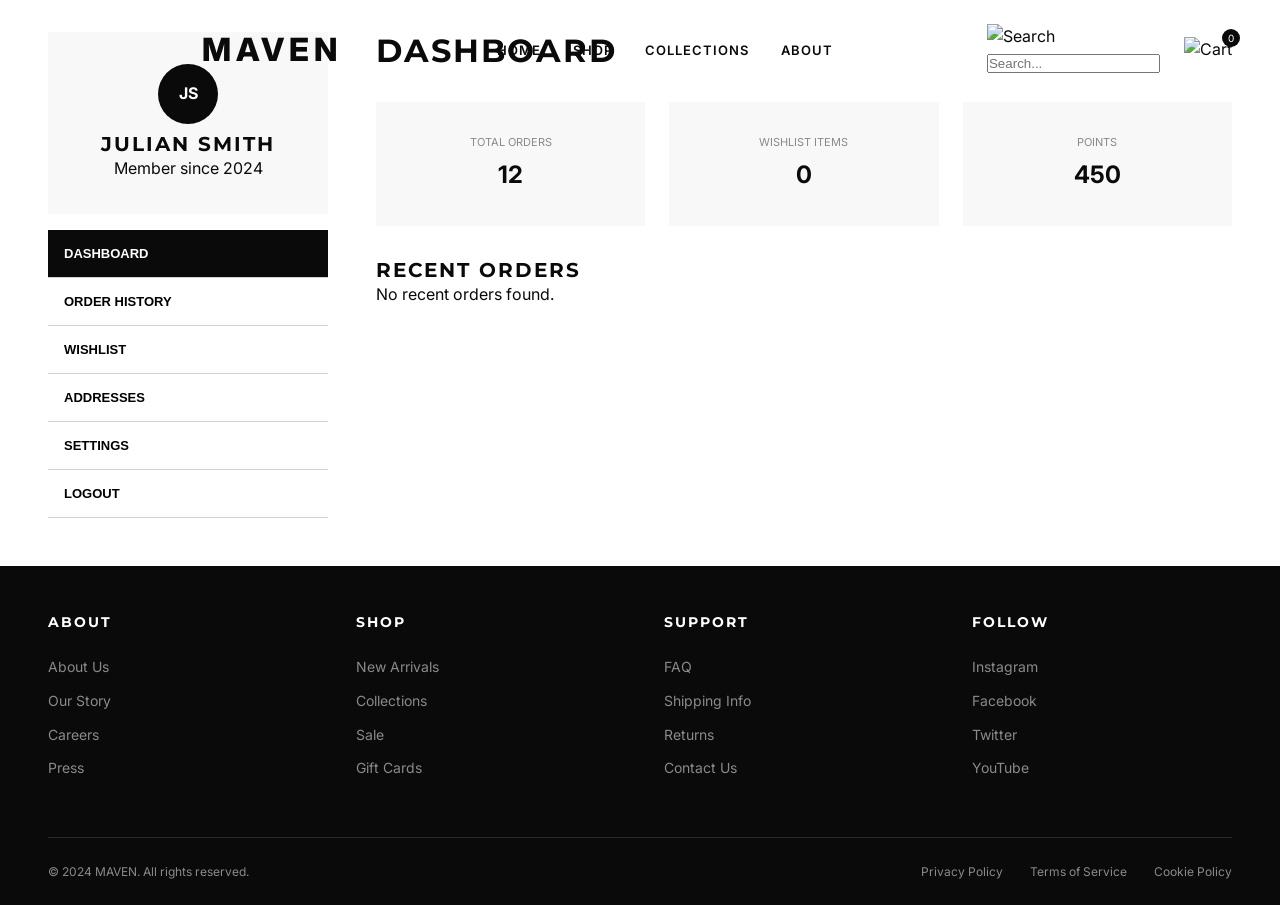
==== account.html @ eb1dbb1e "Enhance MAVEN-ecommerce with modern UI and mobile optimization - Rebuilt the design system with a hi" ====
<!DOCTYPE html>
<html lang="en">
<head>
    <meta charset="UTF-8">
    <meta name="viewport" content="width=device-width, initial-scale=1.0">
    <title>My Account | MAVEN</title>
    <link rel="stylesheet" href="style.css">
</head>
<body>
    <header class="header scrolled">
        <div class="container nav-container">
            <div class="mobile-menu-btn" id="mobileMenuBtn">
                <span></span>
                <span></span>
                <span></span>
            </div>
            <div class="logo">
                <a href="index.html">MAVEN</a>
            </div>
            <nav class="main-nav" id="mainNav">
                <ul>
                    <li><a href="index.html">HOME</a></li>
                    <li><a href="index.html#shop">SHOP</a></li>
                    <li><a href="index.html#categories">COLLECTIONS</a></li>
                    <li><a href="index.html#philosophy">ABOUT</a></li>
                </ul>
            </nav>
            <div class="header-icons">
                <div class="search-container">
                    <img src="https://img.icons8.com/material-outlined/20/000000/search--v1.png" alt="Search">
                    <input type="text" id="searchInput" placeholder="Search...">
                </div>
                <a href="cart.html" class="icon cart-icon">
                    <img src="https://img.icons8.com/material-outlined/24/000000/shopping-cart.png" alt="Cart">
                    <span class="cart-count">0</span>
                </a>
            </div>
        </div>
    </header>

    <section class="account-section">
        <div class="container">
            <div class="account-container">
                <aside class="account-sidebar">
                    <div class="user-brief">
                        <div class="avatar">JS</div>
                        <h4>JULIAN SMITH</h4>
                        <p>Member since 2024</p>
                    </div>
                    <nav class="account-nav">
                        <button class="acc-nav-btn active" data-section="dashboard">DASHBOARD</button>
                        <button class="acc-nav-btn" data-section="orders">ORDER HISTORY</button>
                        <button class="acc-nav-btn" data-section="wishlist">WISHLIST</button>
                        <button class="acc-nav-btn" data-section="addresses">ADDRESSES</button>
                        <button class="acc-nav-btn" data-section="settings">SETTINGS</button>
                        <button class="acc-nav-btn logout">LOGOUT</button>
                    </nav>
                </aside>

                <main class="account-main">
                    <div class="account-section-content active" id="dashboard">
                        <h3>DASHBOARD</h3>
                        <div class="dashboard-stats">
                            <div class="stat-card"><span>TOTAL ORDERS</span><strong>12</strong></div>
                            <div class="stat-card"><span>WISHLIST ITEMS</span><strong id="wishlistStat">0</strong></div>
                            <div class="stat-card"><span>POINTS</span><strong>450</strong></div>
                        </div>
                        <div class="recent-orders">
                            <h4>RECENT ORDERS</h4>
                            <p>No recent orders found.</p>
                        </div>
                    </div>
                    <div class="account-section-content" id="orders">
                        <h3>ORDER HISTORY</h3>
                        <p>No orders placed yet.</p>
                    </div>
                    <div class="account-section-content" id="wishlist">
                        <h3>MY WISHLIST</h3>
                        <div class="product-grid" id="wishlistGrid"></div>
                    </div>
                    <div class="account-section-content" id="addresses">
                        <h3>SAVED ADDRESSES</h3>
                        <button class="btn btn-outline">ADD NEW ADDRESS</button>
                    </div>
                    <div class="account-section-content" id="settings">
                        <h3>ACCOUNT SETTINGS</h3>
                        <form class="settings-form">
                            <div class="form-group"><label>Email Address</label><input type="email" value="julian.smith@example.com"></div>
                            <button type="submit" class="btn btn-primary">SAVE CHANGES</button>
                        </form>
                    </div>
                </main>
            </div>
        </div>
    </section>

    <footer class="footer">
        <div class="container">
            <div class="footer-container">
                <div class="footer-column">
                    <h4>ABOUT</h4>
                    <ul>
                        <li><a href="#">About Us</a></li>
                        <li><a href="#">Our Story</a></li>
                        <li><a href="#">Careers</a></li>
                        <li><a href="#">Press</a></li>
                    </ul>
                </div>
                <div class="footer-column">
                    <h4>SHOP</h4>
                    <ul>
                        <li><a href="index.html#shop">New Arrivals</a></li>
                        <li><a href="index.html#categories">Collections</a></li>
                        <li><a href="#">Sale</a></li>
                        <li><a href="#">Gift Cards</a></li>
                    </ul>
                </div>
                <div class="footer-column">
                    <h4>SUPPORT</h4>
                    <ul>
                        <li><a href="#">FAQ</a></li>
                        <li><a href="#">Shipping Info</a></li>
                        <li><a href="#">Returns</a></li>
                        <li><a href="#">Contact Us</a></li>
                    </ul>
                </div>
                <div class="footer-column">
                    <h4>FOLLOW</h4>
                    <ul>
                        <li><a href="#">Instagram</a></li>
                        <li><a href="#">Facebook</a></li>
                        <li><a href="#">Twitter</a></li>
                        <li><a href="#">YouTube</a></li>
                    </ul>
                </div>
            </div>
            <div class="footer-bottom">
                <p>&copy; 2024 MAVEN. All rights reserved.</p>
                <div class="footer-links">
                    <a href="#">Privacy Policy</a>
                    <a href="#">Terms of Service</a>
                    <a href="#">Cookie Policy</a>
                </div>
            </div>
        </div>
    </footer>

    <script src="script.js"></script>
    <script>
        document.addEventListener('DOMContentLoaded', () => {
            const navBtns = document.querySelectorAll('.acc-nav-btn');
            const sections = document.querySelectorAll('.account-section-content');
            navBtns.forEach(btn => {
                btn.addEventListener('click', () => {
                    const target = btn.getAttribute('data-section');
                    if (!target) return;
                    navBtns.forEach(b => b.classList.remove('active'));
                    sections.forEach(s => s.classList.remove('active'));
                    btn.classList.add('active');
                    document.getElementById(target).classList.add('active');
                });
            });
            renderWishlist();
        });

        function renderWishlist() {
            const grid = document.getElementById('wishlistGrid');
            const wishlist = JSON.parse(localStorage.getItem('maven_wishlist')) || [];
            document.getElementById('wishlistStat').textContent = wishlist.length;
            if (wishlist.length === 0) {
                grid.innerHTML = '<p>Your wishlist is empty.</p>';
                return;
            }
            grid.innerHTML = '';
            wishlist.forEach(productId => {
                const product = products.find(p => p.id === productId);
                if (product) {
                    const card = document.createElement('div');
                    card.className = 'product-card';
                    card.innerHTML = `
                        <div class="product-image-container">
                            <a href="product.html?id=${product.id}"><img src="${product.image}" alt="${product.name}"></a>
                        </div>
                        <div class="product-info">
                            <h4 class="product-name">${product.name}</h4>
                            <p class="product-price">$${product.price.toFixed(2)}</p>
                            <button class="btn btn-primary" onclick="moveToCart(${product.id})" style="width: 100%; padding: 10px; font-size: 12px; margin-top: 10px;">MOVE TO CART</button>
                            <button class="remove-btn" onclick="toggleWishlist(${product.id}); renderWishlist();" style="margin-top: 10px; display: block; width: 100%; text-align: center;">REMOVE</button>
                        </div>
                    `;
                    grid.appendChild(card);
                }
            });
        }

        function moveToCart(productId) {
            addToCart(productId);
            toggleWishlist(productId);
            renderWishlist();
        }
    </script>
</body>
</html>
---- style.css ----
@import url('https://fonts.googleapis.com/css2?family=Montserrat:wght@300;400;500;600;700;800&family=Playfair+Display:ital,wght@0,400;0,700;1,400&family=Inter:wght@300;400;500;600;700&display=swap');

:root {
    /* Color Palette */
    --primary-black: #0a0a0a;
    --secondary-black: #1a1a1a;
    --dark-gray: #2a2a2a;
    --medium-gray: #4a4a4a;
    --light-gray: #8a8a8a;
    --border-gray: #d0d0d0;
    --bg-light: #f8f8f8;
    --white: #ffffff;
    --accent-gold: #d4af37;
    --accent-red: #d32f2f;
    --success-green: #388e3c;

    /* Typography */
    --font-heading: 'Montserrat', 'Inter', sans-serif;
    --font-body: 'Inter', 'Segoe UI', Roboto, 'Helvetica Neue', sans-serif;
    --font-accent: 'Playfair+Display', serif;

    /* Spacing System (8px base) */
    --space-xs: 4px;
    --space-s: 8px;
    --space-m: 16px;
    --space-l: 24px;
    --space-xl: 32px;
    --space-xxl: 48px;

    /* Transitions */
    --transition-fast: 0.2s cubic-bezier(0.4, 0, 0.2, 1);
    --transition-base: 0.3s cubic-bezier(0.4, 0, 0.2, 1);

    /* Container */
    --container-width: 1400px;
}

/* Base Styles */
* {
    margin: 0;
    padding: 0;
    box-sizing: border-box;
}

html {
    scroll-behavior: smooth;
}

body {
    font-family: var(--font-body);
    font-size: 16px;
    line-height: 1.6;
    color: var(--primary-black);
    background-color: var(--white);
    overflow-x: hidden;
}

a {
    text-decoration: none;
    color: inherit;
    transition: var(--transition-base);
}

ul {
    list-style: none;
}

img {
    max-width: 100%;
    display: block;
}

h1, h2, h3, h4, h5, h6 {
    font-family: var(--font-heading);
    font-weight: 700;
    letter-spacing: 2px;
    text-transform: uppercase;
    line-height: 1.2;
}

h1 { font-size: 72px; }
h2 { font-size: 48px; }
h3 { font-size: 32px; }
h4 { font-size: 20px; }

.container {
    max-width: var(--container-width);
    margin: 0 auto;
    padding: 0 var(--space-xxl);
}

/* Components */
.btn {
    display: inline-flex;
    align-items: center;
    justify-content: center;
    padding: var(--space-m) var(--space-xxl);
    font-family: var(--font-heading);
    font-size: 14px;
    font-weight: 600;
    letter-spacing: 2px;
    text-transform: uppercase;
    cursor: pointer;
    border: 1px solid var(--primary-black);
    background: transparent;
    transition: var(--transition-base);
    position: relative;
    overflow: hidden;
    z-index: 1;
}

.btn-primary {
    background: var(--primary-black);
    color: var(--white);
}

.btn-primary::before {
    content: '';
    position: absolute;
    top: 0;
    left: -100%;
    width: 100%;
    height: 100%;
    background: var(--medium-gray);
    transition: var(--transition-base);
    z-index: -1;
}

.btn-primary:hover::before {
    left: 0;
}

.btn-outline {
    background: transparent;
    color: var(--primary-black);
}

.btn-outline:hover {
    background: var(--primary-black);
    color: var(--white);
}

.section-title {
    text-align: center;
    margin-bottom: var(--space-xxl);
}

.section-title h2 {
    font-size: 36px;
    margin-bottom: var(--space-m);
}

.section-title p {
    color: var(--light-gray);
    max-width: 600px;
    margin: 0 auto;
}

/* Header */
.header {
    position: fixed;
    top: 0;
    left: 0;
    width: 100%;
    z-index: 1000;
    background: transparent;
    padding: var(--space-l) 0;
    transition: var(--transition-base);
}

.header.scrolled {
    background: var(--white);
    padding: var(--space-m) 0;
    box-shadow: 0 2px 20px rgba(0,0,0,0.05);
}

.nav-container {
    display: flex;
    justify-content: space-between;
    align-items: center;
}

.logo a {
    font-size: 32px;
    font-weight: 800;
    letter-spacing: 5px;
}

.main-nav ul {
    display: flex;
    gap: var(--space-xl);
}

.main-nav ul li a {
    font-size: 13px;
    font-weight: 600;
    letter-spacing: 1px;
    color: inherit;
}

.header-icons {
    display: flex;
    align-items: center;
    gap: var(--space-l);
}

.icon {
    position: relative;
    display: flex;
    align-items: center;
}

.cart-count {
    position: absolute;
    top: -8px;
    right: -8px;
    background: var(--primary-black);
    color: var(--white);
    font-size: 10px;
    width: 18px;
    height: 18px;
    border-radius: 50%;
    display: flex;
    align-items: center;
    justify-content: center;
}

/* Hero Section */
.hero {
    height: 100vh;
    position: relative;
    display: flex;
    align-items: center;
    overflow: hidden;
}

.hero-image {
    position: absolute;
    top: 0;
    left: 0;
    width: 100%;
    height: 100%;
    background-size: cover;
    background-position: center;
    transform: scale(1.05);
    transition: transform 10s ease;
}

.hero:hover .hero-image {
    transform: scale(1);
}

.hero-overlay {
    position: absolute;
    top: 0;
    left: 0;
    width: 100%;
    height: 100%;
    background: rgba(0, 0, 0, 0.4);
}

.hero-content {
    position: relative;
    z-index: 10;
    color: var(--white);
    width: 100%;
}

.hero-content .est {
    display: block;
    font-size: 14px;
    margin-bottom: var(--space-l);
    letter-spacing: 4px;
}

.hero-content h1 {
    font-size: 100px;
    margin-bottom: var(--space-m);
}

.hero-content .subheadline {
    font-size: 18px;
    letter-spacing: 3px;
    margin-bottom: var(--space-xxl);
    font-weight: 300;
    max-width: 600px;
}

/* Featured Collection */
.featured-grid {
    display: grid;
    grid-template-columns: repeat(3, 1fr);
    gap: var(--space-xl);
    margin-top: var(--space-xxl);
}

/* Categories Section */
.categories-grid {
    display: grid;
    grid-template-columns: repeat(3, 1fr);
    gap: var(--space-xl);
}

.category-card {
    position: relative;
    overflow: hidden;
    cursor: pointer;
}

.category-image {
    aspect-ratio: 3/4;
    overflow: hidden;
    margin-bottom: var(--space-m);
}

.category-image img {
    width: 100%;
    height: 100%;
    object-fit: cover;
    transition: var(--transition-base);
}

.category-card:hover .category-image img {
    transform: scale(1.05);
}

.category-info h3 {
    font-size: 20px;
    margin-bottom: var(--space-xs);
}

.category-info p {
    color: var(--light-gray);
    font-size: 14px;
    margin-bottom: var(--space-m);
}

.explore-link {
    font-size: 12px;
    font-weight: 700;
    letter-spacing: 2px;
    opacity: 0.6;
}

.category-card:hover .explore-link {
    opacity: 1;
    color: var(--accent-gold);
}

/* Shop Section Layout */
.showcase-container {
    display: flex;
    gap: var(--space-xxl);
    margin-top: var(--space-xxl);
}

.filters-sidebar {
    flex: 0 0 250px;
}

.filter-group {
    margin-bottom: var(--space-xl);
}

.filter-group h4 {
    font-size: 14px;
    margin-bottom: var(--space-m);
    border-bottom: 1px solid var(--border-gray);
    padding-bottom: var(--space-s);
}

.filter-options label {
    display: block;
    margin-bottom: var(--space-s);
    font-size: 14px;
    cursor: pointer;
}

.product-main {
    flex: 1;
}

.sort-options {
    display: flex;
    justify-content: flex-end;
    align-items: center;
    margin-bottom: var(--space-l);
    gap: var(--space-m);
}

.sort-options select {
    padding: var(--space-s) var(--space-m);
    border: 1px solid var(--border-gray);
    font-family: var(--font-body);
}

.product-grid {
    display: grid;
    grid-template-columns: repeat(3, 1fr);
    gap: var(--space-xl);
}

/* Philosophy Section */
.philosophy-section {
    position: relative;
    height: 600px;
    background: linear-gradient(rgba(0,0,0,0.5), rgba(0,0,0,0.5)),
                url('https://images.unsplash.com/photo-1441984904996-e0b6ba687e04?q=80&w=2070&auto=format&fit=crop');
    background-size: cover;
    background-position: center;
    background-attachment: fixed;
    display: flex;
    align-items: center;
    justify-content: center;
    text-align: center;
    color: var(--white);
    margin: var(--space-xxl) 0;
}

.philosophy-content h2 {
    font-size: 72px;
    margin-bottom: var(--space-l);
    letter-spacing: 10px;
}

.philosophy-content p {
    font-size: 18px;
    max-width: 800px;
    margin: 0 auto var(--space-xl);
    font-weight: 300;
}

/* Testimonials */
.testimonials {
    padding: var(--space-xxl) 0;
    background: var(--bg-light);
}

.testimonials-grid {
    display: grid;
    grid-template-columns: repeat(3, 1fr);
    gap: var(--space-xl);
}

.testimonial-card {
    background: var(--white);
    padding: var(--space-xxl);
    text-align: center;
    box-shadow: 0 10px 30px rgba(0,0,0,0.03);
}

.testimonial-image {
    width: 80px;
    height: 80px;
    border-radius: 50%;
    overflow: hidden;
    margin: 0 auto var(--space-l);
}

.testimonial-image img {
    width: 100%;
    height: 100%;
    object-fit: cover;
}

.testimonial-text {
    font-family: var(--font-accent);
    font-style: italic;
    font-size: 18px;
    margin-bottom: var(--space-l);
}

.testimonial-author {
    font-weight: 700;
    font-size: 14px;
    letter-spacing: 1px;
}

.testimonial-role {
    font-size: 12px;
    color: var(--light-gray);
}

/* Newsletter */
.newsletter-section {
    padding: var(--space-xxl) 0;
    text-align: center;
}

.newsletter-container {
    max-width: 600px;
    margin: 0 auto;
}

.newsletter-form {
    display: flex;
    gap: var(--space-s);
    margin: var(--space-l) 0;
}

.newsletter-form input {
    flex: 1;
    padding: var(--space-m) var(--space-l);
    border: 1px solid var(--border-gray);
    font-family: var(--font-body);
}

/* Footer */
.footer {
    background: var(--primary-black);
    color: var(--white);
    padding: var(--space-xxl) 0 var(--space-l);
}

.footer-container {
    display: grid;
    grid-template-columns: repeat(4, 1fr);
    gap: var(--space-xxl);
    margin-bottom: var(--space-xxl);
}

.footer-column h4 {
    margin-bottom: var(--space-l);
    font-size: 14px;
}

.footer-column ul li {
    margin-bottom: var(--space-s);
}

.footer-column ul li a {
    color: var(--light-gray);
    font-size: 14px;
}

.footer-column ul li a:hover {
    color: var(--white);
}

.footer-bottom {
    border-top: 1px solid var(--dark-gray);
    padding-top: var(--space-l);
    display: flex;
    justify-content: space-between;
    font-size: 12px;
    color: var(--light-gray);
}

.footer-links a {
    margin-left: var(--space-l);
}

/* Breadcrumb */
.breadcrumb {
    padding: 120px 0 var(--space-m);
    background: var(--white);
}

.breadcrumb p {
    font-size: 12px;
    color: var(--light-gray);
    text-transform: uppercase;
    letter-spacing: 1px;
}

/* Product Detail */
.product-detail {
    padding: var(--space-xl) 0 var(--space-xxl);
}

.product-detail-grid {
    display: grid;
    grid-template-columns: 1.2fr 0.8fr;
    gap: var(--space-xxl);
}

.main-image-container {
    position: relative;
    aspect-ratio: 4/5;
    background: var(--bg-light);
    overflow: hidden;
    margin-bottom: var(--space-m);
}

.main-image-container img {
    width: 100%;
    height: 100%;
    object-fit: cover;
}

.zoom-icon {
    position: absolute;
    bottom: var(--space-m);
    right: var(--space-m);
    background: var(--white);
    padding: var(--space-s) var(--space-m);
    font-size: 10px;
    font-weight: 700;
    cursor: pointer;
    letter-spacing: 1px;
}

.thumbnail-strip {
    display: flex;
    gap: var(--space-m);
}

.thumbnail {
    width: 80px;
    aspect-ratio: 1;
    object-fit: cover;
    cursor: pointer;
    opacity: 0.6;
    transition: var(--transition-base);
}

.thumbnail.active, .thumbnail:hover {
    opacity: 1;
    border: 1px solid var(--primary-black);
}

.product-brand {
    font-size: 12px;
    color: var(--light-gray);
    letter-spacing: 2px;
    margin-bottom: var(--space-s);
}

.product-title {
    font-size: 32px;
    margin-bottom: var(--space-m);
}

.price-section {
    display: flex;
    align-items: center;
    gap: var(--space-m);
    margin-bottom: var(--space-m);
}

.current-price {
    font-size: 24px;
    font-weight: 700;
}

.discount-badge {
    background: var(--accent-red);
    color: var(--white);
    padding: var(--space-xs) var(--space-s);
    font-size: 12px;
    font-weight: 700;
}

.rating-section {
    display: flex;
    align-items: center;
    gap: var(--space-s);
    margin-bottom: var(--space-m);
}

.stars {
    color: var(--accent-gold);
}

.review-count {
    font-size: 13px;
    color: var(--light-gray);
}

.stock-status {
    font-size: 13px;
    font-weight: 700;
    margin-bottom: var(--space-m);
}

.in-stock { color: var(--success-green); }
.out-of-stock { color: var(--accent-red); }

.product-description {
    font-size: 15px;
    color: var(--medium-gray);
    margin-bottom: var(--space-l);
}

.features-list {
    margin-bottom: var(--space-xl);
}

.features-list li {
    font-size: 14px;
    margin-bottom: var(--space-xs);
    position: relative;
    padding-left: var(--space-l);
}

.features-list li::before {
    content: '•';
    position: absolute;
    left: 0;
    color: var(--primary-black);
}

/* Purchase Options */
.option-group {
    margin-bottom: var(--space-l);
}

.option-group label {
    display: block;
    font-size: 12px;
    font-weight: 700;
    margin-bottom: var(--space-s);
    letter-spacing: 1px;
}

.size-selector {
    display: flex;
    gap: var(--space-s);
}

.size-btn {
    width: 40px;
    height: 40px;
    border: 1px solid var(--border-gray);
    background: transparent;
    font-size: 12px;
    cursor: pointer;
}

.size-btn.active {
    background: var(--primary-black);
    color: var(--white);
    border-color: var(--primary-black);
}

.color-selector {
    display: flex;
    gap: var(--space-m);
}

.color-btn {
    width: 30px;
    height: 30px;
    border-radius: 50%;
    border: 1px solid var(--border-gray);
    cursor: pointer;
    position: relative;
}

.color-btn.active::after {
    content: '';
    position: absolute;
    top: -4px;
    left: -4px;
    right: -4px;
    bottom: -4px;
    border: 1px solid var(--primary-black);
    border-radius: 50%;
}

.quantity-selector {
    display: flex;
    border: 1px solid var(--border-gray);
    width: fit-content;
}

.qty-btn {
    width: 40px;
    height: 40px;
    border: none;
    background: transparent;
    cursor: pointer;
}

.quantity-selector input {
    width: 40px;
    text-align: center;
    border: none;
    border-left: 1px solid var(--border-gray);
    border-right: 1px solid var(--border-gray);
}

.action-buttons {
    display: flex;
    gap: var(--space-m);
    margin-top: var(--space-xl);
}

.add-to-cart-large { flex: 1; }

.wishlist-btn {
    width: 50px;
    border: 1px solid var(--border-gray);
    background: transparent;
    font-size: 20px;
    cursor: pointer;
}

/* Lightbox */
.lightbox {
    display: none;
    position: fixed;
    top: 0;
    left: 0;
    width: 100%;
    height: 100%;
    background: rgba(0,0,0,0.9);
    z-index: 2000;
    justify-content: center;
    align-items: center;
}

.lightbox-content {
    max-width: 90%;
    max-height: 90%;
}

.close-lightbox {
    position: absolute;
    top: 20px;
    right: 30px;
    color: var(--white);
    font-size: 40px;
    cursor: pointer;
}

/* Info Tabs */
.additional-info {
    margin-top: var(--space-xxl);
    border-top: 1px solid var(--border-gray);
}

.info-tabs {
    display: flex;
    justify-content: center;
    gap: var(--space-xxl);
    padding: var(--space-xl) 0;
}

.tab-btn {
    border: none;
    background: transparent;
    font-family: var(--font-heading);
    font-size: 14px;
    font-weight: 700;
    letter-spacing: 2px;
    cursor: pointer;
    color: var(--light-gray);
    position: relative;
    padding-bottom: var(--space-xs);
}

.tab-btn.active {
    color: var(--primary-black);
}

.tab-btn.active::after {
    content: '';
    position: absolute;
    bottom: 0;
    left: 0;
    width: 100%;
    height: 2px;
    background: var(--primary-black);
}

.tab-content {
    display: none;
    padding: var(--space-xl) 0;
    max-width: 800px;
    margin: 0 auto;
}

.tab-content.active {
    display: block;
}

.specs-table {
    width: 100%;
    border-collapse: collapse;
}

.specs-table td {
    padding: var(--space-m) 0;
    border-bottom: 1px solid var(--border-gray);
}

.specs-table td:first-child {
    font-weight: 700;
    width: 30%;
}

/* Reviews */
.reviews-section {
    margin-top: var(--space-xxl);
    padding-top: var(--space-xxl);
    border-top: 1px solid var(--border-gray);
}

.review-item {
    padding: var(--space-xl) 0;
    border-bottom: 1px solid var(--bg-light);
}

.review-header {
    display: flex;
    justify-content: space-between;
    margin-bottom: var(--space-s);
}

.review-date {
    font-size: 12px;
    color: var(--light-gray);
}

.review-title {
    font-size: 18px;
    margin-bottom: var(--space-s);
}

.review-text {
    font-size: 14px;
    color: var(--medium-gray);
    margin-bottom: var(--space-m);
}

.review-author {
    font-size: 12px;
    font-weight: 700;
}

/* Related Products */
.related-products {
    margin-top: var(--space-xxl);
    padding-top: var(--space-xxl);
}

/* Cart Page */
.cart-section {
    padding: var(--space-xl) 0 var(--space-xxl);
}

.cart-container {
    display: flex;
    gap: var(--space-xxl);
}

.cart-items {
    flex: 0 0 70%;
}

.order-summary {
    flex: 0 0 calc(30% - var(--space-xxl));
    background: var(--bg-light);
    padding: var(--space-xxl);
    height: fit-content;
}

.cart-item {
    display: flex;
    gap: var(--space-l);
    padding: var(--space-l) 0;
    border-bottom: 1px solid var(--border-gray);
}

.cart-item-image {
    width: 150px;
    aspect-ratio: 3/4;
    overflow: hidden;
}

.cart-item-image img {
    width: 100%;
    height: 100%;
    object-fit: cover;
}

.cart-item-info {
    flex: 1;
}

.cart-item-info h4 {
    margin-bottom: var(--space-xs);
}

.cart-item-price {
    font-weight: 700;
    margin: var(--space-s) 0;
}

.cart-item-actions {
    display: flex;
    align-items: center;
    gap: var(--space-xl);
    margin-top: var(--space-m);
}

.remove-btn {
    border: none;
    background: transparent;
    font-size: 12px;
    font-weight: 700;
    color: var(--light-gray);
    cursor: pointer;
    text-decoration: underline;
}

.remove-btn:hover {
    color: var(--accent-red);
}

.order-summary h3 {
    font-size: 18px;
    margin-bottom: var(--space-l);
    border-bottom: 1px solid var(--border-gray);
    padding-bottom: var(--space-s);
}

.summary-row {
    display: flex;
    justify-content: space-between;
    margin-bottom: var(--space-m);
    font-size: 14px;
}

.summary-row.total {
    margin-top: var(--space-l);
    padding-top: var(--space-l);
    border-top: 2px solid var(--primary-black);
    font-weight: 800;
    font-size: 18px;
}

.continue-shopping {
    display: block;
    text-align: center;
    margin-top: var(--space-m);
    font-size: 12px;
    font-weight: 700;
    text-decoration: underline;
}

.empty-cart {
    text-align: center;
    padding: var(--space-xxl) 0;
}

.empty-cart p {
    margin-bottom: var(--space-l);
    color: var(--light-gray);
}

/* Checkout Page */
.checkout-step-indicator {
    display: flex;
    gap: var(--space-m);
}

.checkout-step-indicator .step {
    width: 30px;
    height: 30px;
    border-radius: 50%;
    border: 1px solid var(--border-gray);
    display: flex;
    align-items: center;
    justify-content: center;
    font-size: 12px;
    color: var(--light-gray);
}

.checkout-step-indicator .step.active {
    background: var(--primary-black);
    color: var(--white);
    border-color: var(--primary-black);
}

.checkout-section {
    padding: var(--space-xl) 0 var(--space-xxl);
}

.checkout-container {
    display: flex;
    gap: var(--space-xxl);
}

.checkout-main {
    flex: 0 0 65%;
}

.checkout-step {
    display: none;
}

.checkout-step.active {
    display: block;
}

.checkout-step h3 {
    margin-bottom: var(--space-xl);
    border-bottom: 1px solid var(--border-gray);
    padding-bottom: var(--space-s);
}

.form-grid {
    display: grid;
    grid-template-columns: 1fr 1fr;
    gap: var(--space-l);
}

.form-group.full {
    grid-column: span 2;
}

.form-group label {
    display: block;
    font-size: 12px;
    font-weight: 700;
    margin-bottom: var(--space-xs);
}

.form-group input {
    width: 100%;
    padding: var(--space-m);
    border: 1px solid var(--border-gray);
    font-family: var(--font-body);
}

.shipping-options {
    display: flex;
    flex-direction: column;
    gap: var(--space-m);
}

.shipping-option {
    display: flex;
    align-items: center;
    gap: var(--space-m);
    padding: var(--space-l);
    border: 1px solid var(--border-gray);
    cursor: pointer;
}

.option-details {
    display: flex;
    justify-content: space-between;
    flex: 1;
}

.step-actions {
    display: flex;
    justify-content: space-between;
    margin-top: var(--space-xxl);
}

.order-summary-side {
    flex: 1;
    background: var(--bg-light);
    padding: var(--space-xl);
    height: fit-content;
}

.summary-item {
    display: flex;
    justify-content: space-between;
    font-size: 13px;
    margin-bottom: var(--space-s);
}

/* Account Page */
.account-section {
    padding: var(--space-xl) 0 var(--space-xxl);
}

.account-container {
    display: flex;
    gap: var(--space-xxl);
}

.account-sidebar {
    flex: 0 0 280px;
}

.user-brief {
    text-align: center;
    padding: var(--space-xl);
    background: var(--bg-light);
    margin-bottom: var(--space-m);
}

.avatar {
    width: 60px;
    height: 60px;
    background: var(--primary-black);
    color: var(--white);
    border-radius: 50%;
    display: flex;
    align-items: center;
    justify-content: center;
    margin: 0 auto var(--space-s);
    font-weight: 700;
}

.account-nav {
    display: flex;
    flex-direction: column;
}

.acc-nav-btn {
    padding: var(--space-m);
    text-align: left;
    background: transparent;
    border: none;
    border-bottom: 1px solid var(--border-gray);
    cursor: pointer;
    font-weight: 600;
    font-size: 13px;
    transition: var(--transition-base);
}

.acc-nav-btn.active, .acc-nav-btn:hover {
    background: var(--primary-black);
    color: var(--white);
}

.account-main {
    flex: 1;
}

.account-section-content {
    display: none;
}

.account-section-content.active {
    display: block;
}

.dashboard-stats {
    display: grid;
    grid-template-columns: repeat(3, 1fr);
    gap: var(--space-l);
    margin: var(--space-xl) 0;
}

.stat-card {
    background: var(--bg-light);
    padding: var(--space-xl);
    text-align: center;
}

.stat-card span {
    display: block;
    font-size: 11px;
    color: var(--light-gray);
    margin-bottom: var(--space-xs);
}

.stat-card strong {
    font-size: 24px;
}

/* Product Cards */
.product-card {
    background: var(--white);
    transition: var(--transition-base);
    position: relative;
}

.product-image-container {
    position: relative;
    aspect-ratio: 3/4;
    overflow: hidden;
    background: var(--bg-light);
    margin-bottom: var(--space-m);
}

.product-image-container img {
    width: 100%;
    height: 100%;
    object-fit: cover;
    transition: var(--transition-base);
}

.product-card:hover .product-image-container img {
    transform: scale(1.05);
}

.product-badge {
    position: absolute;
    top: var(--space-m);
    right: var(--space-m);
    background: var(--primary-black);
    color: var(--white);
    padding: var(--space-xs) var(--space-m);
    font-size: 10px;
    font-weight: 700;
    z-index: 2;
}

.product-info {
    text-align: left;
}

.product-name {
    font-size: 14px;
    margin-bottom: var(--space-xs);
    font-weight: 600;
}

.product-category {
    font-size: 12px;
    color: var(--light-gray);
    margin-bottom: var(--space-s);
    text-transform: uppercase;
}

.product-price {
    font-weight: 700;
    font-size: 16px;
    display: flex;
    gap: var(--space-s);
    align-items: center;
}

.original-price {
    text-decoration: line-through;
    color: var(--light-gray);
    font-size: 13px;
    font-weight: 400;
}

/* Responsive Breakpoints */
@media (max-width: 1024px) {
    h1 { font-size: 56px; }
    h2 { font-size: 40px; }
    .hero-content h1 { font-size: 70px; }
    .container { padding: 0 var(--space-xl); }
    .product-grid { grid-template-columns: repeat(2, 1fr); }
    .product-detail-grid { grid-template-columns: 1fr; }
    .checkout-container { flex-direction: column; }
    .account-container { flex-direction: column; }
}

@media (max-width: 640px) {
    h1 { font-size: 40px; }
    h2 { font-size: 32px; }
    .hero-content h1 { font-size: 48px; }
    .container { padding: 0 var(--space-l); }
    .product-grid { grid-template-columns: 1fr; }
    .featured-grid { grid-template-columns: 1fr; }
    .categories-grid { grid-template-columns: 1fr; }
    .testimonials-grid { grid-template-columns: 1fr; }
    .footer-container { grid-template-columns: 1fr; }
    .form-grid { grid-template-columns: 1fr; }
    .form-group.full { grid-column: span 1; }
    .showcase-container { flex-direction: column; }
    .filters-sidebar { display: none; }
    .cart-container { flex-direction: column; }
    .cart-item { flex-direction: column; }
    .cart-item-image { width: 100%; }
    .main-nav { display: none; }
}

/* Toast Notifications */
.toast {
    position: fixed;
    bottom: var(--space-xl);
    right: var(--space-xl);
    background: var(--primary-black);
    color: var(--white);
    padding: var(--space-m) var(--space-xl);
    font-size: 14px;
    font-weight: 600;
    letter-spacing: 1px;
    z-index: 2000;
    box-shadow: 0 10px 30px rgba(0,0,0,0.2);
}

.toast.fade-out {
    opacity: 0;
    transform: translateY(20px);
    transition: var(--transition-base);
}

/* Animations */
@keyframes fadeIn {
    from { opacity: 0; transform: translateY(20px); }
    to { opacity: 1; transform: translateY(0); }
}

.fade-in {
    animation: fadeIn 0.8s ease forwards;
}
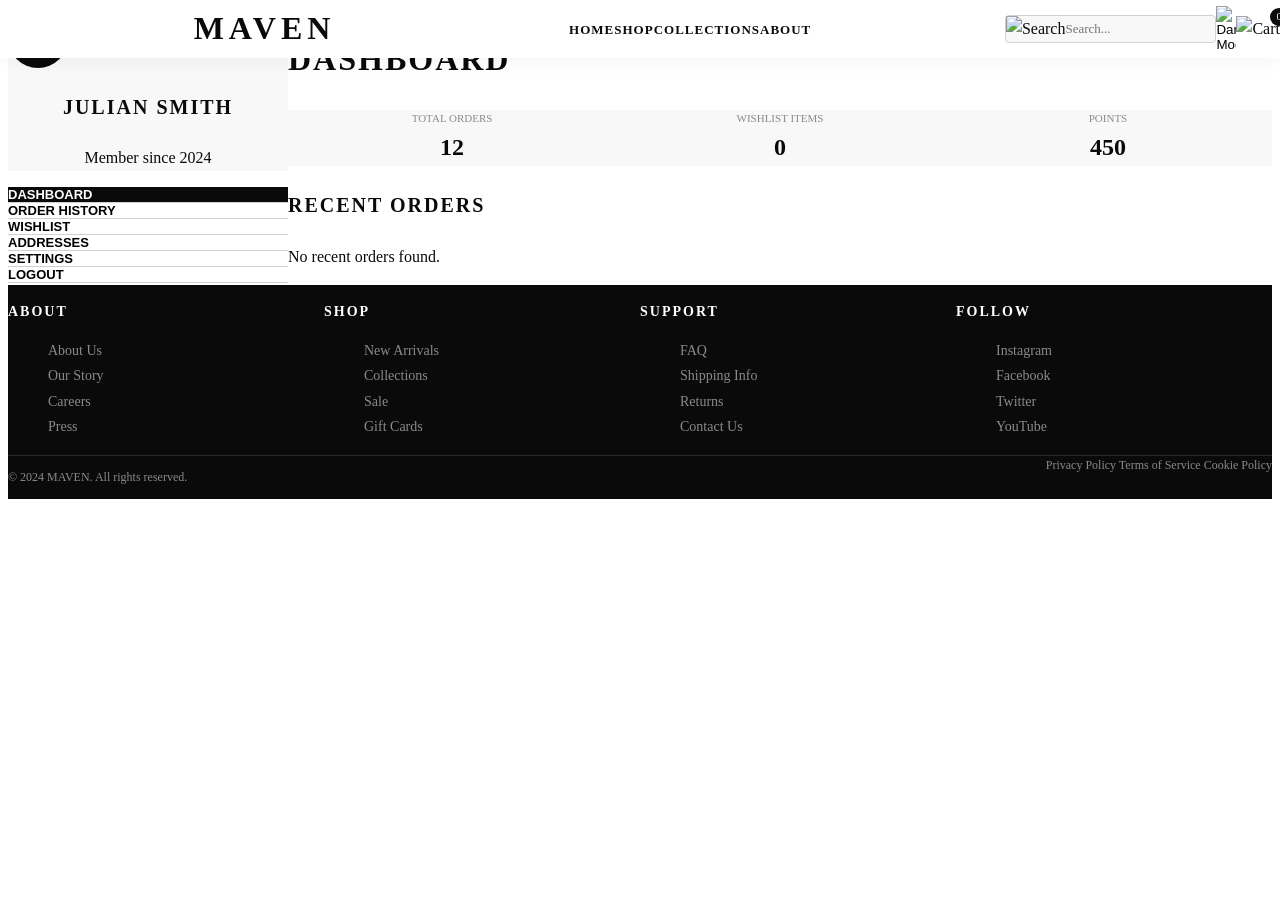
==== commit 36b74b16: "Complete modernization and optimization of MAVEN-ecommerce - Implemented full shopping funnel: Home," ====
--- a/account.html
+++ b/account.html
@@ -30,6 +30,9 @@
                     <img src="https://img.icons8.com/material-outlined/20/000000/search--v1.png" alt="Search">
                     <input type="text" id="searchInput" placeholder="Search...">
                 </div>
+                <button class="theme-toggle" id="themeToggle" aria-label="Toggle Dark Mode">
+                    <img src="https://img.icons8.com/material-outlined/24/000000/moon-symbol.png" alt="Dark Mode">
+                </button>
                 <a href="cart.html" class="icon cart-icon">
                     <img src="https://img.icons8.com/material-outlined/24/000000/shopping-cart.png" alt="Cart">
                     <span class="cart-count">0</span>
@@ -183,7 +186,7 @@
                         </div>
                         <div class="product-info">
                             <h4 class="product-name">${product.name}</h4>
-                            <p class="product-price">$${product.price.toFixed(2)}</p>
+                            <p class="product-price">₹${product.price.toLocaleString('en-IN')}</p>
                             <button class="btn btn-primary" onclick="moveToCart(${product.id})" style="width: 100%; padding: 10px; font-size: 12px; margin-top: 10px;">MOVE TO CART</button>
                             <button class="remove-btn" onclick="toggleWishlist(${product.id}); renderWishlist();" style="margin-top: 10px; display: block; width: 100%; text-align: center;">REMOVE</button>
                         </div>
--- a/style.css
+++ b/style.css
@@ -13,6 +13,18 @@
     --accent-gold: #d4af37;
     --accent-red: #d32f2f;
     --success-green: #388e3c;
+}
+
+[data-theme="dark"] {
+    --primary-black: #f8f8f8;
+    --secondary-black: #ffffff;
+    --dark-gray: #d0d0d0;
+    --medium-gray: #8a8a8a;
+    --light-gray: #4a4a4a;
+    --border-gray: #2a2a2a;
+    --bg-light: #1a1a1a;
+    --white: #0a0a0a;
+}
 
     /* Typography */
     --font-heading: 'Montserrat', 'Inter', sans-serif;
@@ -204,6 +216,26 @@
     gap: var(--space-l);
 }
 
+.search-container {
+    display: flex;
+    align-items: center;
+    background: var(--bg-light);
+    padding: var(--space-xs) var(--space-s);
+    border-radius: 4px;
+    border: 1px solid var(--border-gray);
+}
+
+.search-container input {
+    border: none;
+    background: transparent;
+    padding: var(--space-xs);
+    font-size: 13px;
+    width: 150px;
+    outline: none;
+    font-family: var(--font-body);
+    color: inherit;
+}
+
 .icon {
     position: relative;
     display: flex;
@@ -320,6 +352,27 @@
     transition: var(--transition-base);
 }
 
+.quick-view-overlay {
+    position: absolute;
+    bottom: 0;
+    left: 0;
+    width: 100%;
+    background: rgba(10,10,10,0.8);
+    color: var(--white);
+    padding: var(--space-s);
+    text-align: center;
+    font-size: 11px;
+    font-weight: 700;
+    letter-spacing: 1px;
+    transform: translateY(100%);
+    transition: var(--transition-base);
+    cursor: pointer;
+}
+
+.product-card:hover .quick-view-overlay {
+    transform: translateY(0);
+}
+
 .category-card:hover .category-image img {
     transform: scale(1.05);
 }
@@ -793,6 +846,38 @@
     border: 1px solid var(--border-gray);
     background: transparent;
     font-size: 20px;
+    cursor: pointer;
+}
+
+/* Modals (Quick View) */
+.modal {
+    display: none;
+    position: fixed;
+    top: 0;
+    left: 0;
+    width: 100%;
+    height: 100%;
+    background: rgba(0,0,0,0.8);
+    z-index: 2000;
+    justify-content: center;
+    align-items: center;
+}
+
+.modal-content {
+    background: var(--white);
+    padding: var(--space-xxl);
+    max-width: 900px;
+    width: 90%;
+    position: relative;
+    max-height: 90vh;
+    overflow-y: auto;
+}
+
+.close-modal {
+    position: absolute;
+    top: var(--space-m);
+    right: var(--space-m);
+    font-size: 24px;
     cursor: pointer;
 }
 
@@ -1092,7 +1177,7 @@
 }
 
 .checkout-step.active {
-    display: block;
+    display: block !important;
 }
 
 .checkout-step h3 {
@@ -1338,6 +1423,66 @@
     .product-detail-grid { grid-template-columns: 1fr; }
     .checkout-container { flex-direction: column; }
     .account-container { flex-direction: column; }
+
+    .mobile-menu-btn {
+        display: flex;
+        flex-direction: column;
+        gap: 4px;
+        cursor: pointer;
+    }
+
+    .mobile-menu-btn span {
+        display: block;
+        width: 20px;
+        height: 2px;
+        background: var(--primary-black);
+        transition: var(--transition-base);
+    }
+
+    .mobile-menu-btn.active span:nth-child(1) { transform: translateY(6px) rotate(45deg); }
+    .mobile-menu-btn.active span:nth-child(2) { opacity: 0; }
+    .mobile-menu-btn.active span:nth-child(3) { transform: translateY(-6px) rotate(-45deg); }
+
+    .main-nav {
+        display: none;
+        position: absolute;
+        top: 100%;
+        left: 0;
+        width: 100%;
+        background: var(--white);
+        padding: var(--space-xl);
+        box-shadow: 0 10px 30px rgba(0,0,0,0.1);
+        z-index: 100;
+    }
+    .main-nav.active { display: block; }
+    .main-nav ul { flex-direction: column; gap: var(--space-m); }
+    .search-container { display: none; }
+}
+
+.theme-toggle {
+    background: transparent;
+    border: none;
+    cursor: pointer;
+    display: flex;
+    align-items: center;
+    padding: var(--space-xs);
+}
+
+.theme-toggle img {
+    width: 20px;
+    filter: var(--icon-filter);
+}
+
+[data-theme="dark"] .theme-toggle img {
+    filter: invert(1);
+}
+
+[data-theme="dark"] .header-icons img {
+    filter: invert(1);
+}
+
+[data-theme="dark"] .search-container img {
+    filter: invert(1);
 }
 
 @media (max-width: 640px) {
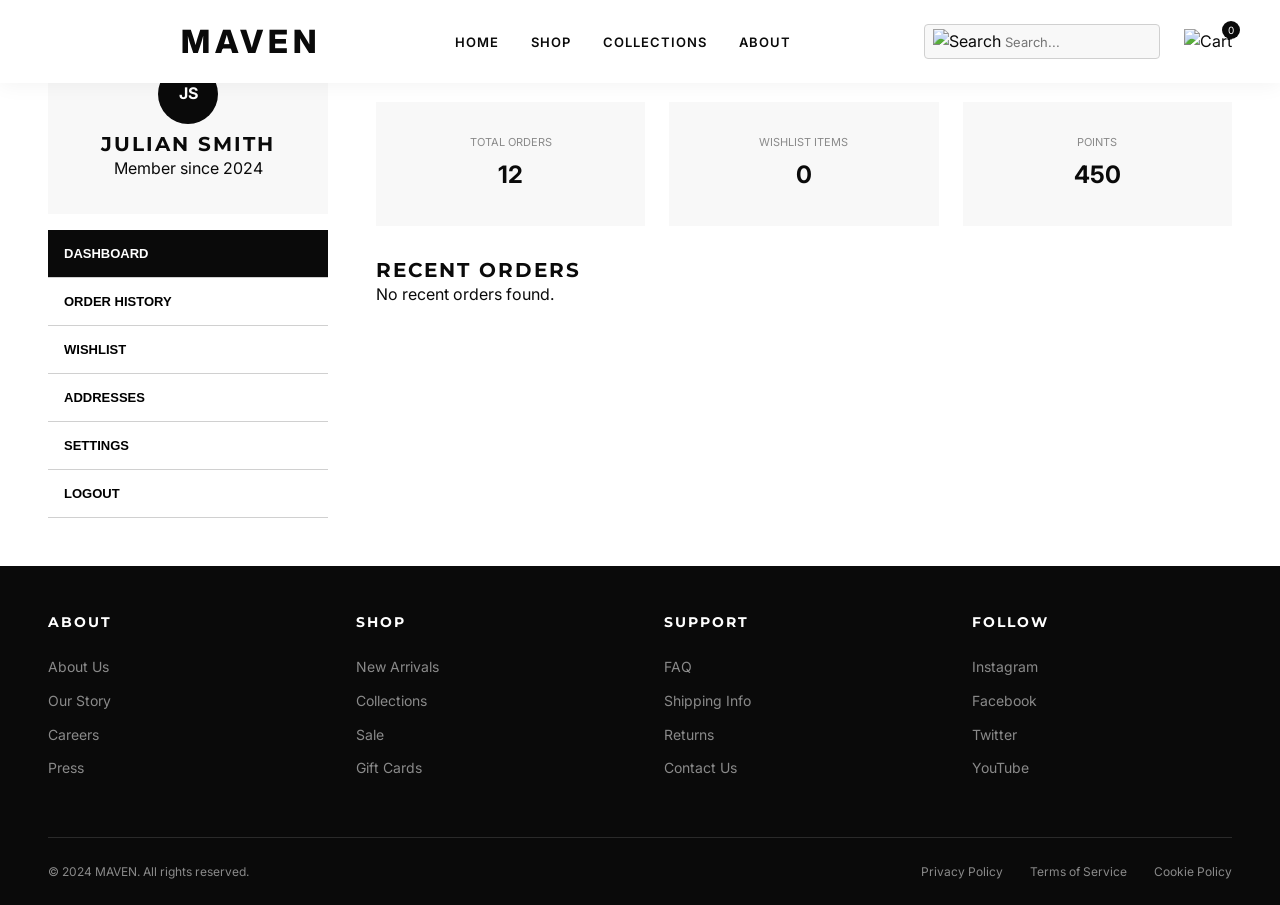
==== commit 42a7963e: "Update website" ====
--- a/account.html
+++ b/account.html
@@ -30,9 +30,6 @@
                     <img src="https://img.icons8.com/material-outlined/20/000000/search--v1.png" alt="Search">
                     <input type="text" id="searchInput" placeholder="Search...">
                 </div>
-                <button class="theme-toggle" id="themeToggle" aria-label="Toggle Dark Mode">
-                    <img src="https://img.icons8.com/material-outlined/24/000000/moon-symbol.png" alt="Dark Mode">
-                </button>
                 <a href="cart.html" class="icon cart-icon">
                     <img src="https://img.icons8.com/material-outlined/24/000000/shopping-cart.png" alt="Cart">
                     <span class="cart-count">0</span>
@@ -186,7 +183,7 @@
                         </div>
                         <div class="product-info">
                             <h4 class="product-name">${product.name}</h4>
-                            <p class="product-price">₹${product.price.toLocaleString('en-IN')}</p>
+                            <p class="product-price">$${product.price.toFixed(2)}</p>
                             <button class="btn btn-primary" onclick="moveToCart(${product.id})" style="width: 100%; padding: 10px; font-size: 12px; margin-top: 10px;">MOVE TO CART</button>
                             <button class="remove-btn" onclick="toggleWishlist(${product.id}); renderWishlist();" style="margin-top: 10px; display: block; width: 100%; text-align: center;">REMOVE</button>
                         </div>
--- a/style.css
+++ b/style.css
@@ -13,18 +13,6 @@
     --accent-gold: #d4af37;
     --accent-red: #d32f2f;
     --success-green: #388e3c;
-}
-
-[data-theme="dark"] {
-    --primary-black: #f8f8f8;
-    --secondary-black: #ffffff;
-    --dark-gray: #d0d0d0;
-    --medium-gray: #8a8a8a;
-    --light-gray: #4a4a4a;
-    --border-gray: #2a2a2a;
-    --bg-light: #1a1a1a;
-    --white: #0a0a0a;
-}
 
     /* Typography */
     --font-heading: 'Montserrat', 'Inter', sans-serif;
@@ -233,7 +221,6 @@
     width: 150px;
     outline: none;
     font-family: var(--font-body);
-    color: inherit;
 }
 
 .icon {
@@ -1177,7 +1164,7 @@
 }
 
 .checkout-step.active {
-    display: block !important;
+    display: block;
 }
 
 .checkout-step h3 {
@@ -1457,32 +1444,6 @@
     .main-nav.active { display: block; }
     .main-nav ul { flex-direction: column; gap: var(--space-m); }
     .search-container { display: none; }
-}
-
-.theme-toggle {
-    background: transparent;
-    border: none;
-    cursor: pointer;
-    display: flex;
-    align-items: center;
-    padding: var(--space-xs);
-}
-
-.theme-toggle img {
-    width: 20px;
-    filter: var(--icon-filter);
-}
-
-[data-theme="dark"] .theme-toggle img {
-    filter: invert(1);
-}
-
-[data-theme="dark"] .header-icons img {
-    filter: invert(1);
-}
-
-[data-theme="dark"] .search-container img {
-    filter: invert(1);
 }
 
 @media (max-width: 640px) {
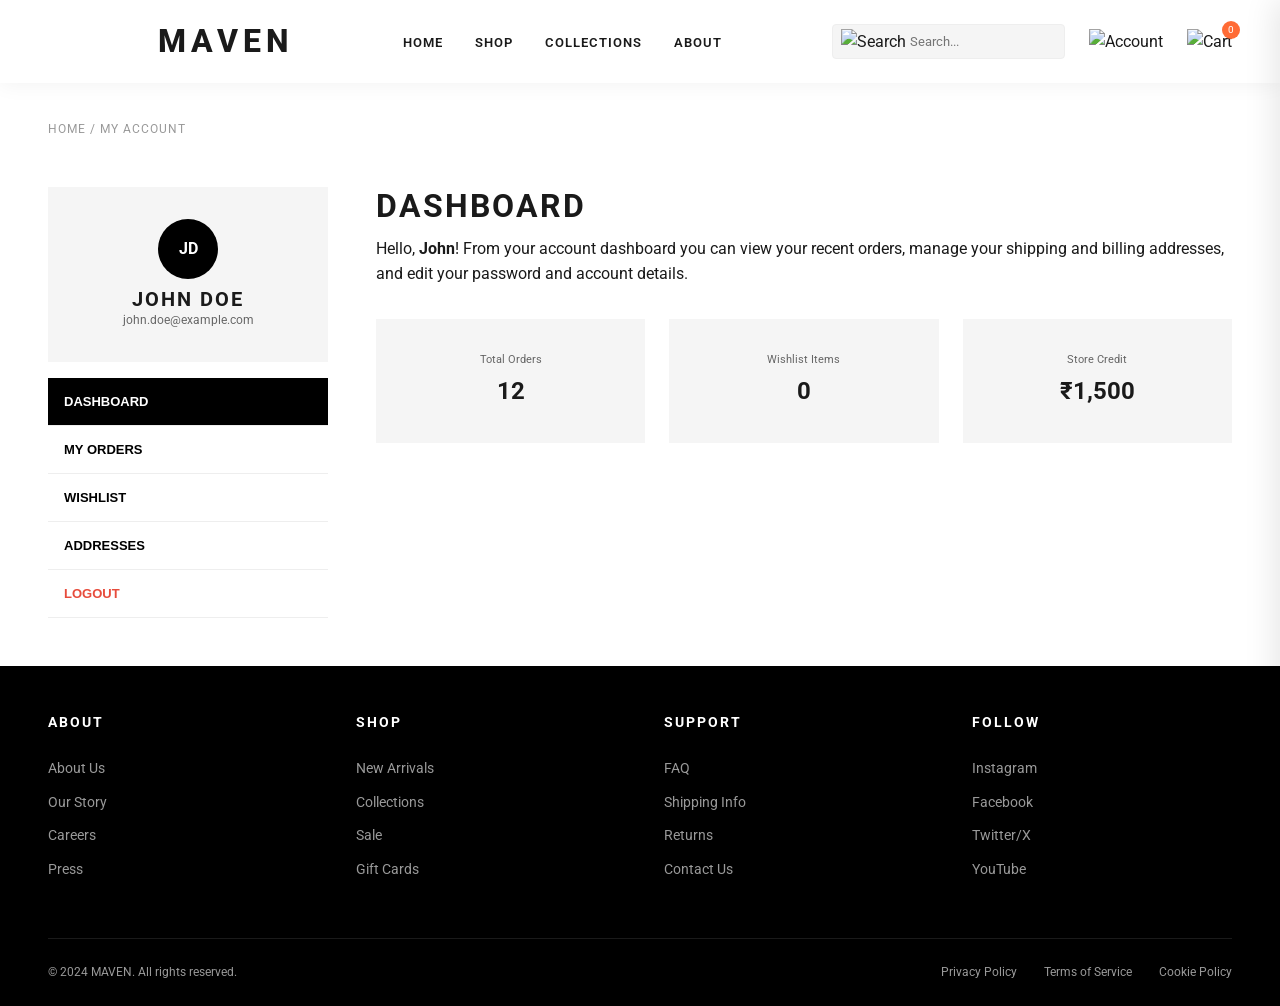
==== commit 39a66487: "Modernize MAVEN menswear UI and implement Indian market localization Co-authored-by: Vismay-dev1 <27" ====
--- a/account.html
+++ b/account.html
@@ -9,85 +9,96 @@
 <body>
     <header class="header scrolled">
         <div class="container nav-container">
-            <div class="mobile-menu-btn" id="mobileMenuBtn">
-                <span></span>
-                <span></span>
-                <span></span>
-            </div>
-            <div class="logo">
-                <a href="index.html">MAVEN</a>
-            </div>
+            <div class="mobile-menu-btn" id="mobileMenuBtn"><span></span><span></span><span></span></div>
+            <div class="logo"><a href="index.html">MAVEN</a></div>
             <nav class="main-nav" id="mainNav">
                 <ul>
-                    <li><a href="index.html">HOME</a></li>
+                    <li><a href="index.html#home">HOME</a></li>
                     <li><a href="index.html#shop">SHOP</a></li>
                     <li><a href="index.html#categories">COLLECTIONS</a></li>
                     <li><a href="index.html#philosophy">ABOUT</a></li>
                 </ul>
             </nav>
             <div class="header-icons">
-                <div class="search-container">
-                    <img src="https://img.icons8.com/material-outlined/20/000000/search--v1.png" alt="Search">
-                    <input type="text" id="searchInput" placeholder="Search...">
-                </div>
-                <a href="cart.html" class="icon cart-icon">
+                <div class="search-container"><img src="https://img.icons8.com/material-outlined/20/000000/search--v1.png" alt="Search"><input type="text" id="searchInput" placeholder="Search..."></div>
+                <a href="account.html" class="icon account-icon"><img src="https://img.icons8.com/material-outlined/24/000000/user-male-circle.png" alt="Account"></a>
+                <div class="icon cart-icon" id="cartIconTrigger" aria-label="Cart" onclick="openCartDrawer()">
                     <img src="https://img.icons8.com/material-outlined/24/000000/shopping-cart.png" alt="Cart">
                     <span class="cart-count">0</span>
-                </a>
+                </div>
             </div>
         </div>
     </header>
+
+    <!-- Cart Drawer -->
+    <div class="cart-overlay" id="cartOverlay" onclick="closeCartDrawer()"></div>
+    <div class="cart-drawer" id="cartDrawer">
+        <div class="cart-drawer-header">
+            <h3>YOUR CART</h3>
+            <span class="close-cart" onclick="closeCartDrawer()">&times;</span>
+        </div>
+        <div class="cart-drawer-items" id="cartDrawerItems"></div>
+        <div class="cart-drawer-footer">
+            <div class="summary-row" style="margin-bottom: 15px; font-weight: 700;">
+                <span>SUBTOTAL</span>
+                <span id="cartDrawerTotal">₹0</span>
+            </div>
+            <p style="font-size: 11px; color: var(--text-light); margin-bottom: 20px;">FREE delivery on orders above ₹3,000</p>
+            <a href="cart.html" class="btn btn-outline" style="width: 100%; margin-bottom: 10px;">VIEW CART</a>
+            <a href="checkout.html" class="btn btn-primary" style="width: 100%;">CHECKOUT</a>
+        </div>
+    </div>
+
+    <div class="breadcrumb"><div class="container"><p><a href="index.html">Home</a> / My Account</p></div></div>
 
     <section class="account-section">
         <div class="container">
             <div class="account-container">
                 <aside class="account-sidebar">
                     <div class="user-brief">
-                        <div class="avatar">JS</div>
-                        <h4>JULIAN SMITH</h4>
-                        <p>Member since 2024</p>
+                        <div class="avatar">JD</div>
+                        <h4>JOHN DOE</h4>
+                        <p style="font-size: 12px; color: var(--text-light);">john.doe@example.com</p>
                     </div>
                     <nav class="account-nav">
                         <button class="acc-nav-btn active" data-section="dashboard">DASHBOARD</button>
-                        <button class="acc-nav-btn" data-section="orders">ORDER HISTORY</button>
+                        <button class="acc-nav-btn" data-section="orders">MY ORDERS</button>
                         <button class="acc-nav-btn" data-section="wishlist">WISHLIST</button>
                         <button class="acc-nav-btn" data-section="addresses">ADDRESSES</button>
-                        <button class="acc-nav-btn" data-section="settings">SETTINGS</button>
-                        <button class="acc-nav-btn logout">LOGOUT</button>
+                        <button class="acc-nav-btn" style="color: var(--error);">LOGOUT</button>
                     </nav>
                 </aside>
 
                 <main class="account-main">
-                    <div class="account-section-content active" id="dashboard">
+                    <div id="dashboard" class="account-section-content active">
                         <h3>DASHBOARD</h3>
+                        <p style="margin-top: 10px;">Hello, <strong>John</strong>! From your account dashboard you can view your recent orders, manage your shipping and billing addresses, and edit your password and account details.</p>
+
                         <div class="dashboard-stats">
-                            <div class="stat-card"><span>TOTAL ORDERS</span><strong>12</strong></div>
-                            <div class="stat-card"><span>WISHLIST ITEMS</span><strong id="wishlistStat">0</strong></div>
-                            <div class="stat-card"><span>POINTS</span><strong>450</strong></div>
-                        </div>
-                        <div class="recent-orders">
-                            <h4>RECENT ORDERS</h4>
-                            <p>No recent orders found.</p>
-                        </div>
-                    </div>
-                    <div class="account-section-content" id="orders">
-                        <h3>ORDER HISTORY</h3>
-                        <p>No orders placed yet.</p>
-                    </div>
-                    <div class="account-section-content" id="wishlist">
-                        <h3>MY WISHLIST</h3>
-                        <div class="product-grid" id="wishlistGrid"></div>
-                    </div>
-                    <div class="account-section-content" id="addresses">
-                        <h3>SAVED ADDRESSES</h3>
-                        <button class="btn btn-outline">ADD NEW ADDRESS</button>
-                    </div>
-                    <div class="account-section-content" id="settings">
-                        <h3>ACCOUNT SETTINGS</h3>
-                        <form class="settings-form">
-                            <div class="form-group"><label>Email Address</label><input type="email" value="julian.smith@example.com"></div>
-                            <button type="submit" class="btn btn-primary">SAVE CHANGES</button>
-                        </form>
+                            <div class="stat-card"><span>Total Orders</span><strong>12</strong></div>
+                            <div class="stat-card"><span>Wishlist Items</span><strong id="wishlistCountStat">0</strong></div>
+                            <div class="stat-card"><span>Store Credit</span><strong>₹1,500</strong></div>
+                        </div>
+                    </div>
+
+                    <div id="orders" class="account-section-content">
+                        <h3>MY ORDERS</h3>
+                        <div style="margin-top: 20px; overflow-x: auto;">
+                            <table class="specs-table">
+                                <thead><tr><th>Order #</th><th>Date</th><th>Status</th><th>Total</th></tr></thead>
+                                <tbody>
+                                    <tr><td>#MVN-8492</td><td>Oct 12, 2024</td><td>Delivered</td><td>₹12,499</td></tr>
+                                    <tr><td>#MVN-8210</td><td>Sep 28, 2024</td><td>Delivered</td><td>₹5,999</td></tr>
+                                </tbody>
+                            </table>
+                        </div>
+                    </div>
+
+                    <div id="wishlist" class="account-section-content">
+                        <h3>WISHLIST</h3>
+                        <div class="product-grid" id="wishlistGrid" style="margin-top: 20px;">
+                            <!-- Wishlist items injected by JS -->
+                        </div>
                     </div>
                 </main>
             </div>
@@ -111,7 +122,7 @@
                     <ul>
                         <li><a href="index.html#shop">New Arrivals</a></li>
                         <li><a href="index.html#categories">Collections</a></li>
-                        <li><a href="#">Sale</a></li>
+                        <li><a href="index.html#shop">Sale</a></li>
                         <li><a href="#">Gift Cards</a></li>
                     </ul>
                 </div>
@@ -129,7 +140,7 @@
                     <ul>
                         <li><a href="#">Instagram</a></li>
                         <li><a href="#">Facebook</a></li>
-                        <li><a href="#">Twitter</a></li>
+                        <li><a href="#">Twitter/X</a></li>
                         <li><a href="#">YouTube</a></li>
                     </ul>
                 </div>
@@ -150,54 +161,69 @@
         document.addEventListener('DOMContentLoaded', () => {
             const navBtns = document.querySelectorAll('.acc-nav-btn');
             const sections = document.querySelectorAll('.account-section-content');
+
             navBtns.forEach(btn => {
                 btn.addEventListener('click', () => {
                     const target = btn.getAttribute('data-section');
                     if (!target) return;
+
                     navBtns.forEach(b => b.classList.remove('active'));
                     sections.forEach(s => s.classList.remove('active'));
+
                     btn.classList.add('active');
-                    document.getElementById(target).classList.add('active');
+                    const targetEl = document.getElementById(target);
+                    if (targetEl) targetEl.classList.add('active');
+
+                    if (target === 'wishlist') {
+                        renderWishlist();
+                    }
                 });
             });
-            renderWishlist();
-        });
-
-        function renderWishlist() {
-            const grid = document.getElementById('wishlistGrid');
-            const wishlist = JSON.parse(localStorage.getItem('maven_wishlist')) || [];
-            document.getElementById('wishlistStat').textContent = wishlist.length;
-            if (wishlist.length === 0) {
-                grid.innerHTML = '<p>Your wishlist is empty.</p>';
-                return;
-            }
-            grid.innerHTML = '';
-            wishlist.forEach(productId => {
-                const product = products.find(p => p.id === productId);
-                if (product) {
+
+            function renderWishlist() {
+                const wishlistGrid = document.getElementById('wishlistGrid');
+                if (!wishlistGrid) return;
+
+                const wishlistIds = JSON.parse(localStorage.getItem('maven_wishlist')) || [];
+                const wishlistItems = products.filter(p => wishlistIds.includes(p.id));
+
+                document.getElementById('wishlistCountStat').textContent = wishlistIds.length;
+
+                if (wishlistItems.length === 0) {
+                    wishlistGrid.innerHTML = '<p style="grid-column: span 3; text-align: center; padding: 40px; color: var(--text-light);">Your wishlist is empty.</p>';
+                    return;
+                }
+
+                wishlistGrid.innerHTML = '';
+                wishlistItems.forEach(p => {
                     const card = document.createElement('div');
                     card.className = 'product-card';
                     card.innerHTML = `
                         <div class="product-image-container">
-                            <a href="product.html?id=${product.id}"><img src="${product.image}" alt="${product.name}"></a>
+                            <a href="product.html?id=${p.id}"><img src="${p.image}" alt="${p.name}"></a>
+                            <button onclick="removeFromWishlist(${p.id})" style="position: absolute; top: 10px; right: 10px; background: white; border: none; border-radius: 50%; width: 30px; height: 30px; cursor: pointer; display: flex; align-items: center; justify-content: center; box-shadow: 0 2px 10px rgba(0,0,0,0.1);">✕</button>
                         </div>
                         <div class="product-info">
-                            <h4 class="product-name">${product.name}</h4>
-                            <p class="product-price">$${product.price.toFixed(2)}</p>
-                            <button class="btn btn-primary" onclick="moveToCart(${product.id})" style="width: 100%; padding: 10px; font-size: 12px; margin-top: 10px;">MOVE TO CART</button>
-                            <button class="remove-btn" onclick="toggleWishlist(${product.id}); renderWishlist();" style="margin-top: 10px; display: block; width: 100%; text-align: center;">REMOVE</button>
-                        </div>
-                    `;
-                    grid.appendChild(card);
-                }
-            });
-        }
-
-        function moveToCart(productId) {
-            addToCart(productId);
-            toggleWishlist(productId);
+                            <h4 class="product-name">${p.name}</h4>
+                            <p class="product-price">${formatPrice(p.price)}</p>
+                        </div>`;
+                    wishlistGrid.appendChild(card);
+                });
+            }
+
+            window.removeFromWishlist = function(id) {
+                let wishlist = JSON.parse(localStorage.getItem('maven_wishlist')) || [];
+                wishlist = wishlist.filter(pId => pId !== id);
+                localStorage.setItem('maven_wishlist', JSON.stringify(wishlist));
+                renderWishlist();
+                showToast("Removed from wishlist");
+            };
+
+            // Initial stat update
+            const wishlistIds = JSON.parse(localStorage.getItem('maven_wishlist')) || [];
+            document.getElementById('wishlistCountStat').textContent = wishlistIds.length;
             renderWishlist();
-        }
+        });
     </script>
 </body>
 </html>
--- a/style.css
+++ b/style.css
@@ -1,31 +1,49 @@
-@import url('https://fonts.googleapis.com/css2?family=Montserrat:wght@300;400;500;600;700;800&family=Playfair+Display:ital,wght@0,400;0,700;1,400&family=Inter:wght@300;400;500;600;700&display=swap');
+@import url('https://fonts.googleapis.com/css2?family=Montserrat:wght@300;400;500;600;700;800&family=Playfair+Display:ital,wght@0,400;0,700;1,400&family=Inter:wght@300;400;500;600;700&family=Roboto:wght@300;400;500;700&display=swap');
 
 :root {
-    /* Color Palette */
-    --primary-black: #0a0a0a;
+    /* Color Palette from JSON */
+    --primary-black: #000000;
+    --primary-light: #1a1a1a;
+    --accent-orange: #ff6b35;
+    --accent-orange-dark: #ff5520;
+    --text-dark: #1a1a1a;
+    --text-light: #666666;
+    --text-lighter: #999999;
+    --bg-light: #f5f5f5;
+    --white: #ffffff;
+    --border-color: #eeeeee;
+    --success: #2ecc71;
+    --warning: #f39c12;
+    --error: #e74c3c;
+
+    /* MAVEN original aliases for compatibility */
     --secondary-black: #1a1a1a;
     --dark-gray: #2a2a2a;
     --medium-gray: #4a4a4a;
-    --light-gray: #8a8a8a;
-    --border-gray: #d0d0d0;
-    --bg-light: #f8f8f8;
-    --white: #ffffff;
-    --accent-gold: #d4af37;
-    --accent-red: #d32f2f;
-    --success-green: #388e3c;
-
-    /* Typography */
-    --font-heading: 'Montserrat', 'Inter', sans-serif;
-    --font-body: 'Inter', 'Segoe UI', Roboto, 'Helvetica Neue', sans-serif;
-    --font-accent: 'Playfair+Display', serif;
-
-    /* Spacing System (8px base) */
-    --space-xs: 4px;
-    --space-s: 8px;
-    --space-m: 16px;
-    --space-l: 24px;
-    --space-xl: 32px;
-    --space-xxl: 48px;
+    --light-gray: #666666;
+    --border-gray: #eeeeee;
+    --accent-gold: #ff6b35; /* Redirect gold to new orange accent */
+    --accent-red: #e74c3c;
+    --success-green: #2ecc71;
+
+    /* Typography from JSON */
+    --font-heading: 'Roboto', 'Montserrat', sans-serif;
+    --font-body: 'Roboto', 'Inter', -apple-system, BlinkMacSystemFont, 'Segoe UI', sans-serif;
+    --font-accent: 'Playfair Display', serif;
+
+    /* Spacing System from JSON */
+    --space-xs: 0.25rem;
+    --space-sm: 0.5rem;
+    --space-md: 1rem;
+    --space-lg: 1.5rem;
+    --space-xl: 2rem;
+    --space-2xl: 3rem;
+
+    /* MAVEN original spacing aliases */
+    --space-s: 0.5rem;
+    --space-m: 1rem;
+    --space-l: 1.5rem;
+    --space-xxl: 3rem;
 
     /* Transitions */
     --transition-fast: 0.2s cubic-bezier(0.4, 0, 0.2, 1);
@@ -50,7 +68,7 @@
     font-family: var(--font-body);
     font-size: 16px;
     line-height: 1.6;
-    color: var(--primary-black);
+    color: var(--text-dark);
     background-color: var(--white);
     overflow-x: hidden;
 }
@@ -121,7 +139,7 @@
     left: -100%;
     width: 100%;
     height: 100%;
-    background: var(--medium-gray);
+    background: var(--accent-orange);
     transition: var(--transition-base);
     z-index: -1;
 }
@@ -151,7 +169,7 @@
 }
 
 .section-title p {
-    color: var(--light-gray);
+    color: var(--text-light);
     max-width: 600px;
     margin: 0 auto;
 }
@@ -227,13 +245,14 @@
     position: relative;
     display: flex;
     align-items: center;
+    cursor: pointer;
 }
 
 .cart-count {
     position: absolute;
     top: -8px;
     right: -8px;
-    background: var(--primary-black);
+    background: var(--accent-orange);
     color: var(--white);
     font-size: 10px;
     width: 18px;
@@ -244,6 +263,72 @@
     justify-content: center;
 }
 
+/* Cart Drawer Styles */
+.cart-drawer {
+    position: fixed;
+    top: 0;
+    right: -450px;
+    width: 450px;
+    height: 100%;
+    background: var(--white);
+    z-index: 3000;
+    box-shadow: -5px 0 30px rgba(0,0,0,0.1);
+    transition: var(--transition-base);
+    display: flex;
+    flex-direction: column;
+}
+
+@media (max-width: 480px) {
+    .cart-drawer {
+        width: 100%;
+        right: -100%;
+    }
+}
+
+.cart-drawer.active {
+    right: 0;
+}
+
+.cart-drawer-header {
+    padding: var(--space-xl);
+    border-bottom: 1px solid var(--border-gray);
+    display: flex;
+    justify-content: space-between;
+    align-items: center;
+}
+
+.close-cart {
+    font-size: 24px;
+    cursor: pointer;
+}
+
+.cart-drawer-items {
+    flex: 1;
+    overflow-y: auto;
+    padding: var(--space-xl);
+}
+
+.cart-drawer-footer {
+    padding: var(--space-xl);
+    border-top: 1px solid var(--border-gray);
+    background: var(--bg-light);
+}
+
+.cart-overlay {
+    position: fixed;
+    top: 0;
+    left: 0;
+    width: 100%;
+    height: 100%;
+    background: rgba(0,0,0,0.5);
+    z-index: 2999;
+    display: none;
+}
+
+.cart-overlay.active {
+    display: block;
+}
+
 /* Hero Section */
 .hero {
     height: 100vh;
@@ -275,7 +360,7 @@
     left: 0;
     width: 100%;
     height: 100%;
-    background: rgba(0, 0, 0, 0.4);
+    background: linear-gradient(135deg, rgba(0,0,0,0.8) 0%, rgba(26,26,26,0.6) 100%);
 }
 
 .hero-content {
@@ -370,7 +455,7 @@
 }
 
 .category-info p {
-    color: var(--light-gray);
+    color: var(--text-light);
     font-size: 14px;
     margin-bottom: var(--space-m);
 }
@@ -384,7 +469,7 @@
 
 .category-card:hover .explore-link {
     opacity: 1;
-    color: var(--accent-gold);
+    color: var(--accent-orange);
 }
 
 /* Shop Section Layout */
@@ -518,7 +603,7 @@
 
 .testimonial-role {
     font-size: 12px;
-    color: var(--light-gray);
+    color: var(--text-light);
 }
 
 /* Newsletter */
@@ -569,7 +654,7 @@
 }
 
 .footer-column ul li a {
-    color: var(--light-gray);
+    color: var(--text-lighter);
     font-size: 14px;
 }
 
@@ -578,12 +663,12 @@
 }
 
 .footer-bottom {
-    border-top: 1px solid var(--dark-gray);
+    border-top: 1px solid var(--primary-light);
     padding-top: var(--space-l);
     display: flex;
     justify-content: space-between;
     font-size: 12px;
-    color: var(--light-gray);
+    color: var(--text-lighter);
 }
 
 .footer-links a {
@@ -598,7 +683,7 @@
 
 .breadcrumb p {
     font-size: 12px;
-    color: var(--light-gray);
+    color: var(--text-lighter);
     text-transform: uppercase;
     letter-spacing: 1px;
 }
@@ -661,7 +746,7 @@
 
 .product-brand {
     font-size: 12px;
-    color: var(--light-gray);
+    color: var(--text-light);
     letter-spacing: 2px;
     margin-bottom: var(--space-s);
 }
@@ -684,7 +769,7 @@
 }
 
 .discount-badge {
-    background: var(--accent-red);
+    background: var(--accent-orange);
     color: var(--white);
     padding: var(--space-xs) var(--space-s);
     font-size: 12px;
@@ -699,12 +784,12 @@
 }
 
 .stars {
-    color: var(--accent-gold);
+    color: var(--accent-orange);
 }
 
 .review-count {
     font-size: 13px;
-    color: var(--light-gray);
+    color: var(--text-light);
 }
 
 .stock-status {
@@ -713,12 +798,12 @@
     margin-bottom: var(--space-m);
 }
 
-.in-stock { color: var(--success-green); }
-.out-of-stock { color: var(--accent-red); }
+.in-stock { color: var(--success); }
+.out-of-stock { color: var(--error); }
 
 .product-description {
     font-size: 15px;
-    color: var(--medium-gray);
+    color: var(--text-light);
     margin-bottom: var(--space-l);
 }
 
@@ -917,7 +1002,7 @@
     font-weight: 700;
     letter-spacing: 2px;
     cursor: pointer;
-    color: var(--light-gray);
+    color: var(--text-light);
     position: relative;
     padding-bottom: var(--space-xs);
 }
@@ -982,7 +1067,7 @@
 
 .review-date {
     font-size: 12px;
-    color: var(--light-gray);
+    color: var(--text-light);
 }
 
 .review-title {
@@ -992,7 +1077,7 @@
 
 .review-text {
     font-size: 14px;
-    color: var(--medium-gray);
+    color: var(--text-light);
     margin-bottom: var(--space-m);
 }
 
@@ -1072,13 +1157,13 @@
     background: transparent;
     font-size: 12px;
     font-weight: 700;
-    color: var(--light-gray);
+    color: var(--text-light);
     cursor: pointer;
     text-decoration: underline;
 }
 
 .remove-btn:hover {
-    color: var(--accent-red);
+    color: var(--error);
 }
 
 .order-summary h3 {
@@ -1119,7 +1204,7 @@
 
 .empty-cart p {
     margin-bottom: var(--space-l);
-    color: var(--light-gray);
+    color: var(--text-light);
 }
 
 /* Checkout Page */
@@ -1137,7 +1222,7 @@
     align-items: center;
     justify-content: center;
     font-size: 12px;
-    color: var(--light-gray);
+    color: var(--text-light);
 }
 
 .checkout-step-indicator .step.active {
@@ -1322,7 +1407,7 @@
 .stat-card span {
     display: block;
     font-size: 11px;
-    color: var(--light-gray);
+    color: var(--text-light);
     margin-bottom: var(--space-xs);
 }
 
@@ -1380,7 +1465,7 @@
 
 .product-category {
     font-size: 12px;
-    color: var(--light-gray);
+    color: var(--text-light);
     margin-bottom: var(--space-s);
     text-transform: uppercase;
 }
@@ -1395,7 +1480,7 @@
 
 .original-price {
     text-decoration: line-through;
-    color: var(--light-gray);
+    color: var(--text-lighter);
     font-size: 13px;
     font-weight: 400;
 }
@@ -1477,7 +1562,7 @@
     font-size: 14px;
     font-weight: 600;
     letter-spacing: 1px;
-    z-index: 2000;
+    z-index: 4000; /* Above cart drawer */
     box-shadow: 0 10px 30px rgba(0,0,0,0.2);
 }
 
@@ -1496,3 +1581,13 @@
 .fade-in {
     animation: fadeIn 0.8s ease forwards;
 }
+
+/* New Badge for Sale items */
+.badge-sale {
+    background: var(--accent-orange);
+}
+
+/* Badge for New items */
+.badge-new {
+    background: var(--primary-black);
+}
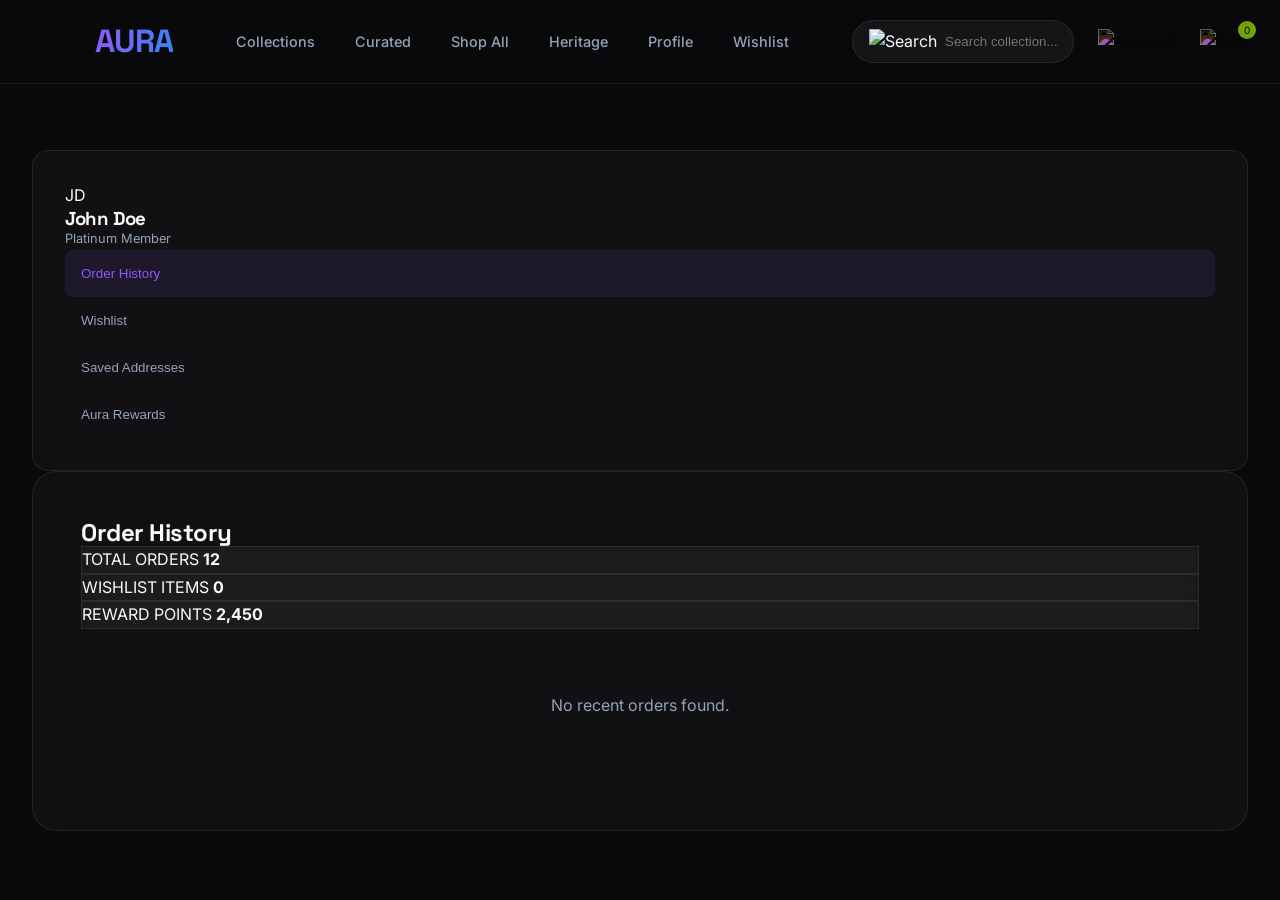
==== commit 3d119a47: "feat: Redesign storefront to AURA LUXE luxury fashion brand - Pivot from AI technology focus to Men'" ====
--- a/account.html
+++ b/account.html
@@ -3,25 +3,38 @@
 <head>
     <meta charset="UTF-8">
     <meta name="viewport" content="width=device-width, initial-scale=1.0">
-    <title>My Account | MAVEN</title>
+    <title>Profile | AURA LUXE</title>
     <link rel="stylesheet" href="style.css">
 </head>
 <body>
     <header class="header scrolled">
         <div class="container nav-container">
-            <div class="mobile-menu-btn" id="mobileMenuBtn"><span></span><span></span><span></span></div>
-            <div class="logo"><a href="index.html">MAVEN</a></div>
+            <div class="mobile-menu-btn" id="mobileMenuBtn">
+                <span></span>
+                <span></span>
+                <span></span>
+            </div>
+            <div class="logo">
+                <a href="index.html">AURA</a>
+            </div>
             <nav class="main-nav" id="mainNav">
                 <ul>
-                    <li><a href="index.html#home">HOME</a></li>
-                    <li><a href="index.html#shop">SHOP</a></li>
-                    <li><a href="index.html#categories">COLLECTIONS</a></li>
-                    <li><a href="index.html#philosophy">ABOUT</a></li>
+                    <li><a href="index.html">Collections</a></li>
+                    <li><a href="index.html#featured">Curated</a></li>
+                    <li><a href="index.html#shop">Shop All</a></li>
+                    <li><a href="index.html#philosophy">Heritage</a></li>
+                    <li class="mobile-only"><a href="account.html">Profile</a></li>
+                    <li><a href="account.html#wishlist" class="mobile-only">Wishlist</a></li>
                 </ul>
             </nav>
             <div class="header-icons">
-                <div class="search-container"><img src="https://img.icons8.com/material-outlined/20/000000/search--v1.png" alt="Search"><input type="text" id="searchInput" placeholder="Search..."></div>
-                <a href="account.html" class="icon account-icon"><img src="https://img.icons8.com/material-outlined/24/000000/user-male-circle.png" alt="Account"></a>
+                <div class="search-container">
+                    <img src="https://img.icons8.com/material-outlined/20/ffffff/search--v1.png" alt="Search">
+                    <input type="text" id="searchInput" placeholder="Search collection...">
+                </div>
+                <a href="account.html" class="icon account-icon" aria-label="Account">
+                    <img src="https://img.icons8.com/material-outlined/24/000000/user-male-circle.png" alt="Account">
+                </a>
                 <div class="icon cart-icon" id="cartIconTrigger" aria-label="Cart" onclick="openCartDrawer()">
                     <img src="https://img.icons8.com/material-outlined/24/000000/shopping-cart.png" alt="Cart">
                     <span class="cart-count">0</span>
@@ -30,74 +43,65 @@
         </div>
     </header>
 
-    <!-- Cart Drawer -->
-    <div class="cart-overlay" id="cartOverlay" onclick="closeCartDrawer()"></div>
-    <div class="cart-drawer" id="cartDrawer">
-        <div class="cart-drawer-header">
-            <h3>YOUR CART</h3>
-            <span class="close-cart" onclick="closeCartDrawer()">&times;</span>
-        </div>
-        <div class="cart-drawer-items" id="cartDrawerItems"></div>
-        <div class="cart-drawer-footer">
-            <div class="summary-row" style="margin-bottom: 15px; font-weight: 700;">
-                <span>SUBTOTAL</span>
-                <span id="cartDrawerTotal">₹0</span>
-            </div>
-            <p style="font-size: 11px; color: var(--text-light); margin-bottom: 20px;">FREE delivery on orders above ₹3,000</p>
-            <a href="cart.html" class="btn btn-outline" style="width: 100%; margin-bottom: 10px;">VIEW CART</a>
-            <a href="checkout.html" class="btn btn-primary" style="width: 100%;">CHECKOUT</a>
-        </div>
-    </div>
-
-    <div class="breadcrumb"><div class="container"><p><a href="index.html">Home</a> / My Account</p></div></div>
-
-    <section class="account-section">
+    <section class="account-section" style="padding-top: 150px;">
         <div class="container">
             <div class="account-container">
-                <aside class="account-sidebar">
+                <aside class="account-sidebar glass" style="padding: 2rem; border-radius: 16px;">
                     <div class="user-brief">
                         <div class="avatar">JD</div>
-                        <h4>JOHN DOE</h4>
-                        <p style="font-size: 12px; color: var(--text-light);">john.doe@example.com</p>
+                        <h3>John Doe</h3>
+                        <p style="color: var(--text-muted); font-size: 0.8rem;">Platinum Member</p>
                     </div>
                     <nav class="account-nav">
-                        <button class="acc-nav-btn active" data-section="dashboard">DASHBOARD</button>
-                        <button class="acc-nav-btn" data-section="orders">MY ORDERS</button>
-                        <button class="acc-nav-btn" data-section="wishlist">WISHLIST</button>
-                        <button class="acc-nav-btn" data-section="addresses">ADDRESSES</button>
-                        <button class="acc-nav-btn" style="color: var(--error);">LOGOUT</button>
+                        <button class="acc-nav-btn active" onclick="showAccountTab(this, 'orders')">Order History</button>
+                        <button class="acc-nav-btn" onclick="showAccountTab(this, 'wishlist-tab')">Wishlist</button>
+                        <button class="acc-nav-btn" onclick="showAccountTab(this, 'addresses')">Saved Addresses</button>
+                        <button class="acc-nav-btn" onclick="showAccountTab(this, 'rewards')">Aura Rewards</button>
                     </nav>
                 </aside>
 
-                <main class="account-main">
-                    <div id="dashboard" class="account-section-content active">
-                        <h3>DASHBOARD</h3>
-                        <p style="margin-top: 10px;">Hello, <strong>John</strong>! From your account dashboard you can view your recent orders, manage your shipping and billing addresses, and edit your password and account details.</p>
+                <main class="account-main glass" style="padding: 3rem; border-radius: 24px; flex: 1;">
+                    <div id="orders" class="account-tab-content active">
+                        <h2>Order History</h2>
+                        <div class="dashboard-stats">
+                            <div class="stat-card glass">
+                                <span>TOTAL ORDERS</span>
+                                <strong>12</strong>
+                            </div>
+                            <div class="stat-card glass">
+                                <span>WISHLIST ITEMS</span>
+                                <strong id="wishlistCount">0</strong>
+                            </div>
+                            <div class="stat-card glass">
+                                <span>REWARD POINTS</span>
+                                <strong>2,450</strong>
+                            </div>
+                        </div>
+                        <p style="color: var(--text-muted); text-align: center; padding: 4rem;">No recent orders found.</p>
+                    </div>
 
-                        <div class="dashboard-stats">
-                            <div class="stat-card"><span>Total Orders</span><strong>12</strong></div>
-                            <div class="stat-card"><span>Wishlist Items</span><strong id="wishlistCountStat">0</strong></div>
-                            <div class="stat-card"><span>Store Credit</span><strong>₹1,500</strong></div>
+                    <div id="wishlist-tab" class="account-tab-content">
+                        <h2>My Wishlist</h2>
+                        <div class="product-grid" id="accountWishlistGrid">
+                            <!-- Wishlist items will be injected here -->
                         </div>
                     </div>
 
-                    <div id="orders" class="account-section-content">
-                        <h3>MY ORDERS</h3>
-                        <div style="margin-top: 20px; overflow-x: auto;">
-                            <table class="specs-table">
-                                <thead><tr><th>Order #</th><th>Date</th><th>Status</th><th>Total</th></tr></thead>
-                                <tbody>
-                                    <tr><td>#MVN-8492</td><td>Oct 12, 2024</td><td>Delivered</td><td>₹12,499</td></tr>
-                                    <tr><td>#MVN-8210</td><td>Sep 28, 2024</td><td>Delivered</td><td>₹5,999</td></tr>
-                                </tbody>
-                            </table>
+                    <div id="addresses" class="account-tab-content">
+                        <h2>Saved Addresses</h2>
+                        <div class="glass" style="padding: 2rem; border-radius: 12px; margin-top: 2rem;">
+                            <p><strong>Primary Address</strong></p>
+                            <p style="color: var(--text-muted);">123 Luxury Lane, Worli, Mumbai, 400018</p>
+                            <button class="btn btn-outline" style="margin-top: 1rem; padding: 0.5rem 1rem;">Edit</button>
                         </div>
                     </div>
 
-                    <div id="wishlist" class="account-section-content">
-                        <h3>WISHLIST</h3>
-                        <div class="product-grid" id="wishlistGrid" style="margin-top: 20px;">
-                            <!-- Wishlist items injected by JS -->
+                    <div id="rewards" class="account-tab-content">
+                        <h2>Aura Rewards</h2>
+                        <div class="glass" style="padding: 2rem; border-radius: 12px; margin-top: 2rem; text-align: center;">
+                            <p style="font-size: 1.5rem; margin-bottom: 1rem;">You have <strong>2,450</strong> Points</p>
+                            <p style="color: var(--text-muted);">Redeem points for exclusive discounts and early access to drops.</p>
+                            <button class="btn btn-primary" style="margin-top: 2rem;">REDEEM NOW</button>
                         </div>
                     </div>
                 </main>
@@ -105,125 +109,57 @@
         </div>
     </section>
 
-    <footer class="footer">
-        <div class="container">
-            <div class="footer-container">
-                <div class="footer-column">
-                    <h4>ABOUT</h4>
-                    <ul>
-                        <li><a href="#">About Us</a></li>
-                        <li><a href="#">Our Story</a></li>
-                        <li><a href="#">Careers</a></li>
-                        <li><a href="#">Press</a></li>
-                    </ul>
-                </div>
-                <div class="footer-column">
-                    <h4>SHOP</h4>
-                    <ul>
-                        <li><a href="index.html#shop">New Arrivals</a></li>
-                        <li><a href="index.html#categories">Collections</a></li>
-                        <li><a href="index.html#shop">Sale</a></li>
-                        <li><a href="#">Gift Cards</a></li>
-                    </ul>
-                </div>
-                <div class="footer-column">
-                    <h4>SUPPORT</h4>
-                    <ul>
-                        <li><a href="#">FAQ</a></li>
-                        <li><a href="#">Shipping Info</a></li>
-                        <li><a href="#">Returns</a></li>
-                        <li><a href="#">Contact Us</a></li>
-                    </ul>
-                </div>
-                <div class="footer-column">
-                    <h4>FOLLOW</h4>
-                    <ul>
-                        <li><a href="#">Instagram</a></li>
-                        <li><a href="#">Facebook</a></li>
-                        <li><a href="#">Twitter/X</a></li>
-                        <li><a href="#">YouTube</a></li>
-                    </ul>
-                </div>
-            </div>
-            <div class="footer-bottom">
-                <p>&copy; 2024 MAVEN. All rights reserved.</p>
-                <div class="footer-links">
-                    <a href="#">Privacy Policy</a>
-                    <a href="#">Terms of Service</a>
-                    <a href="#">Cookie Policy</a>
-                </div>
-            </div>
-        </div>
-    </footer>
-
     <script src="script.js"></script>
     <script>
-        document.addEventListener('DOMContentLoaded', () => {
-            const navBtns = document.querySelectorAll('.acc-nav-btn');
-            const sections = document.querySelectorAll('.account-section-content');
+        window.showAccountTab = function(btn, tabId) {
+            document.querySelectorAll('.acc-nav-btn').forEach(b => b.classList.remove('active'));
+            document.querySelectorAll('.account-tab-content').forEach(c => c.classList.remove('active'));
+            btn.classList.add('active');
+            document.getElementById(tabId).classList.add('active');
 
-            navBtns.forEach(btn => {
-                btn.addEventListener('click', () => {
-                    const target = btn.getAttribute('data-section');
-                    if (!target) return;
+            if (tabId === 'wishlist-tab') {
+                renderWishlistInAccount();
+            }
+        };
 
-                    navBtns.forEach(b => b.classList.remove('active'));
-                    sections.forEach(s => s.classList.remove('active'));
+        function renderWishlistInAccount() {
+            const grid = document.getElementById('accountWishlistGrid');
+            if (!grid) return;
 
-                    btn.classList.add('active');
-                    const targetEl = document.getElementById(target);
-                    if (targetEl) targetEl.classList.add('active');
-
-                    if (target === 'wishlist') {
-                        renderWishlist();
-                    }
-                });
-            });
-
-            function renderWishlist() {
-                const wishlistGrid = document.getElementById('wishlistGrid');
-                if (!wishlistGrid) return;
-
-                const wishlistIds = JSON.parse(localStorage.getItem('maven_wishlist')) || [];
-                const wishlistItems = products.filter(p => wishlistIds.includes(p.id));
-
-                document.getElementById('wishlistCountStat').textContent = wishlistIds.length;
-
-                if (wishlistItems.length === 0) {
-                    wishlistGrid.innerHTML = '<p style="grid-column: span 3; text-align: center; padding: 40px; color: var(--text-light);">Your wishlist is empty.</p>';
-                    return;
-                }
-
-                wishlistGrid.innerHTML = '';
-                wishlistItems.forEach(p => {
-                    const card = document.createElement('div');
-                    card.className = 'product-card';
-                    card.innerHTML = `
-                        <div class="product-image-container">
-                            <a href="product.html?id=${p.id}"><img src="${p.image}" alt="${p.name}"></a>
-                            <button onclick="removeFromWishlist(${p.id})" style="position: absolute; top: 10px; right: 10px; background: white; border: none; border-radius: 50%; width: 30px; height: 30px; cursor: pointer; display: flex; align-items: center; justify-content: center; box-shadow: 0 2px 10px rgba(0,0,0,0.1);">✕</button>
-                        </div>
-                        <div class="product-info">
-                            <h4 class="product-name">${p.name}</h4>
-                            <p class="product-price">${formatPrice(p.price)}</p>
-                        </div>`;
-                    wishlistGrid.appendChild(card);
-                });
+            if (wishlist.length === 0) {
+                grid.innerHTML = '<p style="grid-column: 1/-1; text-align: center; color: var(--text-muted); padding: 4rem;">Your wishlist is empty.</p>';
+                return;
             }
 
-            window.removeFromWishlist = function(id) {
-                let wishlist = JSON.parse(localStorage.getItem('maven_wishlist')) || [];
-                wishlist = wishlist.filter(pId => pId !== id);
-                localStorage.setItem('maven_wishlist', JSON.stringify(wishlist));
-                renderWishlist();
-                showToast("Removed from wishlist");
-            };
+            grid.innerHTML = wishlist.map(product => `
+                <div class="product-card">
+                    <div class="product-image-container">
+                        <img src="${product.image}" alt="${product.name}">
+                    </div>
+                    <div class="product-info">
+                        <h3 style="font-size: 1rem;">${product.name}</h3>
+                        <p style="color: var(--accent-primary);">${formatPrice(product.price)}</p>
+                        <button class="btn btn-outline" style="width: 100%; margin-top: 1rem; padding: 0.5rem;" onclick="location.href='product.html?id=${product.id}'">VIEW ITEM</button>
+                    </div>
+                </div>
+            `).join('');
+        }
 
-            // Initial stat update
-            const wishlistIds = JSON.parse(localStorage.getItem('maven_wishlist')) || [];
-            document.getElementById('wishlistCountStat').textContent = wishlistIds.length;
-            renderWishlist();
+        document.addEventListener('DOMContentLoaded', () => {
+            document.getElementById('wishlistCount').textContent = wishlist.length;
+
+            // Check for hash to open wishlist tab
+            if (window.location.hash === '#wishlist') {
+                const wishlistBtn = document.querySelector('button[onclick*="wishlist-tab"]');
+                if (wishlistBtn) wishlistBtn.click();
+            }
         });
     </script>
+    <style>
+        .account-tab-content { display: none; }
+        .account-tab-content.active { display: block; }
+        .acc-nav-btn { width: 100%; text-align: left; padding: 1rem; background: transparent; border: none; color: var(--text-muted); cursor: pointer; transition: 0.3s; border-radius: 8px; }
+        .acc-nav-btn.active { background: rgba(139, 92, 246, 0.1); color: var(--accent-primary); }
+    </style>
 </body>
 </html>
--- a/style.css
+++ b/style.css
@@ -1,56 +1,51 @@
-@import url('https://fonts.googleapis.com/css2?family=Montserrat:wght@300;400;500;600;700;800&family=Playfair+Display:ital,wght@0,400;0,700;1,400&family=Inter:wght@300;400;500;600;700&family=Roboto:wght@300;400;500;700&display=swap');
+@import url('https://fonts.googleapis.com/css2?family=Inter:wght@300;400;500;600;700;800&family=Space+Grotesk:wght@300;400;500;600;700&family=Outfit:wght@300;400;500;600;700;800&display=swap');
 
 :root {
-    /* Color Palette from JSON */
-    --primary-black: #000000;
-    --primary-light: #1a1a1a;
-    --accent-orange: #ff6b35;
-    --accent-orange-dark: #ff5520;
-    --text-dark: #1a1a1a;
-    --text-light: #666666;
-    --text-lighter: #999999;
-    --bg-light: #f5f5f5;
-    --white: #ffffff;
-    --border-color: #eeeeee;
-    --success: #2ecc71;
-    --warning: #f39c12;
-    --error: #e74c3c;
-
-    /* MAVEN original aliases for compatibility */
-    --secondary-black: #1a1a1a;
-    --dark-gray: #2a2a2a;
-    --medium-gray: #4a4a4a;
-    --light-gray: #666666;
-    --border-gray: #eeeeee;
-    --accent-gold: #ff6b35; /* Redirect gold to new orange accent */
-    --accent-red: #e74c3c;
-    --success-green: #2ecc71;
-
-    /* Typography from JSON */
-    --font-heading: 'Roboto', 'Montserrat', sans-serif;
-    --font-body: 'Roboto', 'Inter', -apple-system, BlinkMacSystemFont, 'Segoe UI', sans-serif;
-    --font-accent: 'Playfair Display', serif;
-
-    /* Spacing System from JSON */
-    --space-xs: 0.25rem;
-    --space-sm: 0.5rem;
-    --space-md: 1rem;
-    --space-lg: 1.5rem;
-    --space-xl: 2rem;
-    --space-2xl: 3rem;
-
-    /* MAVEN original spacing aliases */
-    --space-s: 0.5rem;
-    --space-m: 1rem;
-    --space-l: 1.5rem;
-    --space-xxl: 3rem;
-
-    /* Transitions */
-    --transition-fast: 0.2s cubic-bezier(0.4, 0, 0.2, 1);
+    /* Aura AI Color Palette */
+    --bg-dark: #0a0a0c;
+    --bg-card: #141417;
+    --bg-nav: rgba(10, 10, 12, 0.85);
+
+    --accent-primary: #8b5cf6; /* Purple */
+    --accent-secondary: #3b82f6; /* Blue */
+    --accent-glow: rgba(139, 92, 246, 0.5);
+
+    --text-main: #f8fafc;
+    --text-muted: #94a3b8;
+    --text-dim: #64748b;
+
+    --border-dim: rgba(255, 255, 255, 0.08);
+    --border-bright: rgba(139, 92, 246, 0.3);
+
+    --success: #10b981;
+    --warning: #f59e0b;
+    --error: #ef4444;
+
+    /* Spacing */
+    --space-xs: 0.5rem;
+    --space-sm: 1rem;
+    --space-md: 1.5rem;
+    --space-lg: 2rem;
+    --space-xl: 4rem;
+    --space-2xl: 8rem;
+
+    /* Typography */
+    --font-heading: 'Space Grotesk', sans-serif;
+    --font-body: 'Inter', sans-serif;
+    --font-accent: 'Outfit', sans-serif;
+
     --transition-base: 0.3s cubic-bezier(0.4, 0, 0.2, 1);
-
-    /* Container */
     --container-width: 1400px;
+
+    /* MAVEN Compatibility Variables */
+    --primary-black: var(--bg-dark);
+    --white: var(--text-main);
+    --accent-orange: var(--accent-primary);
+    --text-dark: var(--text-main);
+    --text-light: var(--text-muted);
+    --bg-light: var(--bg-card);
+    --border-gray: var(--border-dim);
+    --space-xxl: var(--space-xl);
 }
 
 /* Base Styles */
@@ -68,8 +63,8 @@
     font-family: var(--font-body);
     font-size: 16px;
     line-height: 1.6;
-    color: var(--text-dark);
-    background-color: var(--white);
+    color: var(--text-main);
+    background-color: var(--bg-dark);
     overflow-x: hidden;
 }
 
@@ -91,87 +86,62 @@
 h1, h2, h3, h4, h5, h6 {
     font-family: var(--font-heading);
     font-weight: 700;
-    letter-spacing: 2px;
-    text-transform: uppercase;
-    line-height: 1.2;
-}
-
-h1 { font-size: 72px; }
-h2 { font-size: 48px; }
-h3 { font-size: 32px; }
-h4 { font-size: 20px; }
+    line-height: 1.1;
+    letter-spacing: -0.02em;
+}
 
 .container {
     max-width: var(--container-width);
     margin: 0 auto;
-    padding: 0 var(--space-xxl);
-}
-
-/* Components */
+    padding: 0 var(--space-lg);
+}
+
+/* Glassmorphism */
+.glass {
+    background: rgba(255, 255, 255, 0.03);
+    backdrop-filter: blur(12px);
+    -webkit-backdrop-filter: blur(12px);
+    border: 1px solid var(--border-dim);
+}
+
+/* Buttons */
 .btn {
     display: inline-flex;
     align-items: center;
     justify-content: center;
-    padding: var(--space-m) var(--space-xxl);
+    padding: 1rem 2rem;
     font-family: var(--font-heading);
-    font-size: 14px;
+    font-size: 1rem;
     font-weight: 600;
-    letter-spacing: 2px;
-    text-transform: uppercase;
     cursor: pointer;
-    border: 1px solid var(--primary-black);
-    background: transparent;
+    border-radius: 8px;
     transition: var(--transition-base);
     position: relative;
     overflow: hidden;
-    z-index: 1;
 }
 
 .btn-primary {
-    background: var(--primary-black);
-    color: var(--white);
-}
-
-.btn-primary::before {
-    content: '';
-    position: absolute;
-    top: 0;
-    left: -100%;
-    width: 100%;
-    height: 100%;
-    background: var(--accent-orange);
-    transition: var(--transition-base);
-    z-index: -1;
-}
-
-.btn-primary:hover::before {
-    left: 0;
+    background: var(--accent-primary);
+    color: white;
+    border: none;
+    box-shadow: 0 4px 20px rgba(139, 92, 246, 0.3);
+}
+
+.btn-primary:hover {
+    transform: translateY(-2px);
+    box-shadow: 0 8px 30px rgba(139, 92, 246, 0.5);
+    background: #7c3aed;
 }
 
 .btn-outline {
     background: transparent;
-    color: var(--primary-black);
+    color: var(--text-main);
+    border: 1px solid var(--border-dim);
 }
 
 .btn-outline:hover {
-    background: var(--primary-black);
-    color: var(--white);
-}
-
-.section-title {
-    text-align: center;
-    margin-bottom: var(--space-xxl);
-}
-
-.section-title h2 {
-    font-size: 36px;
-    margin-bottom: var(--space-m);
-}
-
-.section-title p {
-    color: var(--text-light);
-    max-width: 600px;
-    margin: 0 auto;
+    background: rgba(255, 255, 255, 0.05);
+    border-color: var(--accent-primary);
 }
 
 /* Header */
@@ -181,15 +151,15 @@
     left: 0;
     width: 100%;
     z-index: 1000;
-    background: transparent;
-    padding: var(--space-l) 0;
+    padding: 1.5rem 0;
     transition: var(--transition-base);
 }
 
 .header.scrolled {
-    background: var(--white);
-    padding: var(--space-m) 0;
-    box-shadow: 0 2px 20px rgba(0,0,0,0.05);
+    background: var(--bg-nav);
+    backdrop-filter: blur(10px);
+    padding: 1rem 0;
+    border-bottom: 1px solid var(--border-dim);
 }
 
 .nav-container {
@@ -199,61 +169,66 @@
 }
 
 .logo a {
-    font-size: 32px;
+    font-size: 2rem;
     font-weight: 800;
-    letter-spacing: 5px;
+    font-family: var(--font-heading);
+    background: linear-gradient(to right, #8b5cf6, #3b82f6);
+    -webkit-background-clip: text;
+    -webkit-text-fill-color: transparent;
+    letter-spacing: -1px;
 }
 
 .main-nav ul {
     display: flex;
-    gap: var(--space-xl);
+    gap: 2.5rem;
 }
 
 .main-nav ul li a {
-    font-size: 13px;
-    font-weight: 600;
-    letter-spacing: 1px;
-    color: inherit;
+    font-size: 0.9rem;
+    font-weight: 500;
+    color: var(--text-muted);
+}
+
+.main-nav ul li a:hover {
+    color: var(--text-main);
 }
 
 .header-icons {
     display: flex;
     align-items: center;
-    gap: var(--space-l);
+    gap: 1.5rem;
 }
 
 .search-container {
     display: flex;
     align-items: center;
-    background: var(--bg-light);
-    padding: var(--space-xs) var(--space-s);
-    border-radius: 4px;
-    border: 1px solid var(--border-gray);
+    background: rgba(255, 255, 255, 0.05);
+    padding: 0.5rem 1rem;
+    border-radius: 99px;
+    border: 1px solid var(--border-dim);
 }
 
 .search-container input {
     border: none;
     background: transparent;
-    padding: var(--space-xs);
-    font-size: 13px;
-    width: 150px;
+    padding-left: 0.5rem;
+    color: var(--text-main);
     outline: none;
-    font-family: var(--font-body);
+    width: 120px;
 }
 
 .icon {
+    filter: invert(1);
+    cursor: pointer;
     position: relative;
-    display: flex;
-    align-items: center;
-    cursor: pointer;
 }
 
 .cart-count {
     position: absolute;
     top: -8px;
     right: -8px;
-    background: var(--accent-orange);
-    color: var(--white);
+    background: var(--accent-primary);
+    color: white;
     font-size: 10px;
     width: 18px;
     height: 18px;
@@ -261,28 +236,154 @@
     display: flex;
     align-items: center;
     justify-content: center;
-}
-
-/* Cart Drawer Styles */
+    filter: invert(0);
+}
+
+/* Hero Section */
+.hero {
+    min-height: 100vh;
+    display: flex;
+    align-items: center;
+    position: relative;
+    padding-top: 80px;
+}
+
+.hero-visual {
+    position: absolute;
+    right: 0;
+    top: 50%;
+    transform: translateY(-50%);
+    width: 50%;
+    height: 100%;
+    display: flex;
+    justify-content: center;
+    align-items: center;
+    z-index: 1;
+}
+
+.aura-orb {
+    width: 500px;
+    height: 500px;
+    background: radial-gradient(circle, var(--accent-primary) 0%, transparent 70%);
+    border-radius: 50%;
+    filter: blur(80px);
+    opacity: 0.3;
+    animation: pulse 8s infinite alternate;
+}
+
+@keyframes pulse {
+    0% { transform: scale(1) translate(0, 0); opacity: 0.3; }
+    100% { transform: scale(1.2) translate(20px, -20px); opacity: 0.5; }
+}
+
+.hero-content {
+    position: relative;
+    z-index: 2;
+    max-width: 800px;
+}
+
+.hero-content h1 {
+    font-size: 5.5rem;
+    margin-bottom: 1.5rem;
+    line-height: 1;
+}
+
+.hero-content h1 span {
+    display: block;
+    background: linear-gradient(to right, #fff, #94a3b8);
+    -webkit-background-clip: text;
+    -webkit-text-fill-color: transparent;
+}
+
+.hero-content p {
+    font-size: 1.25rem;
+    color: var(--text-muted);
+    margin-bottom: 2.5rem;
+    max-width: 600px;
+}
+
+/* Product Cards */
+.product-grid {
+    display: grid;
+    grid-template-columns: repeat(auto-fill, minmax(300px, 1fr));
+    gap: 2rem;
+    margin-top: 3rem;
+}
+
+.product-card {
+    background: var(--bg-card);
+    border: 1px solid var(--border-dim);
+    border-radius: 16px;
+    padding: 1.5rem;
+    transition: var(--transition-base);
+}
+
+.product-card:hover {
+    border-color: var(--border-bright);
+    transform: translateY(-5px);
+    box-shadow: 0 10px 40px rgba(0,0,0,0.4);
+}
+
+.product-image-container {
+    aspect-ratio: 16/10;
+    background: #1a1a1f;
+    border-radius: 12px;
+    overflow: hidden;
+    margin-bottom: 1.5rem;
+    display: flex;
+    align-items: center;
+    justify-content: center;
+}
+
+.product-image-container img {
+    width: 100%;
+    height: 100%;
+    object-fit: cover;
+    opacity: 0.8;
+    transition: var(--transition-base);
+}
+
+.product-card:hover img {
+    opacity: 1;
+    transform: scale(1.05);
+}
+
+.product-info h3 {
+    font-size: 1.5rem;
+    margin-bottom: 0.5rem;
+}
+
+.product-category {
+    font-size: 0.8rem;
+    color: var(--accent-primary);
+    text-transform: uppercase;
+    font-weight: 700;
+    letter-spacing: 1px;
+    margin-bottom: 1rem;
+    display: block;
+}
+
+.product-price {
+    font-size: 1.25rem;
+    font-weight: 700;
+    color: var(--text-main);
+    display: flex;
+    justify-content: space-between;
+    align-items: center;
+}
+
+/* Cart Drawer (Re-themed) */
 .cart-drawer {
     position: fixed;
     top: 0;
     right: -450px;
     width: 450px;
     height: 100%;
-    background: var(--white);
+    background: var(--bg-card);
     z-index: 3000;
-    box-shadow: -5px 0 30px rgba(0,0,0,0.1);
+    box-shadow: -10px 0 50px rgba(0,0,0,0.5);
     transition: var(--transition-base);
-    display: flex;
-    flex-direction: column;
-}
-
-@media (max-width: 480px) {
-    .cart-drawer {
-        width: 100%;
-        right: -100%;
-    }
+    border-left: 1px solid var(--border-dim);
 }
 
 .cart-drawer.active {
@@ -290,1304 +391,130 @@
 }
 
 .cart-drawer-header {
-    padding: var(--space-xl);
-    border-bottom: 1px solid var(--border-gray);
-    display: flex;
-    justify-content: space-between;
-    align-items: center;
-}
-
-.close-cart {
-    font-size: 24px;
-    cursor: pointer;
-}
-
-.cart-drawer-items {
-    flex: 1;
-    overflow-y: auto;
-    padding: var(--space-xl);
-}
-
-.cart-drawer-footer {
-    padding: var(--space-xl);
-    border-top: 1px solid var(--border-gray);
-    background: var(--bg-light);
-}
-
-.cart-overlay {
-    position: fixed;
-    top: 0;
-    left: 0;
-    width: 100%;
-    height: 100%;
-    background: rgba(0,0,0,0.5);
-    z-index: 2999;
-    display: none;
-}
-
-.cart-overlay.active {
-    display: block;
-}
-
-/* Hero Section */
-.hero {
-    height: 100vh;
-    position: relative;
-    display: flex;
-    align-items: center;
-    overflow: hidden;
-}
-
-.hero-image {
-    position: absolute;
-    top: 0;
-    left: 0;
-    width: 100%;
-    height: 100%;
-    background-size: cover;
-    background-position: center;
-    transform: scale(1.05);
-    transition: transform 10s ease;
-}
-
-.hero:hover .hero-image {
-    transform: scale(1);
-}
-
-.hero-overlay {
-    position: absolute;
-    top: 0;
-    left: 0;
-    width: 100%;
-    height: 100%;
-    background: linear-gradient(135deg, rgba(0,0,0,0.8) 0%, rgba(26,26,26,0.6) 100%);
-}
-
-.hero-content {
-    position: relative;
-    z-index: 10;
-    color: var(--white);
-    width: 100%;
-}
-
-.hero-content .est {
-    display: block;
-    font-size: 14px;
-    margin-bottom: var(--space-l);
-    letter-spacing: 4px;
-}
-
-.hero-content h1 {
-    font-size: 100px;
-    margin-bottom: var(--space-m);
-}
-
-.hero-content .subheadline {
-    font-size: 18px;
-    letter-spacing: 3px;
-    margin-bottom: var(--space-xxl);
-    font-weight: 300;
-    max-width: 600px;
-}
-
-/* Featured Collection */
-.featured-grid {
-    display: grid;
-    grid-template-columns: repeat(3, 1fr);
-    gap: var(--space-xl);
-    margin-top: var(--space-xxl);
-}
-
-/* Categories Section */
-.categories-grid {
-    display: grid;
-    grid-template-columns: repeat(3, 1fr);
-    gap: var(--space-xl);
-}
-
-.category-card {
-    position: relative;
-    overflow: hidden;
-    cursor: pointer;
-}
-
-.category-image {
-    aspect-ratio: 3/4;
-    overflow: hidden;
-    margin-bottom: var(--space-m);
-}
-
-.category-image img {
-    width: 100%;
-    height: 100%;
-    object-fit: cover;
-    transition: var(--transition-base);
-}
-
-.quick-view-overlay {
-    position: absolute;
-    bottom: 0;
-    left: 0;
-    width: 100%;
-    background: rgba(10,10,10,0.8);
-    color: var(--white);
-    padding: var(--space-s);
-    text-align: center;
-    font-size: 11px;
-    font-weight: 700;
-    letter-spacing: 1px;
-    transform: translateY(100%);
-    transition: var(--transition-base);
-    cursor: pointer;
-}
-
-.product-card:hover .quick-view-overlay {
-    transform: translateY(0);
-}
-
-.category-card:hover .category-image img {
-    transform: scale(1.05);
-}
-
-.category-info h3 {
-    font-size: 20px;
-    margin-bottom: var(--space-xs);
-}
-
-.category-info p {
-    color: var(--text-light);
-    font-size: 14px;
-    margin-bottom: var(--space-m);
-}
-
-.explore-link {
-    font-size: 12px;
-    font-weight: 700;
-    letter-spacing: 2px;
-    opacity: 0.6;
-}
-
-.category-card:hover .explore-link {
-    opacity: 1;
-    color: var(--accent-orange);
-}
-
-/* Shop Section Layout */
-.showcase-container {
-    display: flex;
-    gap: var(--space-xxl);
-    margin-top: var(--space-xxl);
-}
-
-.filters-sidebar {
-    flex: 0 0 250px;
-}
-
-.filter-group {
-    margin-bottom: var(--space-xl);
-}
-
-.filter-group h4 {
-    font-size: 14px;
-    margin-bottom: var(--space-m);
-    border-bottom: 1px solid var(--border-gray);
-    padding-bottom: var(--space-s);
-}
-
-.filter-options label {
-    display: block;
-    margin-bottom: var(--space-s);
-    font-size: 14px;
-    cursor: pointer;
-}
-
-.product-main {
-    flex: 1;
-}
-
-.sort-options {
-    display: flex;
-    justify-content: flex-end;
-    align-items: center;
-    margin-bottom: var(--space-l);
-    gap: var(--space-m);
-}
-
-.sort-options select {
-    padding: var(--space-s) var(--space-m);
-    border: 1px solid var(--border-gray);
-    font-family: var(--font-body);
-}
-
-.product-grid {
-    display: grid;
-    grid-template-columns: repeat(3, 1fr);
-    gap: var(--space-xl);
-}
-
-/* Philosophy Section */
-.philosophy-section {
-    position: relative;
-    height: 600px;
-    background: linear-gradient(rgba(0,0,0,0.5), rgba(0,0,0,0.5)),
-                url('https://images.unsplash.com/photo-1441984904996-e0b6ba687e04?q=80&w=2070&auto=format&fit=crop');
-    background-size: cover;
-    background-position: center;
-    background-attachment: fixed;
-    display: flex;
-    align-items: center;
-    justify-content: center;
-    text-align: center;
-    color: var(--white);
-    margin: var(--space-xxl) 0;
-}
-
-.philosophy-content h2 {
-    font-size: 72px;
-    margin-bottom: var(--space-l);
-    letter-spacing: 10px;
-}
-
-.philosophy-content p {
-    font-size: 18px;
-    max-width: 800px;
-    margin: 0 auto var(--space-xl);
-    font-weight: 300;
-}
-
-/* Testimonials */
-.testimonials {
-    padding: var(--space-xxl) 0;
-    background: var(--bg-light);
-}
-
-.testimonials-grid {
-    display: grid;
-    grid-template-columns: repeat(3, 1fr);
-    gap: var(--space-xl);
-}
-
-.testimonial-card {
-    background: var(--white);
-    padding: var(--space-xxl);
-    text-align: center;
-    box-shadow: 0 10px 30px rgba(0,0,0,0.03);
-}
-
-.testimonial-image {
-    width: 80px;
-    height: 80px;
-    border-radius: 50%;
-    overflow: hidden;
-    margin: 0 auto var(--space-l);
-}
-
-.testimonial-image img {
-    width: 100%;
-    height: 100%;
-    object-fit: cover;
-}
-
-.testimonial-text {
-    font-family: var(--font-accent);
-    font-style: italic;
-    font-size: 18px;
-    margin-bottom: var(--space-l);
-}
-
-.testimonial-author {
-    font-weight: 700;
-    font-size: 14px;
-    letter-spacing: 1px;
-}
-
-.testimonial-role {
-    font-size: 12px;
-    color: var(--text-light);
-}
-
-/* Newsletter */
-.newsletter-section {
-    padding: var(--space-xxl) 0;
-    text-align: center;
-}
-
-.newsletter-container {
-    max-width: 600px;
-    margin: 0 auto;
-}
-
-.newsletter-form {
-    display: flex;
-    gap: var(--space-s);
-    margin: var(--space-l) 0;
-}
-
-.newsletter-form input {
-    flex: 1;
-    padding: var(--space-m) var(--space-l);
-    border: 1px solid var(--border-gray);
-    font-family: var(--font-body);
+    padding: 2rem;
+    border-bottom: 1px solid var(--border-dim);
 }
 
 /* Footer */
 .footer {
-    background: var(--primary-black);
-    color: var(--white);
-    padding: var(--space-xxl) 0 var(--space-l);
+    background: #050507;
+    padding: 5rem 0 2rem;
+    margin-top: 8rem;
+    border-top: 1px solid var(--border-dim);
 }
 
 .footer-container {
     display: grid;
-    grid-template-columns: repeat(4, 1fr);
-    gap: var(--space-xxl);
-    margin-bottom: var(--space-xxl);
+    grid-template-columns: 2fr 1fr 1fr 1fr;
+    gap: 4rem;
 }
 
 .footer-column h4 {
-    margin-bottom: var(--space-l);
-    font-size: 14px;
+    margin-bottom: 1.5rem;
+    color: var(--text-main);
 }
 
 .footer-column ul li {
-    margin-bottom: var(--space-s);
+    margin-bottom: 0.75rem;
 }
 
 .footer-column ul li a {
-    color: var(--text-lighter);
-    font-size: 14px;
+    color: var(--text-muted);
 }
 
 .footer-column ul li a:hover {
-    color: var(--white);
-}
-
-.footer-bottom {
-    border-top: 1px solid var(--primary-light);
-    padding-top: var(--space-l);
-    display: flex;
-    justify-content: space-between;
-    font-size: 12px;
-    color: var(--text-lighter);
-}
-
-.footer-links a {
-    margin-left: var(--space-l);
-}
-
-/* Breadcrumb */
-.breadcrumb {
-    padding: 120px 0 var(--space-m);
-    background: var(--white);
-}
-
-.breadcrumb p {
-    font-size: 12px;
-    color: var(--text-lighter);
-    text-transform: uppercase;
-    letter-spacing: 1px;
-}
-
-/* Product Detail */
-.product-detail {
-    padding: var(--space-xl) 0 var(--space-xxl);
-}
-
-.product-detail-grid {
-    display: grid;
-    grid-template-columns: 1.2fr 0.8fr;
-    gap: var(--space-xxl);
-}
-
-.main-image-container {
-    position: relative;
-    aspect-ratio: 4/5;
-    background: var(--bg-light);
-    overflow: hidden;
-    margin-bottom: var(--space-m);
-}
-
-.main-image-container img {
-    width: 100%;
-    height: 100%;
-    object-fit: cover;
-}
-
-.zoom-icon {
-    position: absolute;
-    bottom: var(--space-m);
-    right: var(--space-m);
-    background: var(--white);
-    padding: var(--space-s) var(--space-m);
-    font-size: 10px;
-    font-weight: 700;
-    cursor: pointer;
-    letter-spacing: 1px;
-}
-
-.thumbnail-strip {
-    display: flex;
-    gap: var(--space-m);
-}
-
-.thumbnail {
-    width: 80px;
-    aspect-ratio: 1;
-    object-fit: cover;
-    cursor: pointer;
-    opacity: 0.6;
-    transition: var(--transition-base);
-}
-
-.thumbnail.active, .thumbnail:hover {
-    opacity: 1;
-    border: 1px solid var(--primary-black);
-}
-
-.product-brand {
-    font-size: 12px;
-    color: var(--text-light);
-    letter-spacing: 2px;
-    margin-bottom: var(--space-s);
-}
-
-.product-title {
-    font-size: 32px;
-    margin-bottom: var(--space-m);
-}
-
-.price-section {
-    display: flex;
-    align-items: center;
-    gap: var(--space-m);
-    margin-bottom: var(--space-m);
-}
-
-.current-price {
-    font-size: 24px;
-    font-weight: 700;
-}
-
-.discount-badge {
-    background: var(--accent-orange);
-    color: var(--white);
-    padding: var(--space-xs) var(--space-s);
-    font-size: 12px;
-    font-weight: 700;
-}
-
-.rating-section {
-    display: flex;
-    align-items: center;
-    gap: var(--space-s);
-    margin-bottom: var(--space-m);
-}
-
-.stars {
-    color: var(--accent-orange);
-}
-
-.review-count {
-    font-size: 13px;
-    color: var(--text-light);
-}
-
-.stock-status {
-    font-size: 13px;
-    font-weight: 700;
-    margin-bottom: var(--space-m);
-}
-
-.in-stock { color: var(--success); }
-.out-of-stock { color: var(--error); }
-
-.product-description {
-    font-size: 15px;
-    color: var(--text-light);
-    margin-bottom: var(--space-l);
-}
-
-.features-list {
-    margin-bottom: var(--space-xl);
-}
-
-.features-list li {
-    font-size: 14px;
-    margin-bottom: var(--space-xs);
-    position: relative;
-    padding-left: var(--space-l);
-}
-
-.features-list li::before {
-    content: '•';
-    position: absolute;
-    left: 0;
-    color: var(--primary-black);
-}
-
-/* Purchase Options */
-.option-group {
-    margin-bottom: var(--space-l);
-}
-
-.option-group label {
-    display: block;
-    font-size: 12px;
-    font-weight: 700;
-    margin-bottom: var(--space-s);
-    letter-spacing: 1px;
-}
-
-.size-selector {
-    display: flex;
-    gap: var(--space-s);
-}
-
-.size-btn {
-    width: 40px;
-    height: 40px;
-    border: 1px solid var(--border-gray);
-    background: transparent;
-    font-size: 12px;
-    cursor: pointer;
-}
-
-.size-btn.active {
-    background: var(--primary-black);
-    color: var(--white);
-    border-color: var(--primary-black);
-}
-
-.color-selector {
-    display: flex;
-    gap: var(--space-m);
-}
-
-.color-btn {
-    width: 30px;
-    height: 30px;
-    border-radius: 50%;
-    border: 1px solid var(--border-gray);
-    cursor: pointer;
-    position: relative;
-}
-
-.color-btn.active::after {
-    content: '';
-    position: absolute;
-    top: -4px;
-    left: -4px;
-    right: -4px;
-    bottom: -4px;
-    border: 1px solid var(--primary-black);
-    border-radius: 50%;
-}
-
-.quantity-selector {
-    display: flex;
-    border: 1px solid var(--border-gray);
-    width: fit-content;
-}
-
-.qty-btn {
-    width: 40px;
-    height: 40px;
-    border: none;
-    background: transparent;
-    cursor: pointer;
-}
-
-.quantity-selector input {
-    width: 40px;
+    color: var(--accent-primary);
+}
+
+/* Sections */
+section {
+    padding: var(--space-xl) 0;
+}
+
+.section-title {
     text-align: center;
-    border: none;
-    border-left: 1px solid var(--border-gray);
-    border-right: 1px solid var(--border-gray);
-}
-
-.action-buttons {
-    display: flex;
-    gap: var(--space-m);
-    margin-top: var(--space-xl);
-}
-
-.add-to-cart-large { flex: 1; }
-
-.wishlist-btn {
-    width: 50px;
-    border: 1px solid var(--border-gray);
-    background: transparent;
-    font-size: 20px;
-    cursor: pointer;
-}
-
-/* Modals (Quick View) */
-.modal {
-    display: none;
-    position: fixed;
-    top: 0;
-    left: 0;
-    width: 100%;
-    height: 100%;
-    background: rgba(0,0,0,0.8);
-    z-index: 2000;
-    justify-content: center;
-    align-items: center;
-}
-
-.modal-content {
-    background: var(--white);
-    padding: var(--space-xxl);
-    max-width: 900px;
-    width: 90%;
-    position: relative;
-    max-height: 90vh;
-    overflow-y: auto;
-}
-
-.close-modal {
-    position: absolute;
-    top: var(--space-m);
-    right: var(--space-m);
-    font-size: 24px;
-    cursor: pointer;
-}
-
-/* Lightbox */
-.lightbox {
-    display: none;
-    position: fixed;
-    top: 0;
-    left: 0;
-    width: 100%;
-    height: 100%;
-    background: rgba(0,0,0,0.9);
-    z-index: 2000;
-    justify-content: center;
-    align-items: center;
-}
-
-.lightbox-content {
-    max-width: 90%;
-    max-height: 90%;
-}
-
-.close-lightbox {
-    position: absolute;
-    top: 20px;
-    right: 30px;
-    color: var(--white);
-    font-size: 40px;
-    cursor: pointer;
-}
-
-/* Info Tabs */
-.additional-info {
-    margin-top: var(--space-xxl);
-    border-top: 1px solid var(--border-gray);
-}
-
-.info-tabs {
-    display: flex;
-    justify-content: center;
-    gap: var(--space-xxl);
-    padding: var(--space-xl) 0;
-}
-
-.tab-btn {
-    border: none;
-    background: transparent;
-    font-family: var(--font-heading);
-    font-size: 14px;
-    font-weight: 700;
-    letter-spacing: 2px;
-    cursor: pointer;
-    color: var(--text-light);
-    position: relative;
-    padding-bottom: var(--space-xs);
-}
-
-.tab-btn.active {
-    color: var(--primary-black);
-}
-
-.tab-btn.active::after {
-    content: '';
-    position: absolute;
-    bottom: 0;
-    left: 0;
-    width: 100%;
-    height: 2px;
-    background: var(--primary-black);
-}
-
-.tab-content {
-    display: none;
-    padding: var(--space-xl) 0;
-    max-width: 800px;
-    margin: 0 auto;
-}
-
-.tab-content.active {
-    display: block;
-}
-
-.specs-table {
-    width: 100%;
-    border-collapse: collapse;
-}
-
-.specs-table td {
-    padding: var(--space-m) 0;
-    border-bottom: 1px solid var(--border-gray);
-}
-
-.specs-table td:first-child {
-    font-weight: 700;
-    width: 30%;
-}
-
-/* Reviews */
-.reviews-section {
-    margin-top: var(--space-xxl);
-    padding-top: var(--space-xxl);
-    border-top: 1px solid var(--border-gray);
-}
-
-.review-item {
-    padding: var(--space-xl) 0;
-    border-bottom: 1px solid var(--bg-light);
-}
-
-.review-header {
-    display: flex;
-    justify-content: space-between;
-    margin-bottom: var(--space-s);
-}
-
-.review-date {
-    font-size: 12px;
-    color: var(--text-light);
-}
-
-.review-title {
-    font-size: 18px;
-    margin-bottom: var(--space-s);
-}
-
-.review-text {
-    font-size: 14px;
-    color: var(--text-light);
-    margin-bottom: var(--space-m);
-}
-
-.review-author {
-    font-size: 12px;
-    font-weight: 700;
-}
-
-/* Related Products */
-.related-products {
-    margin-top: var(--space-xxl);
-    padding-top: var(--space-xxl);
-}
-
-/* Cart Page */
-.cart-section {
-    padding: var(--space-xl) 0 var(--space-xxl);
-}
-
-.cart-container {
-    display: flex;
-    gap: var(--space-xxl);
-}
-
-.cart-items {
-    flex: 0 0 70%;
-}
-
-.order-summary {
-    flex: 0 0 calc(30% - var(--space-xxl));
-    background: var(--bg-light);
-    padding: var(--space-xxl);
-    height: fit-content;
-}
-
-.cart-item {
-    display: flex;
-    gap: var(--space-l);
-    padding: var(--space-l) 0;
-    border-bottom: 1px solid var(--border-gray);
-}
-
-.cart-item-image {
-    width: 150px;
-    aspect-ratio: 3/4;
-    overflow: hidden;
-}
-
-.cart-item-image img {
-    width: 100%;
-    height: 100%;
-    object-fit: cover;
-}
-
-.cart-item-info {
-    flex: 1;
-}
-
-.cart-item-info h4 {
-    margin-bottom: var(--space-xs);
-}
-
-.cart-item-price {
-    font-weight: 700;
-    margin: var(--space-s) 0;
-}
-
-.cart-item-actions {
-    display: flex;
-    align-items: center;
-    gap: var(--space-xl);
-    margin-top: var(--space-m);
-}
-
-.remove-btn {
-    border: none;
-    background: transparent;
-    font-size: 12px;
-    font-weight: 700;
-    color: var(--text-light);
-    cursor: pointer;
-    text-decoration: underline;
-}
-
-.remove-btn:hover {
-    color: var(--error);
-}
-
-.order-summary h3 {
-    font-size: 18px;
-    margin-bottom: var(--space-l);
-    border-bottom: 1px solid var(--border-gray);
-    padding-bottom: var(--space-s);
-}
-
-.summary-row {
-    display: flex;
-    justify-content: space-between;
-    margin-bottom: var(--space-m);
-    font-size: 14px;
-}
-
-.summary-row.total {
-    margin-top: var(--space-l);
-    padding-top: var(--space-l);
-    border-top: 2px solid var(--primary-black);
-    font-weight: 800;
-    font-size: 18px;
-}
-
-.continue-shopping {
-    display: block;
-    text-align: center;
-    margin-top: var(--space-m);
-    font-size: 12px;
-    font-weight: 700;
-    text-decoration: underline;
-}
-
-.empty-cart {
-    text-align: center;
-    padding: var(--space-xxl) 0;
-}
-
-.empty-cart p {
-    margin-bottom: var(--space-l);
-    color: var(--text-light);
-}
-
-/* Checkout Page */
-.checkout-step-indicator {
-    display: flex;
-    gap: var(--space-m);
-}
-
-.checkout-step-indicator .step {
-    width: 30px;
-    height: 30px;
-    border-radius: 50%;
-    border: 1px solid var(--border-gray);
-    display: flex;
-    align-items: center;
-    justify-content: center;
-    font-size: 12px;
-    color: var(--text-light);
-}
-
-.checkout-step-indicator .step.active {
-    background: var(--primary-black);
-    color: var(--white);
-    border-color: var(--primary-black);
-}
-
-.checkout-section {
-    padding: var(--space-xl) 0 var(--space-xxl);
-}
-
-.checkout-container {
-    display: flex;
-    gap: var(--space-xxl);
-}
-
-.checkout-main {
-    flex: 0 0 65%;
-}
-
-.checkout-step {
-    display: none;
-}
-
-.checkout-step.active {
-    display: block;
-}
-
-.checkout-step h3 {
-    margin-bottom: var(--space-xl);
-    border-bottom: 1px solid var(--border-gray);
-    padding-bottom: var(--space-s);
-}
-
-.form-grid {
-    display: grid;
-    grid-template-columns: 1fr 1fr;
-    gap: var(--space-l);
-}
-
-.form-group.full {
-    grid-column: span 2;
-}
-
-.form-group label {
-    display: block;
-    font-size: 12px;
-    font-weight: 700;
-    margin-bottom: var(--space-xs);
-}
-
-.form-group input {
-    width: 100%;
-    padding: var(--space-m);
-    border: 1px solid var(--border-gray);
-    font-family: var(--font-body);
-}
-
-.shipping-options {
-    display: flex;
-    flex-direction: column;
-    gap: var(--space-m);
-}
-
-.shipping-option {
-    display: flex;
-    align-items: center;
-    gap: var(--space-m);
-    padding: var(--space-l);
-    border: 1px solid var(--border-gray);
-    cursor: pointer;
-}
-
-.option-details {
-    display: flex;
-    justify-content: space-between;
-    flex: 1;
-}
-
-.step-actions {
-    display: flex;
-    justify-content: space-between;
-    margin-top: var(--space-xxl);
-}
-
-.order-summary-side {
-    flex: 1;
-    background: var(--bg-light);
-    padding: var(--space-xl);
-    height: fit-content;
-}
-
-.summary-item {
-    display: flex;
-    justify-content: space-between;
-    font-size: 13px;
-    margin-bottom: var(--space-s);
-}
-
-/* Account Page */
-.account-section {
-    padding: var(--space-xl) 0 var(--space-xxl);
-}
-
-.account-container {
-    display: flex;
-    gap: var(--space-xxl);
-}
-
-.account-sidebar {
-    flex: 0 0 280px;
-}
-
-.user-brief {
-    text-align: center;
-    padding: var(--space-xl);
-    background: var(--bg-light);
-    margin-bottom: var(--space-m);
-}
-
-.avatar {
-    width: 60px;
-    height: 60px;
-    background: var(--primary-black);
-    color: var(--white);
-    border-radius: 50%;
-    display: flex;
-    align-items: center;
-    justify-content: center;
-    margin: 0 auto var(--space-s);
-    font-weight: 700;
-}
-
-.account-nav {
-    display: flex;
-    flex-direction: column;
-}
-
-.acc-nav-btn {
-    padding: var(--space-m);
-    text-align: left;
-    background: transparent;
-    border: none;
-    border-bottom: 1px solid var(--border-gray);
-    cursor: pointer;
-    font-weight: 600;
-    font-size: 13px;
-    transition: var(--transition-base);
-}
-
-.acc-nav-btn.active, .acc-nav-btn:hover {
-    background: var(--primary-black);
-    color: var(--white);
-}
-
-.account-main {
-    flex: 1;
-}
-
-.account-section-content {
-    display: none;
-}
-
-.account-section-content.active {
-    display: block;
-}
-
-.dashboard-stats {
-    display: grid;
-    grid-template-columns: repeat(3, 1fr);
-    gap: var(--space-l);
-    margin: var(--space-xl) 0;
-}
-
-.stat-card {
-    background: var(--bg-light);
-    padding: var(--space-xl);
-    text-align: center;
-}
-
-.stat-card span {
-    display: block;
-    font-size: 11px;
-    color: var(--text-light);
-    margin-bottom: var(--space-xs);
-}
-
-.stat-card strong {
-    font-size: 24px;
-}
-
-/* Product Cards */
-.product-card {
-    background: var(--white);
-    transition: var(--transition-base);
-    position: relative;
-}
-
-.product-image-container {
-    position: relative;
-    aspect-ratio: 3/4;
-    overflow: hidden;
-    background: var(--bg-light);
-    margin-bottom: var(--space-m);
-}
-
-.product-image-container img {
-    width: 100%;
-    height: 100%;
-    object-fit: cover;
-    transition: var(--transition-base);
-}
-
-.product-card:hover .product-image-container img {
-    transform: scale(1.05);
-}
-
-.product-badge {
-    position: absolute;
-    top: var(--space-m);
-    right: var(--space-m);
-    background: var(--primary-black);
-    color: var(--white);
-    padding: var(--space-xs) var(--space-m);
-    font-size: 10px;
-    font-weight: 700;
-    z-index: 2;
-}
-
-.product-info {
-    text-align: left;
-}
-
-.product-name {
-    font-size: 14px;
-    margin-bottom: var(--space-xs);
-    font-weight: 600;
-}
-
-.product-category {
-    font-size: 12px;
-    color: var(--text-light);
-    margin-bottom: var(--space-s);
-    text-transform: uppercase;
-}
-
-.product-price {
-    font-weight: 700;
-    font-size: 16px;
-    display: flex;
-    gap: var(--space-s);
-    align-items: center;
-}
-
-.original-price {
-    text-decoration: line-through;
-    color: var(--text-lighter);
-    font-size: 13px;
-    font-weight: 400;
-}
-
-/* Responsive Breakpoints */
+    margin-bottom: 4rem;
+}
+
+.section-title h2 {
+    font-size: 3.5rem;
+    margin-bottom: 1rem;
+}
+
+.section-title p {
+    color: var(--text-muted);
+    font-size: 1.2rem;
+}
+
+/* Responsive */
 @media (max-width: 1024px) {
-    h1 { font-size: 56px; }
-    h2 { font-size: 40px; }
-    .hero-content h1 { font-size: 70px; }
-    .container { padding: 0 var(--space-xl); }
-    .product-grid { grid-template-columns: repeat(2, 1fr); }
-    .product-detail-grid { grid-template-columns: 1fr; }
-    .checkout-container { flex-direction: column; }
-    .account-container { flex-direction: column; }
-
+    .hero-content h1 { font-size: 4rem; }
+    .footer-container { grid-template-columns: 1fr 1fr; }
+}
+
+@media (max-width: 1024px) {
     .mobile-menu-btn {
         display: flex;
         flex-direction: column;
-        gap: 4px;
+        justify-content: space-between;
+        width: 30px;
+        height: 20px;
         cursor: pointer;
+        z-index: 2000;
+        order: -1;
     }
 
     .mobile-menu-btn span {
         display: block;
-        width: 20px;
         height: 2px;
-        background: var(--primary-black);
+        width: 100%;
+        background-color: var(--text-main);
         transition: var(--transition-base);
     }
 
-    .mobile-menu-btn.active span:nth-child(1) { transform: translateY(6px) rotate(45deg); }
-    .mobile-menu-btn.active span:nth-child(2) { opacity: 0; }
-    .mobile-menu-btn.active span:nth-child(3) { transform: translateY(-6px) rotate(-45deg); }
+    .mobile-menu-btn.active span:nth-child(1) {
+        transform: translateY(9px) rotate(45deg);
+    }
+
+    .mobile-menu-btn.active span:nth-child(2) {
+        opacity: 0;
+    }
+
+    .mobile-menu-btn.active span:nth-child(3) {
+        transform: translateY(-9px) rotate(-45deg);
+    }
 
     .main-nav {
-        display: none;
-        position: absolute;
-        top: 100%;
+        position: fixed;
+        top: 0;
+        left: -100%;
+        width: 100%;
+        height: 100vh;
+        background: var(--bg-dark);
+        z-index: 1500;
+        display: flex;
+        align-items: center;
+        justify-content: center;
+        transition: var(--transition-base);
+    }
+
+    .main-nav.active {
         left: 0;
-        width: 100%;
-        background: var(--white);
-        padding: var(--space-xl);
-        box-shadow: 0 10px 30px rgba(0,0,0,0.1);
-        z-index: 100;
-    }
-    .main-nav.active { display: block; }
-    .main-nav ul { flex-direction: column; gap: var(--space-m); }
-    .search-container { display: none; }
-}
-
-@media (max-width: 640px) {
-    h1 { font-size: 40px; }
-    h2 { font-size: 32px; }
-    .hero-content h1 { font-size: 48px; }
-    .container { padding: 0 var(--space-l); }
-    .product-grid { grid-template-columns: 1fr; }
-    .featured-grid { grid-template-columns: 1fr; }
-    .categories-grid { grid-template-columns: 1fr; }
-    .testimonials-grid { grid-template-columns: 1fr; }
-    .footer-container { grid-template-columns: 1fr; }
-    .form-grid { grid-template-columns: 1fr; }
-    .form-group.full { grid-column: span 1; }
-    .showcase-container { flex-direction: column; }
-    .filters-sidebar { display: none; }
-    .cart-container { flex-direction: column; }
-    .cart-item { flex-direction: column; }
-    .cart-item-image { width: 100%; }
-    .main-nav { display: none; }
-}
-
-/* Toast Notifications */
-.toast {
-    position: fixed;
-    bottom: var(--space-xl);
-    right: var(--space-xl);
-    background: var(--primary-black);
-    color: var(--white);
-    padding: var(--space-m) var(--space-xl);
-    font-size: 14px;
-    font-weight: 600;
-    letter-spacing: 1px;
-    z-index: 4000; /* Above cart drawer */
-    box-shadow: 0 10px 30px rgba(0,0,0,0.2);
-}
-
-.toast.fade-out {
-    opacity: 0;
-    transform: translateY(20px);
-    transition: var(--transition-base);
-}
-
-/* Animations */
-@keyframes fadeIn {
-    from { opacity: 0; transform: translateY(20px); }
-    to { opacity: 1; transform: translateY(0); }
-}
-
-.fade-in {
-    animation: fadeIn 0.8s ease forwards;
-}
-
-/* New Badge for Sale items */
-.badge-sale {
-    background: var(--accent-orange);
-}
-
-/* Badge for New items */
-.badge-new {
-    background: var(--primary-black);
-}
+    }
+
+    .main-nav ul {
+        flex-direction: column;
+        align-items: center;
+        gap: 2rem;
+    }
+
+    .main-nav ul li a {
+        font-size: 1.5rem;
+    }
+}
+
+@media (max-width: 768px) {
+    .hero-content h1 { font-size: 3rem; }
+    .hero-visual { display: none; }
+    .cart-drawer { width: 100%; right: -100%; }
+}
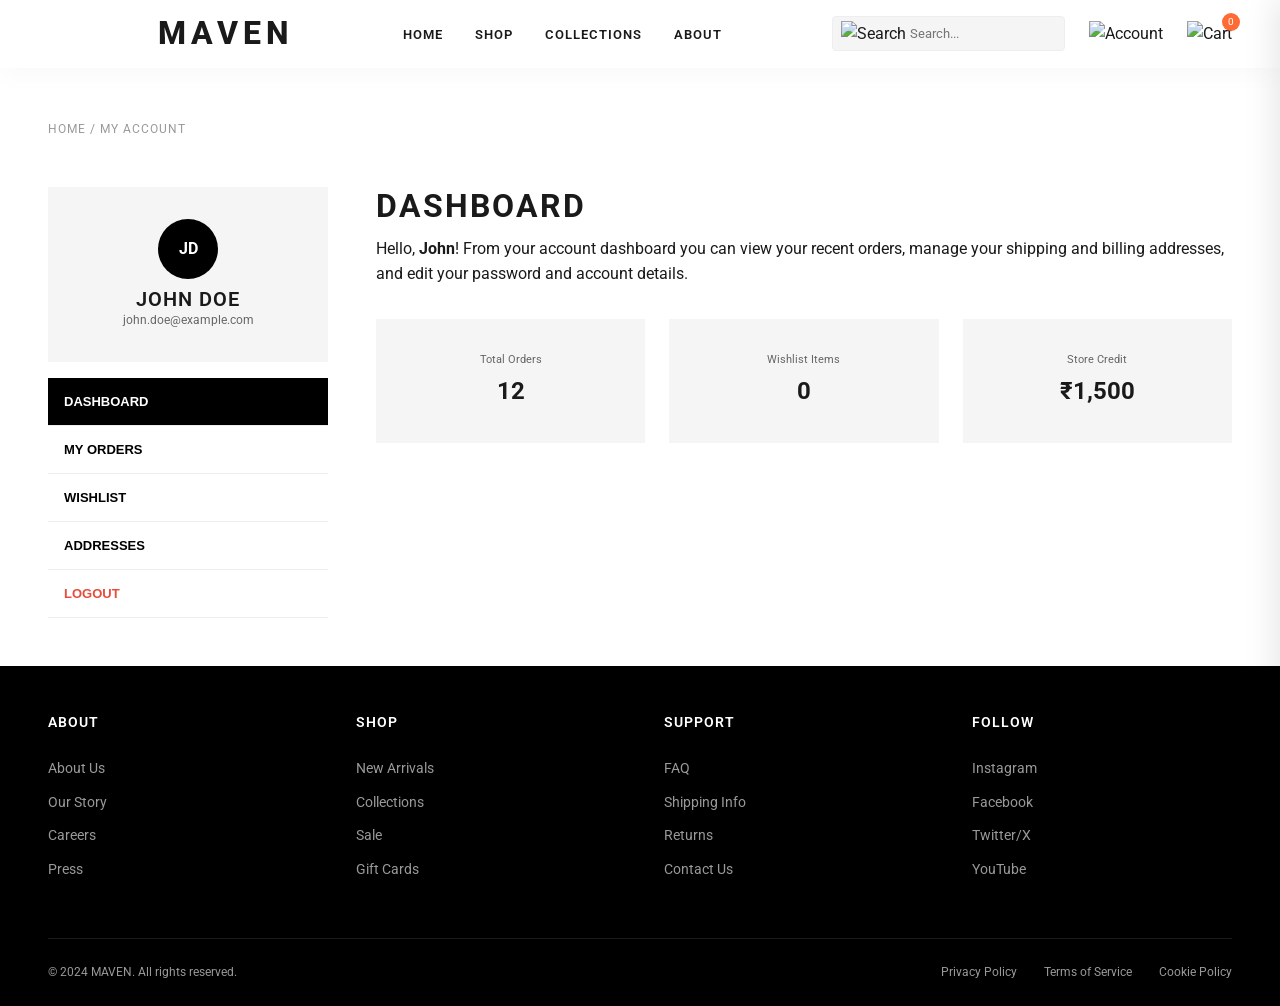
==== commit a6dca2ed: "Enhance aesthetics, fix images, add PWA support and mobile optimization" ====
--- a/account.html
+++ b/account.html
@@ -3,38 +3,25 @@
 <head>
     <meta charset="UTF-8">
     <meta name="viewport" content="width=device-width, initial-scale=1.0">
-    <title>Profile | AURA LUXE</title>
+    <title>My Account | MAVEN</title>
     <link rel="stylesheet" href="style.css">
 </head>
 <body>
     <header class="header scrolled">
         <div class="container nav-container">
-            <div class="mobile-menu-btn" id="mobileMenuBtn">
-                <span></span>
-                <span></span>
-                <span></span>
-            </div>
-            <div class="logo">
-                <a href="index.html">AURA</a>
-            </div>
+            <div class="mobile-menu-btn" id="mobileMenuBtn"><span></span><span></span><span></span></div>
+            <div class="logo"><a href="index.html">MAVEN</a></div>
             <nav class="main-nav" id="mainNav">
                 <ul>
-                    <li><a href="index.html">Collections</a></li>
-                    <li><a href="index.html#featured">Curated</a></li>
-                    <li><a href="index.html#shop">Shop All</a></li>
-                    <li><a href="index.html#philosophy">Heritage</a></li>
-                    <li class="mobile-only"><a href="account.html">Profile</a></li>
-                    <li><a href="account.html#wishlist" class="mobile-only">Wishlist</a></li>
+                    <li><a href="index.html#home">HOME</a></li>
+                    <li><a href="index.html#shop">SHOP</a></li>
+                    <li><a href="index.html#categories">COLLECTIONS</a></li>
+                    <li><a href="index.html#philosophy">ABOUT</a></li>
                 </ul>
             </nav>
             <div class="header-icons">
-                <div class="search-container">
-                    <img src="https://img.icons8.com/material-outlined/20/ffffff/search--v1.png" alt="Search">
-                    <input type="text" id="searchInput" placeholder="Search collection...">
-                </div>
-                <a href="account.html" class="icon account-icon" aria-label="Account">
-                    <img src="https://img.icons8.com/material-outlined/24/000000/user-male-circle.png" alt="Account">
-                </a>
+                <div class="search-container"><img src="https://img.icons8.com/material-outlined/20/000000/search--v1.png" alt="Search"><input type="text" id="searchInput" placeholder="Search..."></div>
+                <a href="account.html" class="icon account-icon"><img src="https://img.icons8.com/material-outlined/24/000000/user-male-circle.png" alt="Account"></a>
                 <div class="icon cart-icon" id="cartIconTrigger" aria-label="Cart" onclick="openCartDrawer()">
                     <img src="https://img.icons8.com/material-outlined/24/000000/shopping-cart.png" alt="Cart">
                     <span class="cart-count">0</span>
@@ -43,123 +30,200 @@
         </div>
     </header>
 
-    <section class="account-section" style="padding-top: 150px;">
+    <!-- Cart Drawer -->
+    <div class="cart-overlay" id="cartOverlay" onclick="closeCartDrawer()"></div>
+    <div class="cart-drawer" id="cartDrawer">
+        <div class="cart-drawer-header">
+            <h3>YOUR CART</h3>
+            <span class="close-cart" onclick="closeCartDrawer()">&times;</span>
+        </div>
+        <div class="cart-drawer-items" id="cartDrawerItems"></div>
+        <div class="cart-drawer-footer">
+            <div class="summary-row" style="margin-bottom: 15px; font-weight: 700;">
+                <span>SUBTOTAL</span>
+                <span id="cartDrawerTotal">₹0</span>
+            </div>
+            <p style="font-size: 11px; color: var(--text-light); margin-bottom: 20px;">FREE delivery on orders above ₹3,000</p>
+            <a href="cart.html" class="btn btn-outline" style="width: 100%; margin-bottom: 10px;">VIEW CART</a>
+            <a href="checkout.html" class="btn btn-primary" style="width: 100%;">CHECKOUT</a>
+        </div>
+    </div>
+
+    <div class="breadcrumb"><div class="container"><p><a href="index.html">Home</a> / My Account</p></div></div>
+
+    <section class="account-section">
         <div class="container">
             <div class="account-container">
-                <aside class="account-sidebar glass" style="padding: 2rem; border-radius: 16px;">
+                <aside class="account-sidebar">
                     <div class="user-brief">
                         <div class="avatar">JD</div>
-                        <h3>John Doe</h3>
-                        <p style="color: var(--text-muted); font-size: 0.8rem;">Platinum Member</p>
+                        <h4>JOHN DOE</h4>
+                        <p style="font-size: 12px; color: var(--text-light);">john.doe@example.com</p>
                     </div>
                     <nav class="account-nav">
-                        <button class="acc-nav-btn active" onclick="showAccountTab(this, 'orders')">Order History</button>
-                        <button class="acc-nav-btn" onclick="showAccountTab(this, 'wishlist-tab')">Wishlist</button>
-                        <button class="acc-nav-btn" onclick="showAccountTab(this, 'addresses')">Saved Addresses</button>
-                        <button class="acc-nav-btn" onclick="showAccountTab(this, 'rewards')">Aura Rewards</button>
+                        <button class="acc-nav-btn active" data-section="dashboard">DASHBOARD</button>
+                        <button class="acc-nav-btn" data-section="orders">MY ORDERS</button>
+                        <button class="acc-nav-btn" data-section="wishlist">WISHLIST</button>
+                        <button class="acc-nav-btn" data-section="addresses">ADDRESSES</button>
+                        <button class="acc-nav-btn" style="color: var(--error);">LOGOUT</button>
                     </nav>
                 </aside>
 
-                <main class="account-main glass" style="padding: 3rem; border-radius: 24px; flex: 1;">
-                    <div id="orders" class="account-tab-content active">
-                        <h2>Order History</h2>
+                <main class="account-main">
+                    <div id="dashboard" class="account-section-content active">
+                        <h3>DASHBOARD</h3>
+                        <p style="margin-top: 10px;">Hello, <strong>John</strong>! From your account dashboard you can view your recent orders, manage your shipping and billing addresses, and edit your password and account details.</p>
+
                         <div class="dashboard-stats">
-                            <div class="stat-card glass">
-                                <span>TOTAL ORDERS</span>
-                                <strong>12</strong>
-                            </div>
-                            <div class="stat-card glass">
-                                <span>WISHLIST ITEMS</span>
-                                <strong id="wishlistCount">0</strong>
-                            </div>
-                            <div class="stat-card glass">
-                                <span>REWARD POINTS</span>
-                                <strong>2,450</strong>
-                            </div>
-                        </div>
-                        <p style="color: var(--text-muted); text-align: center; padding: 4rem;">No recent orders found.</p>
-                    </div>
-
-                    <div id="wishlist-tab" class="account-tab-content">
-                        <h2>My Wishlist</h2>
-                        <div class="product-grid" id="accountWishlistGrid">
-                            <!-- Wishlist items will be injected here -->
-                        </div>
-                    </div>
-
-                    <div id="addresses" class="account-tab-content">
-                        <h2>Saved Addresses</h2>
-                        <div class="glass" style="padding: 2rem; border-radius: 12px; margin-top: 2rem;">
-                            <p><strong>Primary Address</strong></p>
-                            <p style="color: var(--text-muted);">123 Luxury Lane, Worli, Mumbai, 400018</p>
-                            <button class="btn btn-outline" style="margin-top: 1rem; padding: 0.5rem 1rem;">Edit</button>
-                        </div>
-                    </div>
-
-                    <div id="rewards" class="account-tab-content">
-                        <h2>Aura Rewards</h2>
-                        <div class="glass" style="padding: 2rem; border-radius: 12px; margin-top: 2rem; text-align: center;">
-                            <p style="font-size: 1.5rem; margin-bottom: 1rem;">You have <strong>2,450</strong> Points</p>
-                            <p style="color: var(--text-muted);">Redeem points for exclusive discounts and early access to drops.</p>
-                            <button class="btn btn-primary" style="margin-top: 2rem;">REDEEM NOW</button>
+                            <div class="stat-card"><span>Total Orders</span><strong>12</strong></div>
+                            <div class="stat-card"><span>Wishlist Items</span><strong id="wishlistCountStat">0</strong></div>
+                            <div class="stat-card"><span>Store Credit</span><strong>₹1,500</strong></div>
+                        </div>
+                    </div>
+
+                    <div id="orders" class="account-section-content">
+                        <h3>MY ORDERS</h3>
+                        <div style="margin-top: 20px; overflow-x: auto;">
+                            <table class="specs-table">
+                                <thead><tr><th>Order #</th><th>Date</th><th>Status</th><th>Total</th></tr></thead>
+                                <tbody>
+                                    <tr><td>#MVN-8492</td><td>Oct 12, 2024</td><td>Delivered</td><td>₹12,499</td></tr>
+                                    <tr><td>#MVN-8210</td><td>Sep 28, 2024</td><td>Delivered</td><td>₹5,999</td></tr>
+                                </tbody>
+                            </table>
+                        </div>
+                    </div>
+
+                    <div id="wishlist" class="account-section-content">
+                        <h3>WISHLIST</h3>
+                        <div class="product-grid" id="wishlistGrid" style="margin-top: 20px;">
+                            <!-- Wishlist items injected by JS -->
                         </div>
                     </div>
                 </main>
             </div>
         </div>
     </section>
+
+    <footer class="footer">
+        <div class="container">
+            <div class="footer-container">
+                <div class="footer-column">
+                    <h4>ABOUT</h4>
+                    <ul>
+                        <li><a href="#">About Us</a></li>
+                        <li><a href="#">Our Story</a></li>
+                        <li><a href="#">Careers</a></li>
+                        <li><a href="#">Press</a></li>
+                    </ul>
+                </div>
+                <div class="footer-column">
+                    <h4>SHOP</h4>
+                    <ul>
+                        <li><a href="index.html#shop">New Arrivals</a></li>
+                        <li><a href="index.html#categories">Collections</a></li>
+                        <li><a href="index.html#shop">Sale</a></li>
+                        <li><a href="#">Gift Cards</a></li>
+                    </ul>
+                </div>
+                <div class="footer-column">
+                    <h4>SUPPORT</h4>
+                    <ul>
+                        <li><a href="#">FAQ</a></li>
+                        <li><a href="#">Shipping Info</a></li>
+                        <li><a href="#">Returns</a></li>
+                        <li><a href="#">Contact Us</a></li>
+                    </ul>
+                </div>
+                <div class="footer-column">
+                    <h4>FOLLOW</h4>
+                    <ul>
+                        <li><a href="#">Instagram</a></li>
+                        <li><a href="#">Facebook</a></li>
+                        <li><a href="#">Twitter/X</a></li>
+                        <li><a href="#">YouTube</a></li>
+                    </ul>
+                </div>
+            </div>
+            <div class="footer-bottom">
+                <p>&copy; 2024 MAVEN. All rights reserved.</p>
+                <div class="footer-links">
+                    <a href="#">Privacy Policy</a>
+                    <a href="#">Terms of Service</a>
+                    <a href="#">Cookie Policy</a>
+                </div>
+            </div>
+        </div>
+    </footer>
 
     <script src="script.js"></script>
     <script>
-        window.showAccountTab = function(btn, tabId) {
-            document.querySelectorAll('.acc-nav-btn').forEach(b => b.classList.remove('active'));
-            document.querySelectorAll('.account-tab-content').forEach(c => c.classList.remove('active'));
-            btn.classList.add('active');
-            document.getElementById(tabId).classList.add('active');
-
-            if (tabId === 'wishlist-tab') {
-                renderWishlistInAccount();
+        document.addEventListener('DOMContentLoaded', () => {
+            const navBtns = document.querySelectorAll('.acc-nav-btn');
+            const sections = document.querySelectorAll('.account-section-content');
+
+            navBtns.forEach(btn => {
+                btn.addEventListener('click', () => {
+                    const target = btn.getAttribute('data-section');
+                    if (!target) return;
+
+                    navBtns.forEach(b => b.classList.remove('active'));
+                    sections.forEach(s => s.classList.remove('active'));
+
+                    btn.classList.add('active');
+                    const targetEl = document.getElementById(target);
+                    if (targetEl) targetEl.classList.add('active');
+
+                    if (target === 'wishlist') {
+                        renderWishlist();
+                    }
+                });
+            });
+
+            function renderWishlist() {
+                const wishlistGrid = document.getElementById('wishlistGrid');
+                if (!wishlistGrid) return;
+
+                const wishlistIds = JSON.parse(localStorage.getItem('maven_wishlist')) || [];
+                const wishlistItems = products.filter(p => wishlistIds.includes(p.id));
+
+                document.getElementById('wishlistCountStat').textContent = wishlistIds.length;
+
+                if (wishlistItems.length === 0) {
+                    wishlistGrid.innerHTML = '<p style="grid-column: span 3; text-align: center; padding: 40px; color: var(--text-light);">Your wishlist is empty.</p>';
+                    return;
+                }
+
+                wishlistGrid.innerHTML = '';
+                wishlistItems.forEach(p => {
+                    const card = document.createElement('div');
+                    card.className = 'product-card';
+                    card.innerHTML = `
+                        <div class="product-image-container">
+                            <a href="product.html?id=${p.id}"><img src="${p.image}" alt="${p.name}"></a>
+                            <button onclick="removeFromWishlist(${p.id})" style="position: absolute; top: 10px; right: 10px; background: white; border: none; border-radius: 50%; width: 30px; height: 30px; cursor: pointer; display: flex; align-items: center; justify-content: center; box-shadow: 0 2px 10px rgba(0,0,0,0.1);">✕</button>
+                        </div>
+                        <div class="product-info">
+                            <h4 class="product-name">${p.name}</h4>
+                            <p class="product-price">${formatPrice(p.price)}</p>
+                        </div>`;
+                    wishlistGrid.appendChild(card);
+                });
             }
-        };
-
-        function renderWishlistInAccount() {
-            const grid = document.getElementById('accountWishlistGrid');
-            if (!grid) return;
-
-            if (wishlist.length === 0) {
-                grid.innerHTML = '<p style="grid-column: 1/-1; text-align: center; color: var(--text-muted); padding: 4rem;">Your wishlist is empty.</p>';
-                return;
-            }
-
-            grid.innerHTML = wishlist.map(product => `
-                <div class="product-card">
-                    <div class="product-image-container">
-                        <img src="${product.image}" alt="${product.name}">
-                    </div>
-                    <div class="product-info">
-                        <h3 style="font-size: 1rem;">${product.name}</h3>
-                        <p style="color: var(--accent-primary);">${formatPrice(product.price)}</p>
-                        <button class="btn btn-outline" style="width: 100%; margin-top: 1rem; padding: 0.5rem;" onclick="location.href='product.html?id=${product.id}'">VIEW ITEM</button>
-                    </div>
-                </div>
-            `).join('');
-        }
-
-        document.addEventListener('DOMContentLoaded', () => {
-            document.getElementById('wishlistCount').textContent = wishlist.length;
-
-            // Check for hash to open wishlist tab
-            if (window.location.hash === '#wishlist') {
-                const wishlistBtn = document.querySelector('button[onclick*="wishlist-tab"]');
-                if (wishlistBtn) wishlistBtn.click();
-            }
+
+            window.removeFromWishlist = function(id) {
+                let wishlist = JSON.parse(localStorage.getItem('maven_wishlist')) || [];
+                wishlist = wishlist.filter(pId => pId !== id);
+                localStorage.setItem('maven_wishlist', JSON.stringify(wishlist));
+                renderWishlist();
+                showToast("Removed from wishlist");
+            };
+
+            // Initial stat update
+            const wishlistIds = JSON.parse(localStorage.getItem('maven_wishlist')) || [];
+            document.getElementById('wishlistCountStat').textContent = wishlistIds.length;
+            renderWishlist();
         });
     </script>
-    <style>
-        .account-tab-content { display: none; }
-        .account-tab-content.active { display: block; }
-        .acc-nav-btn { width: 100%; text-align: left; padding: 1rem; background: transparent; border: none; color: var(--text-muted); cursor: pointer; transition: 0.3s; border-radius: 8px; }
-        .acc-nav-btn.active { background: rgba(139, 92, 246, 0.1); color: var(--accent-primary); }
-    </style>
 </body>
 </html>
--- a/style.css
+++ b/style.css
@@ -1,51 +1,56 @@
-@import url('https://fonts.googleapis.com/css2?family=Inter:wght@300;400;500;600;700;800&family=Space+Grotesk:wght@300;400;500;600;700&family=Outfit:wght@300;400;500;600;700;800&display=swap');
+@import url('https://fonts.googleapis.com/css2?family=Montserrat:wght@300;400;500;600;700;800&family=Playfair+Display:ital,wght@0,400;0,700;1,400&family=Inter:wght@300;400;500;600;700&family=Roboto:wght@300;400;500;700&display=swap');
 
 :root {
-    /* Aura AI Color Palette */
-    --bg-dark: #0a0a0c;
-    --bg-card: #141417;
-    --bg-nav: rgba(10, 10, 12, 0.85);
-
-    --accent-primary: #8b5cf6; /* Purple */
-    --accent-secondary: #3b82f6; /* Blue */
-    --accent-glow: rgba(139, 92, 246, 0.5);
-
-    --text-main: #f8fafc;
-    --text-muted: #94a3b8;
-    --text-dim: #64748b;
-
-    --border-dim: rgba(255, 255, 255, 0.08);
-    --border-bright: rgba(139, 92, 246, 0.3);
-
-    --success: #10b981;
-    --warning: #f59e0b;
-    --error: #ef4444;
-
-    /* Spacing */
-    --space-xs: 0.5rem;
-    --space-sm: 1rem;
-    --space-md: 1.5rem;
-    --space-lg: 2rem;
-    --space-xl: 4rem;
-    --space-2xl: 8rem;
-
-    /* Typography */
-    --font-heading: 'Space Grotesk', sans-serif;
-    --font-body: 'Inter', sans-serif;
-    --font-accent: 'Outfit', sans-serif;
-
+    /* Color Palette from JSON */
+    --primary-black: #000000;
+    --primary-light: #1a1a1a;
+    --accent-orange: #ff6b35;
+    --accent-orange-dark: #ff5520;
+    --text-dark: #1a1a1a;
+    --text-light: #666666;
+    --text-lighter: #999999;
+    --bg-light: #f5f5f5;
+    --white: #ffffff;
+    --border-color: #eeeeee;
+    --success: #2ecc71;
+    --warning: #f39c12;
+    --error: #e74c3c;
+
+    /* MAVEN original aliases for compatibility */
+    --secondary-black: #1a1a1a;
+    --dark-gray: #2a2a2a;
+    --medium-gray: #4a4a4a;
+    --light-gray: #666666;
+    --border-gray: #eeeeee;
+    --accent-gold: #ff6b35; /* Redirect gold to new orange accent */
+    --accent-red: #e74c3c;
+    --success-green: #2ecc71;
+
+    /* Typography from JSON */
+    --font-heading: 'Roboto', 'Montserrat', sans-serif;
+    --font-body: 'Roboto', 'Inter', -apple-system, BlinkMacSystemFont, 'Segoe UI', sans-serif;
+    --font-accent: 'Playfair Display', serif;
+
+    /* Spacing System from JSON */
+    --space-xs: 0.25rem;
+    --space-sm: 0.5rem;
+    --space-md: 1rem;
+    --space-lg: 1.5rem;
+    --space-xl: 2rem;
+    --space-2xl: 3rem;
+
+    /* MAVEN original spacing aliases */
+    --space-s: 0.5rem;
+    --space-m: 1rem;
+    --space-l: 1.5rem;
+    --space-xxl: 3rem;
+
+    /* Transitions */
+    --transition-fast: 0.2s cubic-bezier(0.4, 0, 0.2, 1);
     --transition-base: 0.3s cubic-bezier(0.4, 0, 0.2, 1);
+
+    /* Container */
     --container-width: 1400px;
-
-    /* MAVEN Compatibility Variables */
-    --primary-black: var(--bg-dark);
-    --white: var(--text-main);
-    --accent-orange: var(--accent-primary);
-    --text-dark: var(--text-main);
-    --text-light: var(--text-muted);
-    --bg-light: var(--bg-card);
-    --border-gray: var(--border-dim);
-    --space-xxl: var(--space-xl);
 }
 
 /* Base Styles */
@@ -63,8 +68,8 @@
     font-family: var(--font-body);
     font-size: 16px;
     line-height: 1.6;
-    color: var(--text-main);
-    background-color: var(--bg-dark);
+    color: var(--text-dark);
+    background-color: var(--white);
     overflow-x: hidden;
 }
 
@@ -86,62 +91,91 @@
 h1, h2, h3, h4, h5, h6 {
     font-family: var(--font-heading);
     font-weight: 700;
-    line-height: 1.1;
-    letter-spacing: -0.02em;
-}
+    letter-spacing: 2px;
+    text-transform: uppercase;
+    line-height: 1.2;
+}
+
+h1 { font-size: 72px; font-weight: 800; letter-spacing: -2px; text-transform: uppercase; }
+h2 { font-size: 48px; font-weight: 700; letter-spacing: -1px; }
+h3 { font-size: 32px; font-weight: 700; }
+h4 { font-size: 20px; font-weight: 600; letter-spacing: 1px; }
 
 .container {
     max-width: var(--container-width);
     margin: 0 auto;
-    padding: 0 var(--space-lg);
-}
-
-/* Glassmorphism */
-.glass {
-    background: rgba(255, 255, 255, 0.03);
-    backdrop-filter: blur(12px);
-    -webkit-backdrop-filter: blur(12px);
-    border: 1px solid var(--border-dim);
-}
-
-/* Buttons */
+    padding: 0 var(--space-xxl);
+}
+
+/* Components */
 .btn {
     display: inline-flex;
     align-items: center;
     justify-content: center;
-    padding: 1rem 2rem;
+    padding: var(--space-m) var(--space-xxl);
     font-family: var(--font-heading);
-    font-size: 1rem;
+    font-size: 14px;
     font-weight: 600;
-    cursor: pointer;
-    border-radius: 8px;
+    letter-spacing: 2px;
+    text-transform: uppercase;
+    cursor: pointer;
+    border: 1px solid var(--primary-black);
+    background: transparent;
     transition: var(--transition-base);
     position: relative;
     overflow: hidden;
+    z-index: 1;
 }
 
 .btn-primary {
-    background: var(--accent-primary);
-    color: white;
-    border: none;
-    box-shadow: 0 4px 20px rgba(139, 92, 246, 0.3);
-}
-
-.btn-primary:hover {
-    transform: translateY(-2px);
-    box-shadow: 0 8px 30px rgba(139, 92, 246, 0.5);
-    background: #7c3aed;
+    background: var(--primary-black);
+    color: var(--white);
+}
+
+.btn-primary::before {
+    content: '';
+    position: absolute;
+    top: 0;
+    left: -100%;
+    width: 100%;
+    height: 100%;
+    background: var(--accent-orange);
+    transition: var(--transition-base);
+    z-index: -1;
+}
+
+.btn-primary:hover::before {
+    left: 0;
+}
+
+.btn:active {
+    transform: scale(0.98);
 }
 
 .btn-outline {
     background: transparent;
-    color: var(--text-main);
-    border: 1px solid var(--border-dim);
+    color: var(--primary-black);
 }
 
 .btn-outline:hover {
-    background: rgba(255, 255, 255, 0.05);
-    border-color: var(--accent-primary);
+    background: var(--primary-black);
+    color: var(--white);
+}
+
+.section-title {
+    text-align: center;
+    margin-bottom: var(--space-xxl);
+}
+
+.section-title h2 {
+    font-size: 36px;
+    margin-bottom: var(--space-m);
+}
+
+.section-title p {
+    color: var(--text-light);
+    max-width: 600px;
+    margin: 0 auto;
 }
 
 /* Header */
@@ -151,15 +185,18 @@
     left: 0;
     width: 100%;
     z-index: 1000;
-    padding: 1.5rem 0;
+    background: transparent;
+    padding: var(--space-l) 0;
     transition: var(--transition-base);
 }
 
 .header.scrolled {
-    background: var(--bg-nav);
+    background: rgba(255, 255, 255, 0.8);
     backdrop-filter: blur(10px);
-    padding: 1rem 0;
-    border-bottom: 1px solid var(--border-dim);
+    -webkit-backdrop-filter: blur(10px);
+    padding: var(--space-s) 0;
+    box-shadow: 0 4px 30px rgba(0, 0, 0, 0.03);
+    border-bottom: 1px solid rgba(255, 255, 255, 0.3);
 }
 
 .nav-container {
@@ -169,66 +206,65 @@
 }
 
 .logo a {
-    font-size: 2rem;
+    font-size: 32px;
     font-weight: 800;
-    font-family: var(--font-heading);
-    background: linear-gradient(to right, #8b5cf6, #3b82f6);
-    -webkit-background-clip: text;
-    -webkit-text-fill-color: transparent;
-    letter-spacing: -1px;
+    letter-spacing: 5px;
 }
 
 .main-nav ul {
     display: flex;
-    gap: 2.5rem;
+    gap: var(--space-xl);
+}
+
+.mobile-only {
+    display: none !important;
 }
 
 .main-nav ul li a {
-    font-size: 0.9rem;
-    font-weight: 500;
-    color: var(--text-muted);
-}
-
-.main-nav ul li a:hover {
-    color: var(--text-main);
+    font-size: 13px;
+    font-weight: 600;
+    letter-spacing: 1px;
+    color: inherit;
 }
 
 .header-icons {
     display: flex;
     align-items: center;
-    gap: 1.5rem;
+    gap: var(--space-l);
 }
 
 .search-container {
     display: flex;
     align-items: center;
-    background: rgba(255, 255, 255, 0.05);
-    padding: 0.5rem 1rem;
-    border-radius: 99px;
-    border: 1px solid var(--border-dim);
+    background: var(--bg-light);
+    padding: var(--space-xs) var(--space-s);
+    border-radius: 4px;
+    border: 1px solid var(--border-gray);
 }
 
 .search-container input {
     border: none;
     background: transparent;
-    padding-left: 0.5rem;
-    color: var(--text-main);
+    padding: var(--space-xs);
+    font-size: 13px;
+    width: 150px;
     outline: none;
-    width: 120px;
+    font-family: var(--font-body);
 }
 
 .icon {
-    filter: invert(1);
-    cursor: pointer;
     position: relative;
+    display: flex;
+    align-items: center;
+    cursor: pointer;
 }
 
 .cart-count {
     position: absolute;
     top: -8px;
     right: -8px;
-    background: var(--accent-primary);
-    color: white;
+    background: var(--accent-orange);
+    color: var(--white);
     font-size: 10px;
     width: 18px;
     height: 18px;
@@ -236,154 +272,28 @@
     display: flex;
     align-items: center;
     justify-content: center;
-    filter: invert(0);
-}
-
-/* Hero Section */
-.hero {
-    min-height: 100vh;
-    display: flex;
-    align-items: center;
-    position: relative;
-    padding-top: 80px;
-}
-
-.hero-visual {
-    position: absolute;
-    right: 0;
-    top: 50%;
-    transform: translateY(-50%);
-    width: 50%;
-    height: 100%;
-    display: flex;
-    justify-content: center;
-    align-items: center;
-    z-index: 1;
-}
-
-.aura-orb {
-    width: 500px;
-    height: 500px;
-    background: radial-gradient(circle, var(--accent-primary) 0%, transparent 70%);
-    border-radius: 50%;
-    filter: blur(80px);
-    opacity: 0.3;
-    animation: pulse 8s infinite alternate;
-}
-
-@keyframes pulse {
-    0% { transform: scale(1) translate(0, 0); opacity: 0.3; }
-    100% { transform: scale(1.2) translate(20px, -20px); opacity: 0.5; }
-}
-
-.hero-content {
-    position: relative;
-    z-index: 2;
-    max-width: 800px;
-}
-
-.hero-content h1 {
-    font-size: 5.5rem;
-    margin-bottom: 1.5rem;
-    line-height: 1;
-}
-
-.hero-content h1 span {
-    display: block;
-    background: linear-gradient(to right, #fff, #94a3b8);
-    -webkit-background-clip: text;
-    -webkit-text-fill-color: transparent;
-}
-
-.hero-content p {
-    font-size: 1.25rem;
-    color: var(--text-muted);
-    margin-bottom: 2.5rem;
-    max-width: 600px;
-}
-
-/* Product Cards */
-.product-grid {
-    display: grid;
-    grid-template-columns: repeat(auto-fill, minmax(300px, 1fr));
-    gap: 2rem;
-    margin-top: 3rem;
-}
-
-.product-card {
-    background: var(--bg-card);
-    border: 1px solid var(--border-dim);
-    border-radius: 16px;
-    padding: 1.5rem;
-    transition: var(--transition-base);
-}
-
-.product-card:hover {
-    border-color: var(--border-bright);
-    transform: translateY(-5px);
-    box-shadow: 0 10px 40px rgba(0,0,0,0.4);
-}
-
-.product-image-container {
-    aspect-ratio: 16/10;
-    background: #1a1a1f;
-    border-radius: 12px;
-    overflow: hidden;
-    margin-bottom: 1.5rem;
-    display: flex;
-    align-items: center;
-    justify-content: center;
-}
-
-.product-image-container img {
-    width: 100%;
-    height: 100%;
-    object-fit: cover;
-    opacity: 0.8;
-    transition: var(--transition-base);
-}
-
-.product-card:hover img {
-    opacity: 1;
-    transform: scale(1.05);
-}
-
-.product-info h3 {
-    font-size: 1.5rem;
-    margin-bottom: 0.5rem;
-}
-
-.product-category {
-    font-size: 0.8rem;
-    color: var(--accent-primary);
-    text-transform: uppercase;
-    font-weight: 700;
-    letter-spacing: 1px;
-    margin-bottom: 1rem;
-    display: block;
-}
-
-.product-price {
-    font-size: 1.25rem;
-    font-weight: 700;
-    color: var(--text-main);
-    display: flex;
-    justify-content: space-between;
-    align-items: center;
-}
-
-/* Cart Drawer (Re-themed) */
+}
+
+/* Cart Drawer Styles */
 .cart-drawer {
     position: fixed;
     top: 0;
     right: -450px;
     width: 450px;
     height: 100%;
-    background: var(--bg-card);
+    background: var(--white);
     z-index: 3000;
-    box-shadow: -10px 0 50px rgba(0,0,0,0.5);
+    box-shadow: -5px 0 30px rgba(0,0,0,0.1);
     transition: var(--transition-base);
-    border-left: 1px solid var(--border-dim);
+    display: flex;
+    flex-direction: column;
+}
+
+@media (max-width: 480px) {
+    .cart-drawer {
+        width: 100%;
+        right: -100%;
+    }
 }
 
 .cart-drawer.active {
@@ -391,130 +301,1305 @@
 }
 
 .cart-drawer-header {
-    padding: 2rem;
-    border-bottom: 1px solid var(--border-dim);
+    padding: var(--space-xl);
+    border-bottom: 1px solid var(--border-gray);
+    display: flex;
+    justify-content: space-between;
+    align-items: center;
+}
+
+.close-cart {
+    font-size: 24px;
+    cursor: pointer;
+}
+
+.cart-drawer-items {
+    flex: 1;
+    overflow-y: auto;
+    padding: var(--space-xl);
+}
+
+.cart-drawer-footer {
+    padding: var(--space-xl);
+    border-top: 1px solid var(--border-gray);
+    background: var(--bg-light);
+}
+
+.cart-overlay {
+    position: fixed;
+    top: 0;
+    left: 0;
+    width: 100%;
+    height: 100%;
+    background: rgba(0,0,0,0.5);
+    z-index: 2999;
+    display: none;
+}
+
+.cart-overlay.active {
+    display: block;
+}
+
+/* Hero Section */
+.hero {
+    height: 100vh;
+    position: relative;
+    display: flex;
+    align-items: center;
+    overflow: hidden;
+}
+
+.hero-image {
+    position: absolute;
+    top: 0;
+    left: 0;
+    width: 100%;
+    height: 100%;
+    background-size: cover;
+    background-position: center;
+    transform: scale(1.05);
+    transition: transform 10s ease;
+}
+
+.hero:hover .hero-image {
+    transform: scale(1);
+}
+
+.hero-overlay {
+    position: absolute;
+    top: 0;
+    left: 0;
+    width: 100%;
+    height: 100%;
+    background: linear-gradient(135deg, rgba(0,0,0,0.8) 0%, rgba(26,26,26,0.6) 100%);
+}
+
+.hero-content {
+    position: relative;
+    z-index: 10;
+    color: var(--white);
+    width: 100%;
+}
+
+.hero-content .est {
+    display: block;
+    font-size: 14px;
+    margin-bottom: var(--space-l);
+    letter-spacing: 4px;
+}
+
+.hero-content h1 {
+    font-size: 100px;
+    margin-bottom: var(--space-m);
+}
+
+.hero-content .subheadline {
+    font-size: 18px;
+    letter-spacing: 3px;
+    margin-bottom: var(--space-xxl);
+    font-weight: 300;
+    max-width: 600px;
+}
+
+/* Featured Collection */
+.featured-grid {
+    display: grid;
+    grid-template-columns: repeat(3, 1fr);
+    gap: var(--space-xl);
+    margin-top: var(--space-xxl);
+}
+
+/* Categories Section */
+.categories-grid {
+    display: grid;
+    grid-template-columns: repeat(3, 1fr);
+    gap: var(--space-xl);
+}
+
+.category-card {
+    position: relative;
+    overflow: hidden;
+    cursor: pointer;
+}
+
+.category-image {
+    aspect-ratio: 3/4;
+    overflow: hidden;
+    margin-bottom: var(--space-m);
+}
+
+.category-image img {
+    width: 100%;
+    height: 100%;
+    object-fit: cover;
+    transition: var(--transition-base);
+}
+
+.quick-view-overlay {
+    position: absolute;
+    bottom: 0;
+    left: 0;
+    width: 100%;
+    background: rgba(10,10,10,0.8);
+    color: var(--white);
+    padding: var(--space-s);
+    text-align: center;
+    font-size: 11px;
+    font-weight: 700;
+    letter-spacing: 1px;
+    transform: translateY(100%);
+    transition: var(--transition-base);
+    cursor: pointer;
+}
+
+.product-card:hover .quick-view-overlay {
+    transform: translateY(0);
+}
+
+.category-card:hover .category-image img {
+    transform: scale(1.05);
+}
+
+.category-info h3 {
+    font-size: 20px;
+    margin-bottom: var(--space-xs);
+}
+
+.category-info p {
+    color: var(--text-light);
+    font-size: 14px;
+    margin-bottom: var(--space-m);
+}
+
+.explore-link {
+    font-size: 12px;
+    font-weight: 700;
+    letter-spacing: 2px;
+    opacity: 0.6;
+}
+
+.category-card:hover .explore-link {
+    opacity: 1;
+    color: var(--accent-orange);
+}
+
+/* Shop Section Layout */
+.showcase-container {
+    display: flex;
+    gap: var(--space-xxl);
+    margin-top: var(--space-xxl);
+}
+
+.filters-sidebar {
+    flex: 0 0 250px;
+}
+
+.filter-group {
+    margin-bottom: var(--space-xl);
+}
+
+.filter-group h4 {
+    font-size: 14px;
+    margin-bottom: var(--space-m);
+    border-bottom: 1px solid var(--border-gray);
+    padding-bottom: var(--space-s);
+}
+
+.filter-options label {
+    display: block;
+    margin-bottom: var(--space-s);
+    font-size: 14px;
+    cursor: pointer;
+}
+
+.product-main {
+    flex: 1;
+}
+
+.sort-options {
+    display: flex;
+    justify-content: flex-end;
+    align-items: center;
+    margin-bottom: var(--space-l);
+    gap: var(--space-m);
+}
+
+.sort-options select {
+    padding: var(--space-s) var(--space-m);
+    border: 1px solid var(--border-gray);
+    font-family: var(--font-body);
+}
+
+.product-grid {
+    display: grid;
+    grid-template-columns: repeat(3, 1fr);
+    gap: var(--space-xl);
+}
+
+/* Philosophy Section */
+.philosophy-section {
+    position: relative;
+    height: 600px;
+    background: linear-gradient(rgba(0,0,0,0.5), rgba(0,0,0,0.5)),
+                url('https://images.unsplash.com/photo-1441984904996-e0b6ba687e04?q=80&w=2070&auto=format&fit=crop');
+    background-size: cover;
+    background-position: center;
+    background-attachment: fixed;
+    display: flex;
+    align-items: center;
+    justify-content: center;
+    text-align: center;
+    color: var(--white);
+    margin: var(--space-xxl) 0;
+}
+
+.philosophy-content h2 {
+    font-size: 72px;
+    margin-bottom: var(--space-l);
+    letter-spacing: 10px;
+}
+
+.philosophy-content p {
+    font-size: 18px;
+    max-width: 800px;
+    margin: 0 auto var(--space-xl);
+    font-weight: 300;
+}
+
+/* Testimonials */
+.testimonials {
+    padding: var(--space-xxl) 0;
+    background: var(--bg-light);
+}
+
+.testimonials-grid {
+    display: grid;
+    grid-template-columns: repeat(3, 1fr);
+    gap: var(--space-xl);
+}
+
+.testimonial-card {
+    background: var(--white);
+    padding: var(--space-xxl);
+    text-align: center;
+    box-shadow: 0 10px 30px rgba(0,0,0,0.03);
+}
+
+.testimonial-image {
+    width: 80px;
+    height: 80px;
+    border-radius: 50%;
+    overflow: hidden;
+    margin: 0 auto var(--space-l);
+}
+
+.testimonial-image img {
+    width: 100%;
+    height: 100%;
+    object-fit: cover;
+}
+
+.testimonial-text {
+    font-family: var(--font-accent);
+    font-style: italic;
+    font-size: 18px;
+    margin-bottom: var(--space-l);
+}
+
+.testimonial-author {
+    font-weight: 700;
+    font-size: 14px;
+    letter-spacing: 1px;
+}
+
+.testimonial-role {
+    font-size: 12px;
+    color: var(--text-light);
+}
+
+/* Newsletter */
+.newsletter-section {
+    padding: var(--space-xxl) 0;
+    text-align: center;
+}
+
+.newsletter-container {
+    max-width: 600px;
+    margin: 0 auto;
+}
+
+.newsletter-form {
+    display: flex;
+    gap: var(--space-s);
+    margin: var(--space-l) 0;
+}
+
+.newsletter-form input {
+    flex: 1;
+    padding: var(--space-m) var(--space-l);
+    border: 1px solid var(--border-gray);
+    font-family: var(--font-body);
 }
 
 /* Footer */
 .footer {
-    background: #050507;
-    padding: 5rem 0 2rem;
-    margin-top: 8rem;
-    border-top: 1px solid var(--border-dim);
+    background: var(--primary-black);
+    color: var(--white);
+    padding: var(--space-xxl) 0 var(--space-l);
 }
 
 .footer-container {
     display: grid;
-    grid-template-columns: 2fr 1fr 1fr 1fr;
-    gap: 4rem;
+    grid-template-columns: repeat(4, 1fr);
+    gap: var(--space-xxl);
+    margin-bottom: var(--space-xxl);
 }
 
 .footer-column h4 {
-    margin-bottom: 1.5rem;
-    color: var(--text-main);
+    margin-bottom: var(--space-l);
+    font-size: 14px;
 }
 
 .footer-column ul li {
-    margin-bottom: 0.75rem;
+    margin-bottom: var(--space-s);
 }
 
 .footer-column ul li a {
-    color: var(--text-muted);
+    color: var(--text-lighter);
+    font-size: 14px;
 }
 
 .footer-column ul li a:hover {
-    color: var(--accent-primary);
-}
-
-/* Sections */
-section {
+    color: var(--white);
+}
+
+.footer-bottom {
+    border-top: 1px solid var(--primary-light);
+    padding-top: var(--space-l);
+    display: flex;
+    justify-content: space-between;
+    font-size: 12px;
+    color: var(--text-lighter);
+}
+
+.footer-links a {
+    margin-left: var(--space-l);
+}
+
+/* Breadcrumb */
+.breadcrumb {
+    padding: 120px 0 var(--space-m);
+    background: var(--white);
+}
+
+.breadcrumb p {
+    font-size: 12px;
+    color: var(--text-lighter);
+    text-transform: uppercase;
+    letter-spacing: 1px;
+}
+
+/* Product Detail */
+.product-detail {
+    padding: var(--space-xl) 0 var(--space-xxl);
+}
+
+.product-detail-grid {
+    display: grid;
+    grid-template-columns: 1.2fr 0.8fr;
+    gap: var(--space-xxl);
+}
+
+.main-image-container {
+    position: relative;
+    aspect-ratio: 4/5;
+    background: var(--bg-light);
+    overflow: hidden;
+    margin-bottom: var(--space-m);
+}
+
+.main-image-container img {
+    width: 100%;
+    height: 100%;
+    object-fit: cover;
+}
+
+.zoom-icon {
+    position: absolute;
+    bottom: var(--space-m);
+    right: var(--space-m);
+    background: var(--white);
+    padding: var(--space-s) var(--space-m);
+    font-size: 10px;
+    font-weight: 700;
+    cursor: pointer;
+    letter-spacing: 1px;
+}
+
+.thumbnail-strip {
+    display: flex;
+    gap: var(--space-m);
+}
+
+.thumbnail {
+    width: 80px;
+    aspect-ratio: 1;
+    object-fit: cover;
+    cursor: pointer;
+    opacity: 0.6;
+    transition: var(--transition-base);
+}
+
+.thumbnail.active, .thumbnail:hover {
+    opacity: 1;
+    border: 1px solid var(--primary-black);
+}
+
+.product-brand {
+    font-size: 12px;
+    color: var(--text-light);
+    letter-spacing: 2px;
+    margin-bottom: var(--space-s);
+}
+
+.product-title {
+    font-size: 32px;
+    margin-bottom: var(--space-m);
+}
+
+.price-section {
+    display: flex;
+    align-items: center;
+    gap: var(--space-m);
+    margin-bottom: var(--space-m);
+}
+
+.current-price {
+    font-size: 24px;
+    font-weight: 700;
+}
+
+.discount-badge {
+    background: var(--accent-orange);
+    color: var(--white);
+    padding: var(--space-xs) var(--space-s);
+    font-size: 12px;
+    font-weight: 700;
+}
+
+.rating-section {
+    display: flex;
+    align-items: center;
+    gap: var(--space-s);
+    margin-bottom: var(--space-m);
+}
+
+.stars {
+    color: var(--accent-orange);
+}
+
+.review-count {
+    font-size: 13px;
+    color: var(--text-light);
+}
+
+.stock-status {
+    font-size: 13px;
+    font-weight: 700;
+    margin-bottom: var(--space-m);
+}
+
+.in-stock { color: var(--success); }
+.out-of-stock { color: var(--error); }
+
+.product-description {
+    font-size: 15px;
+    color: var(--text-light);
+    margin-bottom: var(--space-l);
+}
+
+.features-list {
+    margin-bottom: var(--space-xl);
+}
+
+.features-list li {
+    font-size: 14px;
+    margin-bottom: var(--space-xs);
+    position: relative;
+    padding-left: var(--space-l);
+}
+
+.features-list li::before {
+    content: '•';
+    position: absolute;
+    left: 0;
+    color: var(--primary-black);
+}
+
+/* Purchase Options */
+.option-group {
+    margin-bottom: var(--space-l);
+}
+
+.option-group label {
+    display: block;
+    font-size: 12px;
+    font-weight: 700;
+    margin-bottom: var(--space-s);
+    letter-spacing: 1px;
+}
+
+.size-selector {
+    display: flex;
+    gap: var(--space-s);
+}
+
+.size-btn {
+    width: 40px;
+    height: 40px;
+    border: 1px solid var(--border-gray);
+    background: transparent;
+    font-size: 12px;
+    cursor: pointer;
+}
+
+.size-btn.active {
+    background: var(--primary-black);
+    color: var(--white);
+    border-color: var(--primary-black);
+}
+
+.color-selector {
+    display: flex;
+    gap: var(--space-m);
+}
+
+.color-btn {
+    width: 30px;
+    height: 30px;
+    border-radius: 50%;
+    border: 1px solid var(--border-gray);
+    cursor: pointer;
+    position: relative;
+}
+
+.color-btn.active::after {
+    content: '';
+    position: absolute;
+    top: -4px;
+    left: -4px;
+    right: -4px;
+    bottom: -4px;
+    border: 1px solid var(--primary-black);
+    border-radius: 50%;
+}
+
+.quantity-selector {
+    display: flex;
+    border: 1px solid var(--border-gray);
+    width: fit-content;
+}
+
+.qty-btn {
+    width: 40px;
+    height: 40px;
+    border: none;
+    background: transparent;
+    cursor: pointer;
+}
+
+.quantity-selector input {
+    width: 40px;
+    text-align: center;
+    border: none;
+    border-left: 1px solid var(--border-gray);
+    border-right: 1px solid var(--border-gray);
+}
+
+.action-buttons {
+    display: flex;
+    gap: var(--space-m);
+    margin-top: var(--space-xl);
+}
+
+.add-to-cart-large { flex: 1; }
+
+.wishlist-btn {
+    width: 50px;
+    border: 1px solid var(--border-gray);
+    background: transparent;
+    font-size: 20px;
+    cursor: pointer;
+}
+
+/* Modals (Quick View) */
+.modal {
+    display: none;
+    position: fixed;
+    top: 0;
+    left: 0;
+    width: 100%;
+    height: 100%;
+    background: rgba(0,0,0,0.8);
+    z-index: 2000;
+    justify-content: center;
+    align-items: center;
+}
+
+.modal-content {
+    background: var(--white);
+    padding: var(--space-xxl);
+    max-width: 900px;
+    width: 90%;
+    position: relative;
+    max-height: 90vh;
+    overflow-y: auto;
+}
+
+.close-modal {
+    position: absolute;
+    top: var(--space-m);
+    right: var(--space-m);
+    font-size: 24px;
+    cursor: pointer;
+}
+
+/* Lightbox */
+.lightbox {
+    display: none;
+    position: fixed;
+    top: 0;
+    left: 0;
+    width: 100%;
+    height: 100%;
+    background: rgba(0,0,0,0.9);
+    z-index: 2000;
+    justify-content: center;
+    align-items: center;
+}
+
+.lightbox-content {
+    max-width: 90%;
+    max-height: 90%;
+}
+
+.close-lightbox {
+    position: absolute;
+    top: 20px;
+    right: 30px;
+    color: var(--white);
+    font-size: 40px;
+    cursor: pointer;
+}
+
+/* Info Tabs */
+.additional-info {
+    margin-top: var(--space-xxl);
+    border-top: 1px solid var(--border-gray);
+}
+
+.info-tabs {
+    display: flex;
+    justify-content: center;
+    gap: var(--space-xxl);
     padding: var(--space-xl) 0;
 }
 
-.section-title {
+.tab-btn {
+    border: none;
+    background: transparent;
+    font-family: var(--font-heading);
+    font-size: 14px;
+    font-weight: 700;
+    letter-spacing: 2px;
+    cursor: pointer;
+    color: var(--text-light);
+    position: relative;
+    padding-bottom: var(--space-xs);
+}
+
+.tab-btn.active {
+    color: var(--primary-black);
+}
+
+.tab-btn.active::after {
+    content: '';
+    position: absolute;
+    bottom: 0;
+    left: 0;
+    width: 100%;
+    height: 2px;
+    background: var(--primary-black);
+}
+
+.tab-content {
+    display: none;
+    padding: var(--space-xl) 0;
+    max-width: 800px;
+    margin: 0 auto;
+}
+
+.tab-content.active {
+    display: block;
+}
+
+.specs-table {
+    width: 100%;
+    border-collapse: collapse;
+}
+
+.specs-table td {
+    padding: var(--space-m) 0;
+    border-bottom: 1px solid var(--border-gray);
+}
+
+.specs-table td:first-child {
+    font-weight: 700;
+    width: 30%;
+}
+
+/* Reviews */
+.reviews-section {
+    margin-top: var(--space-xxl);
+    padding-top: var(--space-xxl);
+    border-top: 1px solid var(--border-gray);
+}
+
+.review-item {
+    padding: var(--space-xl) 0;
+    border-bottom: 1px solid var(--bg-light);
+}
+
+.review-header {
+    display: flex;
+    justify-content: space-between;
+    margin-bottom: var(--space-s);
+}
+
+.review-date {
+    font-size: 12px;
+    color: var(--text-light);
+}
+
+.review-title {
+    font-size: 18px;
+    margin-bottom: var(--space-s);
+}
+
+.review-text {
+    font-size: 14px;
+    color: var(--text-light);
+    margin-bottom: var(--space-m);
+}
+
+.review-author {
+    font-size: 12px;
+    font-weight: 700;
+}
+
+/* Related Products */
+.related-products {
+    margin-top: var(--space-xxl);
+    padding-top: var(--space-xxl);
+}
+
+/* Cart Page */
+.cart-section {
+    padding: var(--space-xl) 0 var(--space-xxl);
+}
+
+.cart-container {
+    display: flex;
+    gap: var(--space-xxl);
+}
+
+.cart-items {
+    flex: 0 0 70%;
+}
+
+.order-summary {
+    flex: 0 0 calc(30% - var(--space-xxl));
+    background: var(--bg-light);
+    padding: var(--space-xxl);
+    height: fit-content;
+}
+
+.cart-item {
+    display: flex;
+    gap: var(--space-l);
+    padding: var(--space-l) 0;
+    border-bottom: 1px solid var(--border-gray);
+}
+
+.cart-item-image {
+    width: 150px;
+    aspect-ratio: 3/4;
+    overflow: hidden;
+}
+
+.cart-item-image img {
+    width: 100%;
+    height: 100%;
+    object-fit: cover;
+}
+
+.cart-item-info {
+    flex: 1;
+}
+
+.cart-item-info h4 {
+    margin-bottom: var(--space-xs);
+}
+
+.cart-item-price {
+    font-weight: 700;
+    margin: var(--space-s) 0;
+}
+
+.cart-item-actions {
+    display: flex;
+    align-items: center;
+    gap: var(--space-xl);
+    margin-top: var(--space-m);
+}
+
+.remove-btn {
+    border: none;
+    background: transparent;
+    font-size: 12px;
+    font-weight: 700;
+    color: var(--text-light);
+    cursor: pointer;
+    text-decoration: underline;
+}
+
+.remove-btn:hover {
+    color: var(--error);
+}
+
+.order-summary h3 {
+    font-size: 18px;
+    margin-bottom: var(--space-l);
+    border-bottom: 1px solid var(--border-gray);
+    padding-bottom: var(--space-s);
+}
+
+.summary-row {
+    display: flex;
+    justify-content: space-between;
+    margin-bottom: var(--space-m);
+    font-size: 14px;
+}
+
+.summary-row.total {
+    margin-top: var(--space-l);
+    padding-top: var(--space-l);
+    border-top: 2px solid var(--primary-black);
+    font-weight: 800;
+    font-size: 18px;
+}
+
+.continue-shopping {
+    display: block;
     text-align: center;
-    margin-bottom: 4rem;
-}
-
-.section-title h2 {
-    font-size: 3.5rem;
-    margin-bottom: 1rem;
-}
-
-.section-title p {
-    color: var(--text-muted);
-    font-size: 1.2rem;
-}
-
-/* Responsive */
+    margin-top: var(--space-m);
+    font-size: 12px;
+    font-weight: 700;
+    text-decoration: underline;
+}
+
+.empty-cart {
+    text-align: center;
+    padding: var(--space-xxl) 0;
+}
+
+.empty-cart p {
+    margin-bottom: var(--space-l);
+    color: var(--text-light);
+}
+
+/* Checkout Page */
+.checkout-step-indicator {
+    display: flex;
+    gap: var(--space-m);
+}
+
+.checkout-step-indicator .step {
+    width: 30px;
+    height: 30px;
+    border-radius: 50%;
+    border: 1px solid var(--border-gray);
+    display: flex;
+    align-items: center;
+    justify-content: center;
+    font-size: 12px;
+    color: var(--text-light);
+}
+
+.checkout-step-indicator .step.active {
+    background: var(--primary-black);
+    color: var(--white);
+    border-color: var(--primary-black);
+}
+
+.checkout-section {
+    padding: var(--space-xl) 0 var(--space-xxl);
+}
+
+.checkout-container {
+    display: flex;
+    gap: var(--space-xxl);
+}
+
+.checkout-main {
+    flex: 0 0 65%;
+}
+
+.checkout-step {
+    display: none;
+}
+
+.checkout-step.active {
+    display: block;
+}
+
+.checkout-step h3 {
+    margin-bottom: var(--space-xl);
+    border-bottom: 1px solid var(--border-gray);
+    padding-bottom: var(--space-s);
+}
+
+.form-grid {
+    display: grid;
+    grid-template-columns: 1fr 1fr;
+    gap: var(--space-l);
+}
+
+.form-group.full {
+    grid-column: span 2;
+}
+
+.form-group label {
+    display: block;
+    font-size: 12px;
+    font-weight: 700;
+    margin-bottom: var(--space-xs);
+}
+
+.form-group input {
+    width: 100%;
+    padding: var(--space-m);
+    border: 1px solid var(--border-gray);
+    font-family: var(--font-body);
+}
+
+.shipping-options {
+    display: flex;
+    flex-direction: column;
+    gap: var(--space-m);
+}
+
+.shipping-option {
+    display: flex;
+    align-items: center;
+    gap: var(--space-m);
+    padding: var(--space-l);
+    border: 1px solid var(--border-gray);
+    cursor: pointer;
+}
+
+.option-details {
+    display: flex;
+    justify-content: space-between;
+    flex: 1;
+}
+
+.step-actions {
+    display: flex;
+    justify-content: space-between;
+    margin-top: var(--space-xxl);
+}
+
+.order-summary-side {
+    flex: 1;
+    background: var(--bg-light);
+    padding: var(--space-xl);
+    height: fit-content;
+}
+
+.summary-item {
+    display: flex;
+    justify-content: space-between;
+    font-size: 13px;
+    margin-bottom: var(--space-s);
+}
+
+/* Account Page */
+.account-section {
+    padding: var(--space-xl) 0 var(--space-xxl);
+}
+
+.account-container {
+    display: flex;
+    gap: var(--space-xxl);
+}
+
+.account-sidebar {
+    flex: 0 0 280px;
+}
+
+.user-brief {
+    text-align: center;
+    padding: var(--space-xl);
+    background: var(--bg-light);
+    margin-bottom: var(--space-m);
+}
+
+.avatar {
+    width: 60px;
+    height: 60px;
+    background: var(--primary-black);
+    color: var(--white);
+    border-radius: 50%;
+    display: flex;
+    align-items: center;
+    justify-content: center;
+    margin: 0 auto var(--space-s);
+    font-weight: 700;
+}
+
+.account-nav {
+    display: flex;
+    flex-direction: column;
+}
+
+.acc-nav-btn {
+    padding: var(--space-m);
+    text-align: left;
+    background: transparent;
+    border: none;
+    border-bottom: 1px solid var(--border-gray);
+    cursor: pointer;
+    font-weight: 600;
+    font-size: 13px;
+    transition: var(--transition-base);
+}
+
+.acc-nav-btn.active, .acc-nav-btn:hover {
+    background: var(--primary-black);
+    color: var(--white);
+}
+
+.account-main {
+    flex: 1;
+}
+
+.account-section-content {
+    display: none;
+}
+
+.account-section-content.active {
+    display: block;
+}
+
+.dashboard-stats {
+    display: grid;
+    grid-template-columns: repeat(3, 1fr);
+    gap: var(--space-l);
+    margin: var(--space-xl) 0;
+}
+
+.stat-card {
+    background: var(--bg-light);
+    padding: var(--space-xl);
+    text-align: center;
+}
+
+.stat-card span {
+    display: block;
+    font-size: 11px;
+    color: var(--text-light);
+    margin-bottom: var(--space-xs);
+}
+
+.stat-card strong {
+    font-size: 24px;
+}
+
+/* Product Cards */
+.product-card {
+    background: var(--white);
+    transition: var(--transition-base);
+    position: relative;
+}
+
+.product-image-container {
+    position: relative;
+    aspect-ratio: 3/4;
+    overflow: hidden;
+    background: var(--bg-light);
+    margin-bottom: var(--space-m);
+}
+
+.product-image-container img {
+    width: 100%;
+    height: 100%;
+    object-fit: cover;
+    transition: var(--transition-base);
+}
+
+.product-card:hover .product-image-container img {
+    transform: scale(1.05);
+}
+
+.product-badge {
+    position: absolute;
+    top: var(--space-m);
+    right: var(--space-m);
+    background: var(--primary-black);
+    color: var(--white);
+    padding: var(--space-xs) var(--space-m);
+    font-size: 10px;
+    font-weight: 700;
+    z-index: 2;
+}
+
+.product-info {
+    text-align: left;
+}
+
+.product-name {
+    font-size: 14px;
+    margin-bottom: var(--space-xs);
+    font-weight: 600;
+}
+
+.product-category {
+    font-size: 12px;
+    color: var(--text-light);
+    margin-bottom: var(--space-s);
+    text-transform: uppercase;
+}
+
+.product-price {
+    font-weight: 700;
+    font-size: 16px;
+    display: flex;
+    gap: var(--space-s);
+    align-items: center;
+}
+
+.original-price {
+    text-decoration: line-through;
+    color: var(--text-lighter);
+    font-size: 13px;
+    font-weight: 400;
+}
+
+/* Responsive Breakpoints */
 @media (max-width: 1024px) {
-    .hero-content h1 { font-size: 4rem; }
-    .footer-container { grid-template-columns: 1fr 1fr; }
-}
-
-@media (max-width: 1024px) {
+    h1 { font-size: 56px; }
+    h2 { font-size: 40px; }
+    .hero-content h1 { font-size: 70px; }
+    .container { padding: 0 var(--space-xl); }
+    .product-grid { grid-template-columns: repeat(2, 1fr); }
+    .product-detail-grid { grid-template-columns: 1fr; }
+    .checkout-container { flex-direction: column; }
+    .account-container { flex-direction: column; }
+
     .mobile-menu-btn {
         display: flex;
         flex-direction: column;
-        justify-content: space-between;
-        width: 30px;
-        height: 20px;
+        gap: 4px;
         cursor: pointer;
-        z-index: 2000;
-        order: -1;
     }
 
     .mobile-menu-btn span {
         display: block;
+        width: 20px;
         height: 2px;
-        width: 100%;
-        background-color: var(--text-main);
+        background: var(--primary-black);
         transition: var(--transition-base);
     }
 
-    .mobile-menu-btn.active span:nth-child(1) {
-        transform: translateY(9px) rotate(45deg);
+    .mobile-menu-btn.active span:nth-child(1) { transform: translateY(6px) rotate(45deg); }
+    .mobile-menu-btn.active span:nth-child(2) { opacity: 0; }
+    .mobile-menu-btn.active span:nth-child(3) { transform: translateY(-6px) rotate(-45deg); }
+
+    .main-nav {
+        display: none;
+        position: absolute;
+        top: 100%;
+        left: 0;
+        width: 100%;
+        background: var(--white);
+        padding: var(--space-xl);
+        box-shadow: 0 10px 30px rgba(0,0,0,0.1);
+        z-index: 100;
     }
-
-    .mobile-menu-btn.active span:nth-child(2) {
-        opacity: 0;
-    }
-
-    .mobile-menu-btn.active span:nth-child(3) {
-        transform: translateY(-9px) rotate(-45deg);
-    }
-
-    .main-nav {
-        position: fixed;
-        top: 0;
-        left: -100%;
-        width: 100%;
-        height: 100vh;
-        background: var(--bg-dark);
-        z-index: 1500;
-        display: flex;
-        align-items: center;
-        justify-content: center;
-        transition: var(--transition-base);
-    }
-
-    .main-nav.active {
-        left: 0;
-    }
-
-    .main-nav ul {
-        flex-direction: column;
-        align-items: center;
-        gap: 2rem;
-    }
-
-    .main-nav ul li a {
-        font-size: 1.5rem;
-    }
-}
-
-@media (max-width: 768px) {
-    .hero-content h1 { font-size: 3rem; }
-    .hero-visual { display: none; }
-    .cart-drawer { width: 100%; right: -100%; }
-}
+    .main-nav.active { display: block; }
+    .main-nav ul { flex-direction: column; gap: var(--space-m); }
+    .mobile-only { display: block !important; }
+    .search-container { display: none; }
+}
+
+@media (max-width: 640px) {
+    h1 { font-size: 40px; }
+    h2 { font-size: 32px; }
+    .hero-content h1 { font-size: 48px; }
+    .container { padding: 0 var(--space-l); }
+    .product-grid { grid-template-columns: 1fr; }
+    .featured-grid { grid-template-columns: 1fr; }
+    .categories-grid { grid-template-columns: 1fr; }
+    .testimonials-grid { grid-template-columns: 1fr; }
+    .footer-container { grid-template-columns: 1fr; }
+    .form-grid { grid-template-columns: 1fr; }
+    .form-group.full { grid-column: span 1; }
+    .showcase-container { flex-direction: column; }
+    .filters-sidebar { display: none; }
+    .cart-container { flex-direction: column; }
+    .cart-item { flex-direction: column; }
+    .cart-item-image { width: 100%; }
+    .main-nav { display: none; }
+}
+
+/* Toast Notifications */
+.toast {
+    position: fixed;
+    bottom: var(--space-xl);
+    right: var(--space-xl);
+    background: var(--primary-black);
+    color: var(--white);
+    padding: var(--space-m) var(--space-xl);
+    font-size: 14px;
+    font-weight: 600;
+    letter-spacing: 1px;
+    z-index: 4000; /* Above cart drawer */
+    box-shadow: 0 10px 30px rgba(0,0,0,0.2);
+}
+
+.toast.fade-out {
+    opacity: 0;
+    transform: translateY(20px);
+    transition: var(--transition-base);
+}
+
+/* Animations */
+@keyframes fadeIn {
+    from { opacity: 0; transform: translateY(20px); }
+    to { opacity: 1; transform: translateY(0); }
+}
+
+.fade-in {
+    animation: fadeIn 0.8s ease forwards;
+}
+
+/* New Badge for Sale items */
+.badge-sale {
+    background: var(--accent-orange);
+}
+
+/* Badge for New items */
+.badge-new {
+    background: var(--primary-black);
+}
